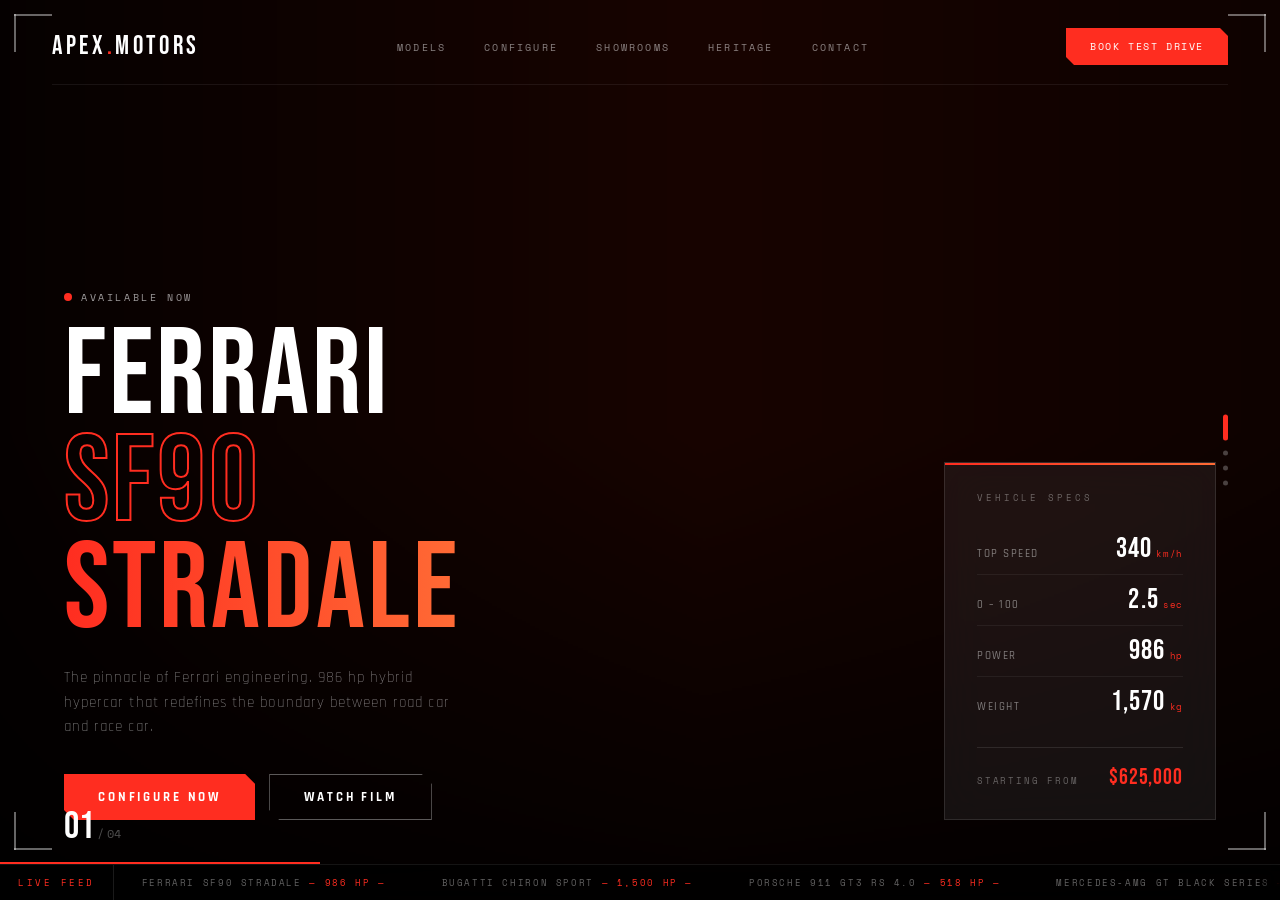
==== index.html @ 47b74c67 "first commit" ====
<!DOCTYPE html>
<html lang="en">
<head>
  <meta charset="UTF-8">
  <meta name="viewport" content="width=device-width, initial-scale=1.0">
  <title>APEX MOTORS — Configure Your Dream</title>
  <link rel="preconnect" href="https://fonts.googleapis.com">
  <link href="https://fonts.googleapis.com/css2?family=Bebas+Neue&family=Space+Mono:ital,wght@0,400;0,700;1,400&family=Rajdhani:wght@300;400;500;600;700&display=swap" rel="stylesheet">
  <link rel="stylesheet" href="style.css">
</head>
<body>

  <!-- ── BG TRACK ────────────────────────── -->
  <div id="bgTrack"></div>

  <!-- ── NAV ───────────────────────────────── -->
  <nav>
    <div class="nav-logo">APEX<em>.</em>MOTORS</div>
    <ul class="nav-links">
      <li><a href="#" id="navModels">Models</a></li>
      <li><a href="#" id="navConfigure">Configure</a></li>
      <li><a href="#" id="navShowrooms">Showrooms</a></li>
      <li><a href="#" id="navHeritage">Heritage</a></li>
      <li><a href="#" id="navContact">Contact</a></li>
    </ul>
    <button class="nav-cta" id="navCta">Book Test Drive</button>
  </nav>
  <div class="nav-underline"></div>

  <!-- ── CORNER BRACKETS ──────────────────── -->
  <div class="bracket tl"></div>
  <div class="bracket tr"></div>
  <div class="bracket bl"></div>
  <div class="bracket br"></div>

  <!-- ── PROGRESS BAR ─────────────────────── -->
  <div id="progressBar"></div>

  <!-- ── SLIDE INDICATORS ─────────────────── -->
  <div id="indicators"></div>

  <!-- ── SLIDE COUNTER ────────────────────── -->
  <div class="slide-counter">
    <span id="counterCurrent">01</span>
    <span class="counter-sep"> / </span>
    <span id="counterTotal">04</span>
  </div>

  <!-- ── MAIN CONTENT ──────────────────────── -->
  <div id="content">

    <div id="headlineBlock">
      <div class="badge">
        <div class="badge-dot"></div>
        <span id="badgeText">Available Now</span>
      </div>
      <div class="headline">
        <span class="hl-solid"    id="hl1">FERRARI</span>
        <span class="hl-outline"  id="hl2">SF90</span>
        <span class="hl-gradient" id="hl3">STRADALE</span>
      </div>
      <p class="subtitle" id="subtitle">The pinnacle of Ferrari engineering.</p>
      <div class="cta-group">
        <button class="btn-primary"   id="ctaConfig">Configure Now</button>
        <button class="btn-secondary" id="ctaFilm">Watch Film</button>
      </div>
    </div>

    <div id="statsCard">
      <div class="stats-label">Vehicle Specs</div>
      <div id="statsRows"></div>
      <div class="stats-base-price">
        <span class="stats-price-label">Starting From</span>
        <span class="stats-price-value" id="basePrice">$625,000</span>
      </div>
    </div>

  </div>

  <!-- ── TICKER BAR ────────────────────────── -->
  <div class="ticker-bar">
    <div class="ticker-label">Live&nbsp;Feed</div>
    <div class="ticker-track">
      <div class="ticker-inner" id="tickerInner"></div>
    </div>
  </div>

  <!-- ══════════════════════════════════════════
       CONFIGURATOR PANEL
  ══════════════════════════════════════════ -->
  <div id="configOverlay" class="config-overlay">
    <div class="config-backdrop" id="configBackdrop"></div>
    <div id="configPanel" class="config-panel">

      <div class="config-header">
        <div class="config-header-info">
          <span class="config-header-label">Configuring</span>
          <span class="config-header-car" id="configCarName">FERRARI SF90 STRADALE</span>
        </div>
        <button class="config-close" id="configClose" aria-label="Close">✕</button>
      </div>

      <div class="config-steps-bar" id="configStepsBar"></div>
      <div class="config-content" id="configContent"></div>

      <div class="config-footer">
        <div class="config-price-wrap">
          <span class="config-price-label">Total Configuration</span>
          <span class="config-price-value" id="configTotalPrice">$625,000</span>
        </div>
        <div class="config-nav-buttons">
          <button class="config-btn-prev" id="configPrev">← Back</button>
          <button class="config-btn-next" id="configNext">Continue →</button>
        </div>
      </div>

    </div>
  </div>

  <!-- ══════════════════════════════════════════
       FILM MODAL
  ══════════════════════════════════════════ -->
  <div id="filmModal" style="display:none; position:fixed; inset:0; background:rgba(0,0,0,0.95); z-index:99999; align-items:center; justify-content:center;">
    <button id="filmClose" aria-label="Close film" style="position:absolute; top:20px; right:24px; width:44px; height:44px; background:rgba(255,255,255,0.1); border:1px solid rgba(255,255,255,0.3); color:#fff; font-size:20px; cursor:pointer; display:flex; align-items:center; justify-content:center; z-index:1; font-family:monospace; line-height:1;">✕</button>
    <div style="width:min(960px,94vw); position:relative; padding-top:min(54vw,540px);">
      <iframe id="filmIframe" src="" frameborder="0"
        allow="autoplay; encrypted-media; fullscreen; picture-in-picture"
        allowfullscreen title="APEX MOTORS Film"
        style="position:absolute; inset:0; width:100%; height:100%; border:none;"></iframe>
    </div>
  </div>

  <!-- ══════════════════════════════════════════
       CONTACT MODAL
  ══════════════════════════════════════════ -->
  <div id="contactOverlay" class="modal-overlay">
    <div class="modal-backdrop" id="contactBackdrop"></div>

    <div class="contact-modal">

      <div class="contact-modal-header">
        <div>
          <span class="modal-label">APEX MOTORS</span>
          <div class="modal-title-text">Get In Touch</div>
        </div>
        <button class="config-close" id="contactClose" aria-label="Close">✕</button>
      </div>

      <div class="contact-body">

        <!-- LEFT — CONTACT FORM -->
        <div class="contact-left">
          <form id="contactForm" novalidate>
            <div class="form-group">
              <label class="form-label" for="fname">Full Name</label>
              <input class="form-input" type="text" id="fname" placeholder="Your full name" autocomplete="name">
              <span class="form-error" id="fnameErr"></span>
            </div>
            <div class="form-group">
              <label class="form-label" for="femail">Email Address</label>
              <input class="form-input" type="email" id="femail" placeholder="your@email.com" autocomplete="email">
              <span class="form-error" id="femailErr"></span>
            </div>
            <div class="form-group">
              <label class="form-label" for="fphone">
                Phone <span class="form-optional">(optional)</span>
              </label>
              <input class="form-input" type="tel" id="fphone" placeholder="+33 1 45 62 78 90" autocomplete="tel">
            </div>
            <div class="form-group">
              <label class="form-label" for="fmessage">Message</label>
              <textarea class="form-input form-textarea" id="fmessage"
                placeholder="Tell us about your dream configuration..." rows="4"></textarea>
              <span class="form-error" id="fmessageErr"></span>
            </div>
            <button type="submit" class="form-submit">Send Message →</button>
          </form>

          <div id="formSuccess" class="form-success">
            <div class="form-success-check">✓</div>
            <div class="form-success-title">Message Received</div>
            <div class="form-success-sub">
              Our team will contact you within 24 hours to discuss your inquiry.
            </div>
          </div>
        </div>

        <!-- RIGHT — INFO + FOUNDERS -->
        <div class="contact-right">

          <div class="contact-info-section">
            <div class="contact-info-group">
              <div class="contact-info-label">Headquarters</div>
              <div class="contact-info-value">12 Avenue de la Performance<br>Paris 75008, France</div>
            </div>
            <div class="contact-info-group">
              <div class="contact-info-label">Phone</div>
              <div class="contact-info-value">+33 1 45 62 78 90</div>
            </div>
            <div class="contact-info-group">
              <div class="contact-info-label">Email</div>
              <div class="contact-info-value">contact@apexmotors.com</div>
            </div>
          </div>

          <div class="founders-section">
            <div class="founders-header">Leadership</div>
            <div class="founders-grid">

              <div class="founder-card">
                <div class="founder-avatar">SK</div>
                <div class="founder-info">
                  <div class="founder-name">Skander Kefi</div>
                  <div class="founder-title">Co-Founder &amp; CEO</div>
                </div>
              </div>

              <div class="founder-card">
                <div class="founder-avatar">AB</div>
                <div class="founder-info">
                  <div class="founder-name">Ahmed Bennour</div>
                  <div class="founder-title">Co-Founder &amp; CTO</div>
                </div>
              </div>

              <div class="founder-card">
                <div class="founder-avatar">YJ</div>
                <div class="founder-info">
                  <div class="founder-name">Youssef Jamoussi</div>
                  <div class="founder-title">Co-Founder &amp; Chief Design Officer</div>
                </div>
              </div>

              <div class="founder-card">
                <div class="founder-avatar">FK</div>
                <div class="founder-info">
                  <div class="founder-name">Firas Khamessi</div>
                  <div class="founder-title">Co-Founder &amp; Chief Revenue Officer</div>
                </div>
              </div>

            </div>
          </div>

        </div>
      </div>
    </div>
  </div>

  <!-- ══════════════════════════════════════════
       QUOTE CONFIRMATION MODAL
  ══════════════════════════════════════════ -->
  <div id="quoteOverlay" class="modal-overlay">
    <div class="modal-backdrop" id="quoteBackdrop"></div>
    <div class="quote-modal">
      <button class="config-close quote-close-btn" id="quoteClose" aria-label="Close">✕</button>
      <div class="quote-check">✓</div>
      <div class="quote-title">Quote Request Submitted</div>
      <div class="quote-sub">
        Our specialists will contact you within 24 hours to discuss your bespoke configuration.
      </div>
      <div class="quote-details" id="quoteDetails"></div>
      <button class="quote-done-btn" id="quoteDone">Continue Browsing</button>
    </div>
  </div>

  <!-- ══════════════════════════════════════════
       SHOWROOMS OVERLAY
  ══════════════════════════════════════════ -->
  <div id="showroomsOverlay" class="modal-overlay">
    <div class="modal-backdrop" id="showroomsBackdrop"></div>

    <div class="showrooms-modal">

      <div class="showrooms-header">
        <div>
          <span class="modal-label">Global Network</span>
          <div class="modal-title-text">Our Showrooms</div>
        </div>
        <button class="config-close" id="showroomsClose" aria-label="Close">✕</button>
      </div>

      <div class="showrooms-grid">

        <div class="showroom-card">
          <div class="showroom-flag">🇫🇷</div>
          <div class="showroom-city">Paris</div>
          <div class="showroom-country">France</div>
          <div class="showroom-address">42 Avenue des Champs-Élysées</div>
          <div class="showroom-phone">+33 1 42 56 78 90</div>
          <div class="showroom-hours">Mon – Sat &nbsp;9:00 – 19:00</div>
          <a class="showroom-btn" href="https://maps.google.com/?q=42+Avenue+des+Champs-Élysées+Paris" target="_blank" rel="noopener">Get Directions →</a>
        </div>

        <div class="showroom-card">
          <div class="showroom-flag">🇲🇨</div>
          <div class="showroom-city">Monaco</div>
          <div class="showroom-country">Principality of Monaco</div>
          <div class="showroom-address">8 Avenue de Monte-Carlo</div>
          <div class="showroom-phone">+377 93 15 42 00</div>
          <div class="showroom-hours">Mon – Sat &nbsp;9:00 – 19:00</div>
          <a class="showroom-btn" href="https://maps.google.com/?q=8+Avenue+de+Monte-Carlo+Monaco" target="_blank" rel="noopener">Get Directions →</a>
        </div>

        <div class="showroom-card">
          <div class="showroom-flag">🇬🇧</div>
          <div class="showroom-city">London</div>
          <div class="showroom-country">United Kingdom</div>
          <div class="showroom-address">15 Berkeley Square, Mayfair</div>
          <div class="showroom-phone">+44 20 7493 1234</div>
          <div class="showroom-hours">Mon – Sat &nbsp;9:00 – 19:00</div>
          <a class="showroom-btn" href="https://maps.google.com/?q=15+Berkeley+Square+Mayfair+London" target="_blank" rel="noopener">Get Directions →</a>
        </div>

        <div class="showroom-card">
          <div class="showroom-flag">🇮🇹</div>
          <div class="showroom-city">Milan</div>
          <div class="showroom-country">Italy</div>
          <div class="showroom-address">Via della Spiga 12</div>
          <div class="showroom-phone">+39 02 76 00 12 34</div>
          <div class="showroom-hours">Mon – Sat &nbsp;9:00 – 19:00</div>
          <a class="showroom-btn" href="https://maps.google.com/?q=Via+della+Spiga+12+Milan+Italy" target="_blank" rel="noopener">Get Directions →</a>
        </div>

        <div class="showroom-card">
          <div class="showroom-flag">🇪🇸</div>
          <div class="showroom-city">Madrid</div>
          <div class="showroom-country">Spain</div>
          <div class="showroom-address">Paseo de la Castellana 89</div>
          <div class="showroom-phone">+34 91 123 45 67</div>
          <div class="showroom-hours">Mon – Sat &nbsp;9:00 – 19:00</div>
          <a class="showroom-btn" href="https://maps.google.com/?q=Paseo+de+la+Castellana+89+Madrid" target="_blank" rel="noopener">Get Directions →</a>
        </div>

        <div class="showroom-card">
          <div class="showroom-flag">🇦🇪</div>
          <div class="showroom-city">Dubai</div>
          <div class="showroom-country">United Arab Emirates</div>
          <div class="showroom-address">DIFC Gate Avenue</div>
          <div class="showroom-phone">+971 4 123 4567</div>
          <div class="showroom-hours">Mon – Sat &nbsp;9:00 – 19:00</div>
          <a class="showroom-btn" href="https://maps.google.com/?q=DIFC+Gate+Avenue+Dubai" target="_blank" rel="noopener">Get Directions →</a>
        </div>

        <div class="showroom-card">
          <div class="showroom-flag">🇨🇭</div>
          <div class="showroom-city">Geneva</div>
          <div class="showroom-country">Switzerland</div>
          <div class="showroom-address">Rue du Rhône 48</div>
          <div class="showroom-phone">+41 22 123 45 67</div>
          <div class="showroom-hours">Mon – Sat &nbsp;9:00 – 19:00</div>
          <a class="showroom-btn" href="https://maps.google.com/?q=Rue+du+Rhône+48+Geneva+Switzerland" target="_blank" rel="noopener">Get Directions →</a>
        </div>

        <div class="showroom-card">
          <div class="showroom-flag">🇳🇱</div>
          <div class="showroom-city">Amsterdam</div>
          <div class="showroom-country">Netherlands</div>
          <div class="showroom-address">Herengracht 204</div>
          <div class="showroom-phone">+31 20 123 4567</div>
          <div class="showroom-hours">Mon – Sat &nbsp;9:00 – 19:00</div>
          <a class="showroom-btn" href="https://maps.google.com/?q=Herengracht+204+Amsterdam" target="_blank" rel="noopener">Get Directions →</a>
        </div>

      </div>
    </div>
  </div>

  <!-- ── TOAST ─────────────────────────────── -->
  <div id="toast" class="toast"></div>

  <script src="script.js?v=3"></script>
</body>
</html>
---- style.css ----
/* ════════════════════════════════════════════════════
   RESET + ROOT
════════════════════════════════════════════════════ */
*, *::before, *::after { margin: 0; padding: 0; box-sizing: border-box; }

:root {
  --accent:  #FF2D20;
  --accent2: #FF6B35;
  --slide-count: 4;
}

html, body {
  width: 100%; height: 100%;
  overflow: hidden;
  background: #000;
  font-family: 'Rajdhani', sans-serif;
}

/* ════════════════════════════════════════════════════
   BG TRACK
════════════════════════════════════════════════════ */
#bgTrack {
  position: fixed;
  top: 0; left: 0;
  width: calc(var(--slide-count) * 100vw);
  height: 100vh;
  display: flex;
  transition: transform .95s cubic-bezier(.77, 0, .175, 1);
  will-change: transform;
  z-index: 0;
}

.bg-slide {
  position: relative;
  width: 100vw; height: 100vh;
  overflow: hidden;
  flex-shrink: 0;
}

.bg-parallax {
  position: absolute;
  inset: -6%;
  width: 112%; height: 112%;
  will-change: transform;
  transition: transform .12s linear;
}

.bg-parallax img {
  position: absolute;
  inset: 0;
  width: 100%; height: 100%;
  object-fit: cover;
  animation: slowZoom 22s ease-in-out infinite alternate;
  will-change: transform;
  user-select: none;
  -webkit-user-drag: none;
}

@keyframes slowZoom {
  from { transform: scale(1); }
  to   { transform: scale(1.1); }
}

.bg-slide::after {
  content: '';
  position: absolute;
  inset: 0;
  background:
    linear-gradient(to right,  rgba(0,0,0,.78) 0%, rgba(0,0,0,.08) 55%, rgba(0,0,0,.45) 100%),
    linear-gradient(to top,    rgba(0,0,0,.82) 0%, transparent 52%);
  z-index: 1;
}

/* ════════════════════════════════════════════════════
   NAV
════════════════════════════════════════════════════ */
nav {
  position: fixed;
  top: 0; left: 0; right: 0;
  z-index: 200;
  display: flex;
  align-items: center;
  justify-content: space-between;
  padding: 28px 52px;
}

.nav-logo {
  font-family: 'Bebas Neue', cursive;
  font-size: 26px;
  letter-spacing: .14em;
  color: #fff;
}

.nav-logo em {
  color: var(--accent);
  font-style: normal;
  transition: color .6s;
}

.nav-links {
  display: flex;
  gap: 38px;
  list-style: none;
}

.nav-links a {
  font-family: 'Space Mono', monospace;
  font-size: 10px;
  letter-spacing: .22em;
  text-transform: uppercase;
  color: rgba(255,255,255,.5);
  text-decoration: none;
  transition: color .3s;
}

.nav-links a:hover { color: var(--accent); }

.nav-cta {
  font-family: 'Space Mono', monospace;
  font-size: 10px;
  letter-spacing: .16em;
  text-transform: uppercase;
  background: var(--accent);
  color: #fff;
  border: none;
  padding: 11px 24px;
  transition: background .6s, transform .2s;
  clip-path: polygon(0 0, calc(100% - 8px) 0, 100% 8px, 100% 100%, 8px 100%, 0 calc(100% - 8px));
}

.nav-cta:hover { transform: scale(1.04); }

.nav-underline {
  position: fixed;
  top: 84px; left: 52px; right: 52px;
  height: 1px;
  background: rgba(255,255,255,.07);
  z-index: 199;
}

/* ════════════════════════════════════════════════════
   CORNER BRACKETS
════════════════════════════════════════════════════ */
.bracket {
  position: fixed;
  width: 38px; height: 38px;
  z-index: 150;
  pointer-events: none;
}

.bracket::before, .bracket::after {
  content: '';
  position: absolute;
  background: rgba(255,255,255,.4);
  transition: background .6s;
}

.bracket.tl { top: 14px; left: 14px; }
.bracket.tl::before { top: 0; left: 0; width: 100%; height: 2px; }
.bracket.tl::after  { top: 0; left: 0; width: 2px; height: 100%; }

.bracket.tr { top: 14px; right: 14px; }
.bracket.tr::before { top: 0; right: 0; width: 100%; height: 2px; }
.bracket.tr::after  { top: 0; right: 0; width: 2px; height: 100%; }

.bracket.bl { bottom: 50px; left: 14px; }
.bracket.bl::before { bottom: 0; left: 0; width: 100%; height: 2px; }
.bracket.bl::after  { bottom: 0; left: 0; width: 2px; height: 100%; }

.bracket.br { bottom: 50px; right: 14px; }
.bracket.br::before { bottom: 0; right: 0; width: 100%; height: 2px; }
.bracket.br::after  { bottom: 0; right: 0; width: 2px; height: 100%; }

/* ════════════════════════════════════════════════════
   TICKER BAR
════════════════════════════════════════════════════ */
.ticker-bar {
  position: fixed;
  bottom: 0; left: 0; right: 0;
  z-index: 190;
  height: 36px;
  background: rgba(0,0,0,.52);
  backdrop-filter: blur(10px);
  -webkit-backdrop-filter: blur(10px);
  border-top: 1px solid rgba(255,255,255,.08);
  display: flex;
  align-items: center;
  overflow: hidden;
}

.ticker-label {
  flex-shrink: 0;
  padding: 0 18px;
  font-family: 'Space Mono', monospace;
  font-size: 9px;
  letter-spacing: .28em;
  text-transform: uppercase;
  color: var(--accent);
  border-right: 1px solid rgba(255,255,255,.1);
  height: 100%;
  display: flex;
  align-items: center;
  transition: color .6s;
}

.ticker-track {
  flex: 1;
  overflow: hidden;
  mask-image: linear-gradient(to right, transparent, #000 2%, #000 98%, transparent);
  -webkit-mask-image: linear-gradient(to right, transparent, #000 2%, #000 98%, transparent);
}

.ticker-inner {
  display: flex;
  white-space: nowrap;
  animation: tickerScroll 55s linear infinite;
}

.ticker-item {
  font-family: 'Space Mono', monospace;
  font-size: 9px;
  letter-spacing: .18em;
  text-transform: uppercase;
  color: rgba(255,255,255,.38);
  padding: 0 28px;
}

.ticker-item b {
  color: var(--accent);
  font-weight: 400;
  transition: color .6s;
}

@keyframes tickerScroll {
  from { transform: translateX(0); }
  to   { transform: translateX(-50%); }
}

/* ════════════════════════════════════════════════════
   PROGRESS BAR + INDICATORS + COUNTER
════════════════════════════════════════════════════ */
#progressBar {
  position: fixed;
  left: 0; bottom: 36px;
  height: 2px;
  background: var(--accent);
  transition: width .95s cubic-bezier(.77, 0, .175, 1), background .6s;
  z-index: 195;
}

#indicators {
  position: fixed;
  right: 52px;
  top: 50%;
  transform: translateY(-50%);
  z-index: 180;
  display: flex;
  flex-direction: column;
  gap: 10px;
}

.ind-dot {
  width: 5px; height: 5px;
  border-radius: 50%;
  background: rgba(255,255,255,.25);
  transition: background .4s, height .35s, border-radius .35s;
}

.ind-dot.active {
  background: var(--accent);
  height: 26px;
  border-radius: 3px;
}

.slide-counter {
  position: fixed;
  bottom: 54px; left: 64px;
  z-index: 180;
  display: flex;
  align-items: baseline;
  gap: 3px;
}

#counterCurrent {
  font-family: 'Bebas Neue', cursive;
  font-size: 38px;
  color: #fff;
  line-height: 1;
}

.counter-sep, #counterTotal {
  font-family: 'Space Mono', monospace;
  font-size: 12px;
  color: rgba(255,255,255,.3);
}

/* ════════════════════════════════════════════════════
   MAIN CONTENT AREA
════════════════════════════════════════════════════ */
#content {
  position: fixed;
  inset: 0;
  z-index: 100;
  pointer-events: none;
  display: flex;
  align-items: flex-end;
  justify-content: space-between;
  padding: 0 64px 80px;
}

/* ── Headline Block ───────────────────────── */
#headlineBlock {
  max-width: 640px;
  pointer-events: all;
}

.badge {
  display: inline-flex;
  align-items: center;
  gap: 9px;
  font-family: 'Space Mono', monospace;
  font-size: 10px;
  letter-spacing: .26em;
  text-transform: uppercase;
  color: rgba(255,255,255,.6);
  margin-bottom: 18px;
}

.badge-dot {
  width: 8px; height: 8px;
  border-radius: 50%;
  background: var(--accent);
  animation: pulseDot 1.6s ease-in-out infinite;
  transition: background .6s;
}

@keyframes pulseDot {
  0%, 100% { opacity: 1; transform: scale(1); }
  50%       { opacity: .4; transform: scale(.6); }
}

.headline {
  font-family: 'Bebas Neue', cursive;
  font-size: clamp(66px, 9.5vw, 136px);
  line-height: .88;
  letter-spacing: .025em;
  margin-bottom: 22px;
}

.hl-solid   { display: block; color: #fff; }

.hl-outline {
  display: block;
  color: transparent;
  -webkit-text-stroke: 2px var(--accent);
  transition: -webkit-text-stroke-color .6s;
}

.hl-gradient {
  display: block;
  background: linear-gradient(90deg, var(--accent) 0%, var(--accent2) 100%);
  -webkit-background-clip: text;
  -webkit-text-fill-color: transparent;
  background-clip: text;
}

.subtitle {
  font-family: 'Rajdhani', sans-serif;
  font-size: 15px;
  font-weight: 300;
  letter-spacing: .07em;
  color: rgba(255,255,255,.55);
  max-width: 400px;
  line-height: 1.65;
  margin-bottom: 34px;
}

.cta-group { display: flex; gap: 14px; }

.btn-primary {
  font-family: 'Rajdhani', sans-serif;
  font-size: 13px;
  font-weight: 700;
  letter-spacing: .22em;
  text-transform: uppercase;
  background: var(--accent);
  color: #fff;
  border: none;
  padding: 14px 34px;
  transition: background .6s, transform .2s;
  clip-path: polygon(0 0, calc(100% - 10px) 0, 100% 10px, 100% 100%, 10px 100%, 0 calc(100% - 10px));
}

.btn-primary:hover { transform: translateY(-2px); }

.btn-secondary {
  font-family: 'Rajdhani', sans-serif;
  font-size: 13px;
  font-weight: 700;
  letter-spacing: .22em;
  text-transform: uppercase;
  background: transparent;
  color: #fff;
  border: 1px solid rgba(255,255,255,.35);
  padding: 14px 34px;
  transition: border-color .6s, transform .2s;
  clip-path: polygon(0 0, calc(100% - 10px) 0, 100% 10px, 100% 100%, 10px 100%, 0 calc(100% - 10px));
}

.btn-secondary:hover {
  border-color: var(--accent);
  transform: translateY(-2px);
}

/* ── Stats Card ───────────────────────────── */
#statsCard {
  background: rgba(255,255,255,.065);
  backdrop-filter: blur(22px);
  -webkit-backdrop-filter: blur(22px);
  border: 1px solid rgba(255,255,255,.11);
  padding: 28px 32px;
  min-width: 272px;
  pointer-events: all;
  position: relative;
  flex-shrink: 0;
}

#statsCard::before {
  content: '';
  position: absolute;
  top: 0; left: 0; right: 0;
  height: 2px;
  background: linear-gradient(90deg, var(--accent), var(--accent2));
  transition: background .6s;
}

.stats-label {
  font-family: 'Space Mono', monospace;
  font-size: 9px;
  letter-spacing: .32em;
  text-transform: uppercase;
  color: rgba(255,255,255,.35);
  margin-bottom: 20px;
}

.stat-row {
  display: flex;
  justify-content: space-between;
  align-items: baseline;
  padding: 11px 0;
  border-bottom: 1px solid rgba(255,255,255,.06);
}

.stat-row:last-child { border-bottom: none; }

.stat-name {
  font-family: 'Rajdhani', sans-serif;
  font-size: 11px;
  font-weight: 500;
  letter-spacing: .14em;
  text-transform: uppercase;
  color: rgba(255,255,255,.45);
}

.stat-val-wrap { display: flex; align-items: baseline; gap: 4px; }

.stat-value {
  font-family: 'Bebas Neue', cursive;
  font-size: 28px;
  letter-spacing: .04em;
  color: #fff;
  line-height: 1;
}

.stat-unit {
  font-family: 'Space Mono', monospace;
  font-size: 9px;
  letter-spacing: .08em;
  color: var(--accent);
  transition: color .6s;
}

.stats-base-price {
  display: flex;
  justify-content: space-between;
  align-items: baseline;
  margin-top: 20px;
  padding-top: 16px;
  border-top: 1px solid rgba(255,255,255,.1);
}

.stats-price-label {
  font-family: 'Space Mono', monospace;
  font-size: 9px;
  letter-spacing: .2em;
  text-transform: uppercase;
  color: rgba(255,255,255,.35);
}

.stats-price-value {
  font-family: 'Bebas Neue', cursive;
  font-size: 22px;
  letter-spacing: .04em;
  color: var(--accent);
  transition: color .6s;
}

/* ════════════════════════════════════════════════════
   CONFIGURATOR OVERLAY
════════════════════════════════════════════════════ */
.config-overlay {
  position: fixed;
  inset: 0;
  z-index: 1000;
  pointer-events: none;
  visibility: hidden;
}

.config-overlay.active {
  pointer-events: all;
  visibility: visible;
}

.config-backdrop {
  position: absolute;
  inset: 0;
  background: rgba(0, 0, 0, .6);
  backdrop-filter: blur(5px);
  -webkit-backdrop-filter: blur(5px);
  opacity: 0;
  transition: opacity .45s ease;
}

.config-overlay.active .config-backdrop { opacity: 1; }

/* ── Panel ───────────────────────────────── */
.config-panel {
  position: absolute;
  right: 0; top: 0;
  height: 100%;
  width: min(580px, 100vw);
  background: #0b0b0e;
  border-left: 1px solid rgba(255,255,255,.1);
  display: flex;
  flex-direction: column;
  transform: translateX(110%);
  transition: transform .6s cubic-bezier(.77, 0, .175, 1);
  overflow: hidden;
}

.config-overlay.active .config-panel { transform: translateX(0); }

/* ── Panel Header ──────────────────────────── */
.config-header {
  display: flex;
  align-items: center;
  justify-content: space-between;
  padding: 28px 32px 22px;
  border-bottom: 1px solid rgba(255,255,255,.07);
  flex-shrink: 0;
}

.config-header-label {
  font-family: 'Space Mono', monospace;
  font-size: 9px;
  letter-spacing: .28em;
  text-transform: uppercase;
  color: rgba(255,255,255,.35);
  display: block;
  margin-bottom: 6px;
}

.config-header-car {
  font-family: 'Bebas Neue', cursive;
  font-size: 22px;
  letter-spacing: .08em;
  color: #fff;
}

.config-close {
  width: 38px; height: 38px;
  background: rgba(255,255,255,.06);
  border: 1px solid rgba(255,255,255,.1);
  color: rgba(255,255,255,.7);
  font-size: 16px;
  display: flex;
  align-items: center;
  justify-content: center;
  transition: background .2s, color .2s;
  flex-shrink: 0;
}

.config-close:hover {
  background: rgba(255,255,255,.12);
  color: #fff;
}

/* ── Steps Bar ───────────────────────────── */
.config-steps-bar {
  display: flex;
  padding: 0 32px;
  border-bottom: 1px solid rgba(255,255,255,.07);
  flex-shrink: 0;
  gap: 0;
}

.config-step {
  flex: 1;
  display: flex;
  flex-direction: column;
  align-items: center;
  padding: 14px 4px;
  gap: 6px;
  position: relative;
  transition: opacity .3s;
  opacity: .4;
}

.config-step.done   { opacity: .65; }
.config-step.active { opacity: 1; }

.config-step-num {
  width: 22px; height: 22px;
  border-radius: 50%;
  border: 1px solid rgba(255,255,255,.2);
  font-family: 'Space Mono', monospace;
  font-size: 9px;
  color: rgba(255,255,255,.5);
  display: flex;
  align-items: center;
  justify-content: center;
  transition: background .3s, border-color .3s, color .3s;
}

.config-step.active .config-step-num {
  background: var(--accent);
  border-color: var(--accent);
  color: #fff;
}

.config-step.done .config-step-num {
  background: rgba(255,255,255,.1);
  border-color: rgba(255,255,255,.2);
  color: #fff;
}

.config-step-label {
  font-family: 'Space Mono', monospace;
  font-size: 8px;
  letter-spacing: .15em;
  text-transform: uppercase;
  color: rgba(255,255,255,.5);
  text-align: center;
}

.config-step::after {
  content: '';
  position: absolute;
  bottom: -1px; left: 0; right: 0;
  height: 2px;
  background: var(--accent);
  transform: scaleX(0);
  transition: transform .35s;
}

.config-step.active::after { transform: scaleX(1); }

/* ── Scrollable Content Area ─────────────── */
.config-content {
  flex: 1;
  overflow-y: auto;
  padding: 28px 32px;
  scrollbar-width: thin;
  scrollbar-color: rgba(255,255,255,.1) transparent;
}

.config-content::-webkit-scrollbar { width: 4px; }
.config-content::-webkit-scrollbar-track { background: transparent; }
.config-content::-webkit-scrollbar-thumb { background: rgba(255,255,255,.12); border-radius: 2px; }

.config-section-title {
  font-family: 'Bebas Neue', cursive;
  font-size: 28px;
  letter-spacing: .06em;
  color: #fff;
  margin-bottom: 6px;
}

.config-section-sub {
  font-family: 'Rajdhani', sans-serif;
  font-size: 13px;
  font-weight: 300;
  letter-spacing: .06em;
  color: rgba(255,255,255,.45);
  margin-bottom: 28px;
}

/* ── Color Swatches ──────────────────────── */
.color-swatches {
  display: grid;
  grid-template-columns: repeat(3, 1fr);
  gap: 14px;
  margin-bottom: 24px;
}

.color-swatch {
  display: flex;
  flex-direction: column;
  align-items: center;
  gap: 10px;
  padding: 18px 10px 14px;
  border: 1px solid rgba(255,255,255,.08);
  background: rgba(255,255,255,.03);
  transition: border-color .25s, background .25s;
  cursor: pointer;
}

.color-swatch:hover {
  border-color: rgba(255,255,255,.2);
  background: rgba(255,255,255,.06);
}

.color-swatch.selected {
  border-color: var(--accent);
  background: rgba(255,255,255,.06);
}

.swatch-circle {
  width: 42px; height: 42px;
  border-radius: 50%;
  border: 2px solid rgba(255,255,255,.12);
  transition: transform .2s, box-shadow .2s;
  flex-shrink: 0;
}

.color-swatch.selected .swatch-circle {
  box-shadow: 0 0 0 3px var(--accent);
  transform: scale(1.08);
}

.swatch-name {
  font-family: 'Space Mono', monospace;
  font-size: 8px;
  letter-spacing: .12em;
  text-transform: uppercase;
  color: rgba(255,255,255,.45);
  text-align: center;
  line-height: 1.4;
  transition: color .25s;
}

.color-swatch.selected .swatch-name { color: #fff; }

.selected-color-name {
  font-family: 'Rajdhani', sans-serif;
  font-size: 13px;
  font-weight: 500;
  letter-spacing: .1em;
  color: var(--accent);
  margin-top: 4px;
  min-height: 20px;
  transition: color .6s;
}

/* ── Wheel Cards ─────────────────────────── */
.option-cards {
  display: flex;
  flex-direction: column;
  gap: 12px;
}

.option-card {
  display: flex;
  align-items: center;
  gap: 20px;
  padding: 18px 20px;
  border: 1px solid rgba(255,255,255,.08);
  background: rgba(255,255,255,.03);
  transition: border-color .25s, background .25s;
  cursor: pointer;
}

.option-card:hover {
  border-color: rgba(255,255,255,.18);
  background: rgba(255,255,255,.05);
}

.option-card.selected {
  border-color: var(--accent);
  background: rgba(255,255,255,.06);
}

.option-card-icon {
  width: 64px; height: 64px;
  flex-shrink: 0;
  color: rgba(255,255,255,.5);
  transition: color .3s;
}

.option-card.selected .option-card-icon { color: var(--accent); }

.option-card-icon svg {
  width: 100%; height: 100%;
}

.option-card-info { flex: 1; }

.option-card-name {
  font-family: 'Bebas Neue', cursive;
  font-size: 20px;
  letter-spacing: .05em;
  color: #fff;
  margin-bottom: 4px;
}

.option-card-desc {
  font-family: 'Rajdhani', sans-serif;
  font-size: 12px;
  font-weight: 300;
  letter-spacing: .06em;
  color: rgba(255,255,255,.45);
  line-height: 1.4;
}

.option-card-price {
  font-family: 'Space Mono', monospace;
  font-size: 11px;
  letter-spacing: .1em;
  color: var(--accent);
  flex-shrink: 0;
  transition: color .6s;
}

/* ── Interior Cards (same as option-card style) */
.interior-icon {
  width: 64px; height: 64px;
  flex-shrink: 0;
  display: flex;
  align-items: center;
  justify-content: center;
  font-size: 28px;
  transition: transform .2s;
}

.option-card.selected .interior-icon { transform: scale(1.1); }

/* ── Performance Toggles ─────────────────── */
.perf-options { display: flex; flex-direction: column; gap: 12px; }

.perf-option {
  display: flex;
  align-items: center;
  gap: 18px;
  padding: 18px 20px;
  border: 1px solid rgba(255,255,255,.08);
  background: rgba(255,255,255,.03);
  transition: border-color .25s, background .25s;
  cursor: pointer;
}

.perf-option:hover {
  border-color: rgba(255,255,255,.18);
  background: rgba(255,255,255,.05);
}

.perf-option.selected {
  border-color: var(--accent);
  background: rgba(255,255,255,.06);
}

.perf-toggle {
  width: 40px; height: 22px;
  border-radius: 11px;
  background: rgba(255,255,255,.12);
  border: 1px solid rgba(255,255,255,.15);
  position: relative;
  flex-shrink: 0;
  transition: background .3s, border-color .3s;
}

.perf-toggle::after {
  content: '';
  position: absolute;
  top: 3px; left: 3px;
  width: 14px; height: 14px;
  border-radius: 50%;
  background: rgba(255,255,255,.45);
  transition: transform .3s, background .3s;
}

.perf-option.selected .perf-toggle {
  background: var(--accent);
  border-color: var(--accent);
}

.perf-option.selected .perf-toggle::after {
  transform: translateX(18px);
  background: #fff;
}

.perf-info { flex: 1; }

.perf-name {
  font-family: 'Bebas Neue', cursive;
  font-size: 18px;
  letter-spacing: .05em;
  color: #fff;
  margin-bottom: 3px;
}

.perf-desc {
  font-family: 'Rajdhani', sans-serif;
  font-size: 12px;
  font-weight: 300;
  color: rgba(255,255,255,.45);
  letter-spacing: .05em;
}

.perf-price {
  font-family: 'Space Mono', monospace;
  font-size: 11px;
  letter-spacing: .1em;
  color: var(--accent);
  flex-shrink: 0;
  transition: color .6s;
}

/* ── Summary ─────────────────────────────── */
.summary-section {
  margin-bottom: 24px;
}

.summary-section-title {
  font-family: 'Space Mono', monospace;
  font-size: 9px;
  letter-spacing: .26em;
  text-transform: uppercase;
  color: rgba(255,255,255,.35);
  margin-bottom: 12px;
  padding-bottom: 8px;
  border-bottom: 1px solid rgba(255,255,255,.07);
}

.summary-row {
  display: flex;
  justify-content: space-between;
  align-items: center;
  padding: 9px 0;
}

.summary-row-label {
  font-family: 'Rajdhani', sans-serif;
  font-size: 13px;
  font-weight: 400;
  letter-spacing: .07em;
  color: rgba(255,255,255,.6);
}

.summary-row-value {
  font-family: 'Space Mono', monospace;
  font-size: 11px;
  letter-spacing: .08em;
  color: #fff;
}

.summary-row-value.accent { color: var(--accent); transition: color .6s; }

.summary-total {
  display: flex;
  justify-content: space-between;
  align-items: center;
  margin-top: 20px;
  padding-top: 18px;
  border-top: 1px solid rgba(255,255,255,.12);
}

.summary-total-label {
  font-family: 'Bebas Neue', cursive;
  font-size: 20px;
  letter-spacing: .06em;
  color: rgba(255,255,255,.7);
}

.summary-total-value {
  font-family: 'Bebas Neue', cursive;
  font-size: 36px;
  letter-spacing: .04em;
  color: var(--accent);
  transition: color .6s;
}

.summary-cta-group {
  display: flex;
  flex-direction: column;
  gap: 12px;
  margin-top: 28px;
}

.summary-btn-primary {
  font-family: 'Rajdhani', sans-serif;
  font-size: 13px;
  font-weight: 700;
  letter-spacing: .2em;
  text-transform: uppercase;
  background: var(--accent);
  color: #fff;
  border: none;
  padding: 15px 28px;
  width: 100%;
  transition: background .6s, transform .2s;
  clip-path: polygon(0 0, calc(100% - 10px) 0, 100% 10px, 100% 100%, 10px 100%, 0 calc(100% - 10px));
}

.summary-btn-primary:hover { transform: translateY(-1px); }

.summary-btn-secondary {
  font-family: 'Rajdhani', sans-serif;
  font-size: 13px;
  font-weight: 600;
  letter-spacing: .2em;
  text-transform: uppercase;
  background: transparent;
  color: rgba(255,255,255,.6);
  border: 1px solid rgba(255,255,255,.2);
  padding: 15px 28px;
  width: 100%;
  transition: border-color .3s, color .3s, transform .2s;
  clip-path: polygon(0 0, calc(100% - 10px) 0, 100% 10px, 100% 100%, 10px 100%, 0 calc(100% - 10px));
}

.summary-btn-secondary:hover {
  border-color: rgba(255,255,255,.5);
  color: #fff;
  transform: translateY(-1px);
}

/* ── Validation Error ────────────────────── */
.config-error {
  font-family: 'Space Mono', monospace;
  font-size: 9px;
  letter-spacing: .16em;
  text-transform: uppercase;
  color: #ff4d4d;
  margin-top: 14px;
  opacity: 0;
  transition: opacity .3s;
}

.config-error.show { opacity: 1; }

/* ── Panel Footer ────────────────────────── */
.config-footer {
  display: flex;
  align-items: center;
  justify-content: space-between;
  padding: 20px 32px 24px;
  border-top: 1px solid rgba(255,255,255,.07);
  flex-shrink: 0;
  gap: 16px;
}

.config-price-wrap { display: flex; flex-direction: column; gap: 4px; }

.config-price-label {
  font-family: 'Space Mono', monospace;
  font-size: 8px;
  letter-spacing: .24em;
  text-transform: uppercase;
  color: rgba(255,255,255,.35);
}

.config-price-value {
  font-family: 'Bebas Neue', cursive;
  font-size: 28px;
  letter-spacing: .04em;
  color: var(--accent);
  transition: color .6s;
  line-height: 1;
}

.config-nav-buttons { display: flex; gap: 10px; }

.config-btn-prev {
  font-family: 'Space Mono', monospace;
  font-size: 10px;
  letter-spacing: .14em;
  text-transform: uppercase;
  background: transparent;
  color: rgba(255,255,255,.5);
  border: 1px solid rgba(255,255,255,.15);
  padding: 10px 18px;
  transition: border-color .2s, color .2s;
  white-space: nowrap;
}

.config-btn-prev:hover {
  border-color: rgba(255,255,255,.35);
  color: #fff;
}

.config-btn-next {
  font-family: 'Space Mono', monospace;
  font-size: 10px;
  letter-spacing: .14em;
  text-transform: uppercase;
  background: var(--accent);
  color: #fff;
  border: none;
  padding: 10px 22px;
  transition: background .6s, transform .2s;
  white-space: nowrap;
}

.config-btn-next:hover { transform: translateY(-1px); }

/* ════════════════════════════════════════════════════
   TOAST NOTIFICATION
════════════════════════════════════════════════════ */
.toast {
  position: fixed;
  bottom: 56px;
  left: 50%;
  transform: translateX(-50%) translateY(20px);
  z-index: 2000;
  background: rgba(10, 10, 14, .96);
  border: 1px solid rgba(255,255,255,.12);
  border-left: 3px solid var(--accent);
  padding: 14px 24px;
  font-family: 'Space Mono', monospace;
  font-size: 10px;
  letter-spacing: .16em;
  text-transform: uppercase;
  color: rgba(255,255,255,.85);
  white-space: nowrap;
  pointer-events: none;
  opacity: 0;
  transition: opacity .4s, transform .4s;
  backdrop-filter: blur(10px);
}

.toast.show {
  opacity: 1;
  transform: translateX(-50%) translateY(0);
}

/* ════════════════════════════════════════════════════
   SHARED MODAL BASE
════════════════════════════════════════════════════ */
.modal-overlay {
  position: fixed;
  inset: 0;
  z-index: 1000;
  pointer-events: none;
  visibility: hidden;
  display: flex;
  align-items: center;
  justify-content: center;
  padding: 20px;
}

.modal-overlay.active {
  pointer-events: all;
  visibility: visible;
}

.modal-overlay .modal-backdrop {
  position: absolute;
  inset: 0;
  background: rgba(0,0,0,.72);
  backdrop-filter: blur(7px);
  -webkit-backdrop-filter: blur(7px);
  opacity: 0;
  transition: opacity .4s ease;
}

.modal-overlay.active .modal-backdrop { opacity: 1; }

/* ════════════════════════════════════════════════════
   FILM MODAL
════════════════════════════════════════════════════ */
.film-modal {
  position: relative;
  z-index: 1;
  width: min(960px, 95vw);
  opacity: 0;
  transform: scale(.93) translateY(16px);
  transition: opacity .45s cubic-bezier(.25,.46,.45,.94),
              transform .45s cubic-bezier(.25,.46,.45,.94);
}

.modal-overlay.active .film-modal {
  opacity: 1;
  transform: scale(1) translateY(0);
}

.film-close-btn {
  position: absolute;
  top: -46px; right: 0;
  width: 38px; height: 38px;
  background: rgba(255,255,255,.1);
  border: 1px solid rgba(255,255,255,.2);
  color: rgba(255,255,255,.8);
  font-size: 16px;
  display: flex;
  align-items: center;
  justify-content: center;
  transition: background .2s, color .2s;
  cursor: pointer;
}

.film-close-btn:hover { background: rgba(255,255,255,.2); color: #fff; }

.film-wrap {
  position: relative;
  width: 100%;
  padding-top: 56.25%;
  background: #000;
  overflow: hidden;
  border: 1px solid rgba(255,255,255,.08);
}

.film-wrap iframe {
  position: absolute;
  inset: 0;
  width: 100%; height: 100%;
  border: none;
}

/* ════════════════════════════════════════════════════
   CONTACT MODAL
════════════════════════════════════════════════════ */
.contact-modal {
  position: relative;
  z-index: 1;
  width: min(980px, 95vw);
  max-height: 90vh;
  background: #0b0b0e;
  border: 1px solid rgba(255,255,255,.1);
  display: flex;
  flex-direction: column;
  overflow: hidden;
  opacity: 0;
  transform: translateY(28px);
  transition: opacity .5s cubic-bezier(.25,.46,.45,.94),
              transform .5s cubic-bezier(.25,.46,.45,.94);
}

.modal-overlay.active .contact-modal {
  opacity: 1;
  transform: translateY(0);
}

.contact-modal::before {
  content: '';
  position: absolute;
  top: 0; left: 0; right: 0;
  height: 2px;
  background: linear-gradient(90deg, var(--accent), var(--accent2));
  transition: background .6s;
  z-index: 2;
}

.contact-modal-header {
  display: flex;
  align-items: center;
  justify-content: space-between;
  padding: 26px 36px 20px;
  border-bottom: 1px solid rgba(255,255,255,.07);
  flex-shrink: 0;
}

.modal-label {
  font-family: 'Space Mono', monospace;
  font-size: 9px;
  letter-spacing: .28em;
  text-transform: uppercase;
  color: rgba(255,255,255,.3);
  display: block;
  margin-bottom: 5px;
}

.modal-title-text {
  font-family: 'Bebas Neue', cursive;
  font-size: 26px;
  letter-spacing: .08em;
  color: #fff;
}

/* ── Two-column body ─────────────────────── */
.contact-body {
  display: grid;
  grid-template-columns: 1fr 1fr;
  overflow-y: auto;
  flex: 1;
  scrollbar-width: thin;
  scrollbar-color: rgba(255,255,255,.1) transparent;
}

.contact-body::-webkit-scrollbar { width: 4px; }
.contact-body::-webkit-scrollbar-track { background: transparent; }
.contact-body::-webkit-scrollbar-thumb { background: rgba(255,255,255,.1); }

.contact-left {
  padding: 32px 36px;
  border-right: 1px solid rgba(255,255,255,.07);
}

.contact-right {
  padding: 32px 36px;
  display: flex;
  flex-direction: column;
  gap: 34px;
}

/* ── Contact Form ────────────────────────── */
.form-group { margin-bottom: 18px; }

.form-label {
  display: block;
  font-family: 'Space Mono', monospace;
  font-size: 9px;
  letter-spacing: .22em;
  text-transform: uppercase;
  color: rgba(255,255,255,.4);
  margin-bottom: 8px;
}

.form-optional {
  font-size: 8px;
  color: rgba(255,255,255,.22);
  font-style: italic;
  letter-spacing: .1em;
}

.form-input {
  display: block;
  width: 100%;
  background: rgba(255,255,255,.04);
  border: 1px solid rgba(255,255,255,.1);
  color: #fff;
  font-family: 'Rajdhani', sans-serif;
  font-size: 15px;
  font-weight: 400;
  letter-spacing: .05em;
  padding: 12px 14px;
  outline: none;
  resize: none;
  transition: border-color .25s, background .25s;
  -webkit-appearance: none;
}

.form-input::placeholder { color: rgba(255,255,255,.18); font-weight: 300; }

.form-input:focus {
  border-color: var(--accent);
  background: rgba(255,255,255,.06);
}

.form-input.error { border-color: #ff4d4d; }

.form-textarea { min-height: 108px; }

.form-error {
  display: block;
  font-family: 'Space Mono', monospace;
  font-size: 8px;
  letter-spacing: .12em;
  color: #ff4d4d;
  margin-top: 6px;
  min-height: 14px;
}

.form-submit {
  font-family: 'Rajdhani', sans-serif;
  font-size: 13px;
  font-weight: 700;
  letter-spacing: .22em;
  text-transform: uppercase;
  background: var(--accent);
  color: #fff;
  border: none;
  padding: 14px 28px;
  width: 100%;
  margin-top: 6px;
  cursor: pointer;
  transition: background .6s, transform .2s;
  clip-path: polygon(0 0, calc(100% - 10px) 0, 100% 10px, 100% 100%, 10px 100%, 0 calc(100% - 10px));
}

.form-submit:hover { transform: translateY(-1px); }

/* ── Form Success State ───────────────────── */
.form-success {
  display: none;
  text-align: center;
  padding: 44px 16px;
}

.form-success.show { display: block; }

.form-success-check {
  font-size: 46px;
  line-height: 1;
  color: var(--accent);
  margin-bottom: 18px;
  transition: color .6s;
}

.form-success-title {
  font-family: 'Bebas Neue', cursive;
  font-size: 32px;
  letter-spacing: .06em;
  color: #fff;
  margin-bottom: 10px;
}

.form-success-sub {
  font-family: 'Rajdhani', sans-serif;
  font-size: 14px;
  font-weight: 300;
  letter-spacing: .06em;
  color: rgba(255,255,255,.5);
  line-height: 1.65;
}

/* ── Contact Info (right column) ─────────── */
.contact-info-section {
  display: flex;
  flex-direction: column;
  gap: 22px;
}

.contact-info-label {
  font-family: 'Space Mono', monospace;
  font-size: 9px;
  letter-spacing: .24em;
  text-transform: uppercase;
  color: rgba(255,255,255,.28);
  margin-bottom: 6px;
}

.contact-info-value {
  font-family: 'Rajdhani', sans-serif;
  font-size: 15px;
  font-weight: 400;
  letter-spacing: .05em;
  color: rgba(255,255,255,.72);
  line-height: 1.6;
}

/* ── Founders ────────────────────────────── */
.founders-header {
  font-family: 'Space Mono', monospace;
  font-size: 9px;
  letter-spacing: .26em;
  text-transform: uppercase;
  color: rgba(255,255,255,.28);
  margin-bottom: 18px;
  padding-bottom: 12px;
  border-bottom: 1px solid rgba(255,255,255,.07);
}

.founders-grid {
  display: flex;
  flex-direction: column;
  gap: 16px;
}

.founder-card {
  display: flex;
  align-items: center;
  gap: 14px;
}

.founder-avatar {
  width: 44px; height: 44px;
  border-radius: 50%;
  background: linear-gradient(135deg, var(--accent) 0%, var(--accent2) 100%);
  display: flex;
  align-items: center;
  justify-content: center;
  font-family: 'Space Mono', monospace;
  font-size: 11px;
  font-weight: 700;
  color: #fff;
  flex-shrink: 0;
  transition: background .6s;
}

.founder-name {
  font-family: 'Rajdhani', sans-serif;
  font-size: 15px;
  font-weight: 600;
  letter-spacing: .04em;
  color: #fff;
  margin-bottom: 3px;
}

.founder-title {
  font-family: 'Space Mono', monospace;
  font-size: 7.5px;
  letter-spacing: .14em;
  text-transform: uppercase;
  color: rgba(255,255,255,.32);
  line-height: 1.4;
}

/* ════════════════════════════════════════════════════
   QUOTE CONFIRMATION MODAL
════════════════════════════════════════════════════ */
.quote-modal {
  position: relative;
  z-index: 1;
  width: min(480px, 92vw);
  background: #0b0b0e;
  border: 1px solid rgba(255,255,255,.1);
  padding: 52px 40px 40px;
  text-align: center;
  opacity: 0;
  transform: scale(.9) translateY(16px);
  transition: opacity .45s cubic-bezier(.25,.46,.45,.94),
              transform .45s cubic-bezier(.25,.46,.45,.94);
}

.quote-modal::before {
  content: '';
  position: absolute;
  top: 0; left: 0; right: 0;
  height: 2px;
  background: linear-gradient(90deg, var(--accent), var(--accent2));
  transition: background .6s;
}

.modal-overlay.active .quote-modal {
  opacity: 1;
  transform: scale(1) translateY(0);
}

.quote-close-btn {
  position: absolute !important;
  top: 16px !important;
  right: 16px !important;
}

.quote-check {
  width: 66px; height: 66px;
  border-radius: 50%;
  background: linear-gradient(135deg, var(--accent) 0%, var(--accent2) 100%);
  display: flex;
  align-items: center;
  justify-content: center;
  font-size: 30px;
  color: #fff;
  margin: 0 auto 22px;
  transition: background .6s;
}

.quote-title {
  font-family: 'Bebas Neue', cursive;
  font-size: 30px;
  letter-spacing: .06em;
  color: #fff;
  margin-bottom: 10px;
}

.quote-sub {
  font-family: 'Rajdhani', sans-serif;
  font-size: 14px;
  font-weight: 300;
  letter-spacing: .05em;
  color: rgba(255,255,255,.45);
  line-height: 1.65;
  margin-bottom: 26px;
}

.quote-details {
  text-align: left;
  background: rgba(255,255,255,.04);
  border: 1px solid rgba(255,255,255,.08);
  padding: 16px 20px;
  margin-bottom: 24px;
}

.quote-detail-row {
  display: flex;
  justify-content: space-between;
  align-items: center;
  padding: 7px 0;
  border-bottom: 1px solid rgba(255,255,255,.05);
}

.quote-detail-row:last-child { border-bottom: none; }

.quote-detail-label {
  font-family: 'Space Mono', monospace;
  font-size: 8.5px;
  letter-spacing: .13em;
  text-transform: uppercase;
  color: rgba(255,255,255,.38);
}

.quote-detail-value {
  font-family: 'Rajdhani', sans-serif;
  font-size: 13px;
  font-weight: 600;
  letter-spacing: .04em;
  color: rgba(255,255,255,.78);
}

.quote-detail-value.accent { color: var(--accent); transition: color .6s; }

.quote-done-btn {
  font-family: 'Rajdhani', sans-serif;
  font-size: 13px;
  font-weight: 700;
  letter-spacing: .2em;
  text-transform: uppercase;
  background: var(--accent);
  color: #fff;
  border: none;
  padding: 14px 32px;
  width: 100%;
  cursor: pointer;
  transition: background .6s, transform .2s;
  clip-path: polygon(0 0, calc(100% - 10px) 0, 100% 10px, 100% 100%, 10px 100%, 0 calc(100% - 10px));
}

.quote-done-btn:hover { transform: translateY(-1px); }

/* ════════════════════════════════════════════════════
   SHOWROOMS OVERLAY
════════════════════════════════════════════════════ */
.showrooms-modal {
  position: relative;
  z-index: 1;
  width: min(1200px, 96vw);
  max-height: 88vh;
  background: #0b0b0e;
  border: 1px solid rgba(255,255,255,.1);
  display: flex;
  flex-direction: column;
  overflow: hidden;
  opacity: 0;
  transform: translateY(32px);
  transition: opacity .5s cubic-bezier(.25,.46,.45,.94),
              transform .5s cubic-bezier(.25,.46,.45,.94);
}

.showrooms-modal::before {
  content: '';
  position: absolute;
  top: 0; left: 0; right: 0;
  height: 2px;
  background: linear-gradient(90deg, var(--accent), var(--accent2));
  transition: background .6s;
  z-index: 2;
}

.modal-overlay.active .showrooms-modal {
  opacity: 1;
  transform: translateY(0);
}

.showrooms-header {
  display: flex;
  align-items: center;
  justify-content: space-between;
  padding: 26px 40px 20px;
  border-bottom: 1px solid rgba(255,255,255,.07);
  flex-shrink: 0;
}

/* ── Grid ──────────────────────────────────── */
.showrooms-grid {
  display: grid;
  grid-template-columns: repeat(4, 1fr);
  gap: 16px;
  padding: 32px 40px 36px;
  overflow-y: auto;
  scrollbar-width: thin;
  scrollbar-color: rgba(255,255,255,.1) transparent;
}

.showrooms-grid::-webkit-scrollbar { width: 4px; }
.showrooms-grid::-webkit-scrollbar-track { background: transparent; }
.showrooms-grid::-webkit-scrollbar-thumb { background: rgba(255,255,255,.12); border-radius: 2px; }

/* ── Card ──────────────────────────────────── */
.showroom-card {
  background: rgba(255,255,255,.04);
  backdrop-filter: blur(20px);
  -webkit-backdrop-filter: blur(20px);
  border: 1px solid rgba(255,255,255,.08);
  padding: 28px 24px 22px;
  display: flex;
  flex-direction: column;
  gap: 0;
  transition: border-color .3s, background .3s, transform .25s;
  position: relative;
}

.showroom-card::before {
  content: '';
  position: absolute;
  top: 0; left: 0; right: 0;
  height: 1px;
  background: linear-gradient(90deg, transparent, rgba(255,255,255,.08), transparent);
  transition: background .3s;
}

.showroom-card:hover {
  border-color: var(--accent);
  background: rgba(255,255,255,.07);
  transform: translateY(-3px);
}

.showroom-card:hover::before {
  background: linear-gradient(90deg, transparent, var(--accent), transparent);
}

.showroom-flag {
  font-size: 28px;
  line-height: 1;
  margin-bottom: 14px;
}

.showroom-city {
  font-family: 'Bebas Neue', cursive;
  font-size: 26px;
  letter-spacing: .06em;
  color: #fff;
  line-height: 1;
  margin-bottom: 4px;
}

.showroom-country {
  font-family: 'Space Mono', monospace;
  font-size: 8px;
  letter-spacing: .22em;
  text-transform: uppercase;
  color: rgba(255,255,255,.3);
  margin-bottom: 18px;
}

.showroom-address {
  font-family: 'Rajdhani', sans-serif;
  font-size: 13px;
  font-weight: 400;
  letter-spacing: .04em;
  color: rgba(255,255,255,.65);
  line-height: 1.5;
  margin-bottom: 8px;
}

.showroom-phone {
  font-family: 'Space Mono', monospace;
  font-size: 10px;
  letter-spacing: .1em;
  color: var(--accent);
  transition: color .6s;
  margin-bottom: 6px;
}

.showroom-hours {
  font-family: 'Rajdhani', sans-serif;
  font-size: 11px;
  font-weight: 300;
  letter-spacing: .08em;
  color: rgba(255,255,255,.28);
  margin-bottom: 20px;
  flex: 1;
}

.showroom-btn {
  display: block;
  font-family: 'Space Mono', monospace;
  font-size: 9px;
  letter-spacing: .18em;
  text-transform: uppercase;
  color: rgba(255,255,255,.55);
  text-decoration: none;
  border: 1px solid rgba(255,255,255,.12);
  padding: 10px 14px;
  text-align: center;
  transition: border-color .25s, color .25s, background .25s;
  clip-path: polygon(0 0, calc(100% - 6px) 0, 100% 6px, 100% 100%, 6px 100%, 0 calc(100% - 6px));
}

.showroom-btn:hover {
  border-color: var(--accent);
  color: var(--accent);
  background: rgba(255,255,255,.04);
}

/* Responsive */
@media (max-width: 1024px) {
  .showrooms-grid { grid-template-columns: repeat(2, 1fr); }
}

@media (max-width: 600px) {
  .showrooms-grid { grid-template-columns: 1fr; padding: 20px 20px 28px; }
  .showrooms-header { padding: 20px 20px 16px; }
}
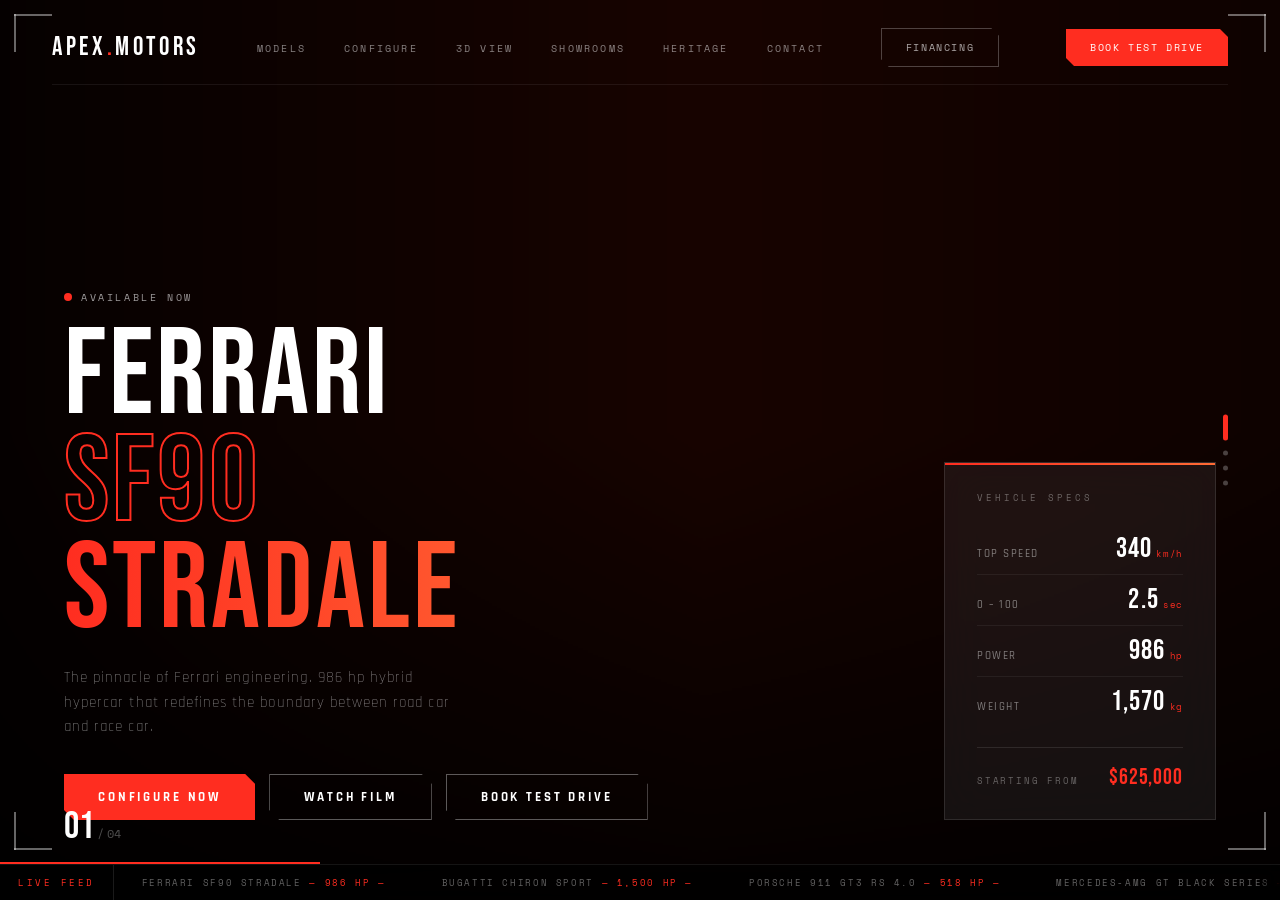
==== commit 0cb98155: "Ajout section 3D VIEW et modèles GLB Co-Authored-By: Claude Sonnet 4.6 <noreply@anthropic.com>" ====
--- a/index.html
+++ b/index.html
@@ -4,6 +4,14 @@
   <meta charset="UTF-8">
   <meta name="viewport" content="width=device-width, initial-scale=1.0">
   <title>APEX MOTORS — Configure Your Dream</title>
+  <script type="importmap">
+  {
+    "imports": {
+      "three":          "https://cdn.jsdelivr.net/npm/three@0.169.0/build/three.module.min.js",
+      "three/addons/":  "https://cdn.jsdelivr.net/npm/three@0.169.0/examples/jsm/"
+    }
+  }
+  </script>
   <link rel="preconnect" href="https://fonts.googleapis.com">
   <link href="https://fonts.googleapis.com/css2?family=Bebas+Neue&family=Space+Mono:ital,wght@0,400;0,700;1,400&family=Rajdhani:wght@300;400;500;600;700&display=swap" rel="stylesheet">
   <link rel="stylesheet" href="style.css">
@@ -19,10 +27,12 @@
     <ul class="nav-links">
       <li><a href="#" id="navModels">Models</a></li>
       <li><a href="#" id="navConfigure">Configure</a></li>
+      <li><a href="#" id="nav3dView">3D View</a></li>
       <li><a href="#" id="navShowrooms">Showrooms</a></li>
       <li><a href="#" id="navHeritage">Heritage</a></li>
       <li><a href="#" id="navContact">Contact</a></li>
     </ul>
+    <button class="nav-cta-outline" id="navFinancing">Financing</button>
     <button class="nav-cta" id="navCta">Book Test Drive</button>
   </nav>
   <div class="nav-underline"></div>
@@ -63,6 +73,7 @@
       <div class="cta-group">
         <button class="btn-primary"   id="ctaConfig">Configure Now</button>
         <button class="btn-secondary" id="ctaFilm">Watch Film</button>
+        <button class="btn-secondary" id="ctaTestDrive">Book Test Drive</button>
       </div>
     </div>
 
@@ -101,6 +112,7 @@
       </div>
 
       <div class="config-steps-bar" id="configStepsBar"></div>
+      <div class="config-step-counter" id="configStepCounter">Step 1 of 5</div>
       <div class="config-content" id="configContent"></div>
 
       <div class="config-footer">
@@ -236,6 +248,14 @@
                 <div class="founder-info">
                   <div class="founder-name">Firas Khamessi</div>
                   <div class="founder-title">Co-Founder &amp; Chief Revenue Officer</div>
+                </div>
+              </div>
+
+              <div class="founder-card">
+                <div class="founder-avatar">ZB</div>
+                <div class="founder-info">
+                  <div class="founder-name">Zied Bakri</div>
+                  <div class="founder-title">Co-Founder &amp; Creative Director</div>
                 </div>
               </div>
 
@@ -265,6 +285,163 @@
   </div>
 
   <!-- ══════════════════════════════════════════
+       FINANCING CALCULATOR MODAL
+  ══════════════════════════════════════════ -->
+  <div id="financingOverlay" class="modal-overlay">
+    <div class="modal-backdrop" id="financingBackdrop"></div>
+    <div class="financing-modal">
+
+      <div class="contact-modal-header">
+        <div>
+          <span class="modal-label">APEX MOTORS</span>
+          <div class="modal-title-text">Financing Calculator</div>
+        </div>
+        <button class="config-close" id="financingClose" aria-label="Close">✕</button>
+      </div>
+
+      <div class="financing-body">
+
+        <div class="financing-field">
+          <label class="financing-label">Vehicle Price</label>
+          <div class="financing-value-display" id="finCarPrice">$625,000</div>
+          <div class="financing-hint">Auto-filled from current vehicle</div>
+        </div>
+
+        <div class="financing-field">
+          <label class="financing-label">Down Payment — <span id="finDownPct">20%</span></label>
+          <div class="financing-value-display" id="finDownValue">$125,000</div>
+          <input type="range" class="financing-slider" id="finDownSlider" min="10" max="80" value="20" step="5">
+          <div class="financing-slider-bounds">
+            <span>10%</span><span>80%</span>
+          </div>
+        </div>
+
+        <div class="financing-field">
+          <label class="financing-label">Loan Duration</label>
+          <div class="financing-duration-grid" id="finDurationGrid">
+            <button type="button" class="financing-duration-btn" data-months="24">24 mo</button>
+            <button type="button" class="financing-duration-btn active" data-months="36">36 mo</button>
+            <button type="button" class="financing-duration-btn" data-months="48">48 mo</button>
+            <button type="button" class="financing-duration-btn" data-months="60">60 mo</button>
+          </div>
+        </div>
+
+        <div class="financing-field">
+          <label class="financing-label">Annual Interest Rate (Fixed)</label>
+          <div class="financing-rate-row">
+            <div class="financing-rate-badge">4.9%</div>
+            <div class="financing-hint">APR — fixed for the full duration</div>
+          </div>
+        </div>
+
+        <div class="financing-result">
+          <div class="financing-monthly">
+            <div class="financing-monthly-label">Estimated Monthly Payment</div>
+            <div class="financing-monthly-value" id="finMonthly">—</div>
+            <div class="financing-monthly-sub">Principal + interest</div>
+          </div>
+          <div class="financing-breakdown">
+            <div class="financing-breakdown-row">
+              <span class="financing-breakdown-label">Vehicle Price</span>
+              <span class="financing-breakdown-value" id="finBrkPrice">—</span>
+            </div>
+            <div class="financing-breakdown-row">
+              <span class="financing-breakdown-label">Down Payment</span>
+              <span class="financing-breakdown-value" id="finBrkDown">—</span>
+            </div>
+            <div class="financing-breakdown-row">
+              <span class="financing-breakdown-label">Loan Amount</span>
+              <span class="financing-breakdown-value" id="finBrkLoan">—</span>
+            </div>
+            <div class="financing-breakdown-row">
+              <span class="financing-breakdown-label">Total Interest</span>
+              <span class="financing-breakdown-value" id="finBrkInterest">—</span>
+            </div>
+            <div class="financing-breakdown-row">
+              <span class="financing-breakdown-label">Total Cost</span>
+              <span class="financing-breakdown-value" id="finBrkTotal">—</span>
+            </div>
+          </div>
+        </div>
+
+      </div>
+    </div>
+  </div>
+
+  <!-- ══════════════════════════════════════════
+       TEST DRIVE MODAL
+  ══════════════════════════════════════════ -->
+  <div id="testdriveOverlay" class="modal-overlay">
+    <div class="modal-backdrop" id="testdriveBackdrop"></div>
+    <div class="testdrive-modal">
+
+      <div class="contact-modal-header">
+        <div>
+          <span class="modal-label">APEX MOTORS</span>
+          <div class="modal-title-text">Book a Test Drive</div>
+        </div>
+        <button class="config-close" id="testdriveClose" aria-label="Close">✕</button>
+      </div>
+
+      <div class="testdrive-body">
+
+        <form id="testdriveForm" novalidate>
+          <div class="form-group">
+            <label class="form-label" for="tdname">Full Name</label>
+            <input class="form-input" type="text" id="tdname" placeholder="Your full name" autocomplete="name">
+            <span class="form-error" id="tdnameErr"></span>
+          </div>
+          <div class="form-group">
+            <label class="form-label" for="tdemail">Email Address</label>
+            <input class="form-input" type="email" id="tdemail" placeholder="your@email.com" autocomplete="email">
+            <span class="form-error" id="tdemailErr"></span>
+          </div>
+          <div class="form-group">
+            <label class="form-label" for="tdphone">
+              Phone <span class="form-optional">(optional)</span>
+            </label>
+            <input class="form-input" type="tel" id="tdphone" placeholder="+33 1 45 62 78 90" autocomplete="tel">
+          </div>
+          <div class="form-group">
+            <label class="form-label" for="tdcar">Preferred Vehicle</label>
+            <input class="form-input" type="text" id="tdcar" readonly style="cursor:default;opacity:.75;">
+          </div>
+          <div class="form-group">
+            <label class="form-label" for="tdshowroom">Preferred Showroom</label>
+            <select class="form-input" id="tdshowroom">
+              <option value="">Select a showroom…</option>
+              <option value="Paris">Paris, France</option>
+              <option value="Monaco">Monaco</option>
+              <option value="London">London, UK</option>
+              <option value="Milan">Milan, Italy</option>
+              <option value="Madrid">Madrid, Spain</option>
+              <option value="Dubai">Dubai, UAE</option>
+              <option value="Geneva">Geneva, Switzerland</option>
+              <option value="Amsterdam">Amsterdam, Netherlands</option>
+            </select>
+            <span class="form-error" id="tdshowroomErr"></span>
+          </div>
+          <div class="form-group">
+            <label class="form-label" for="tddate">Preferred Date</label>
+            <input class="form-input" type="date" id="tddate">
+            <span class="form-error" id="tddateErr"></span>
+          </div>
+          <button type="submit" class="form-submit">Confirm Booking →</button>
+        </form>
+
+        <div id="testdriveSuccess" class="testdrive-success">
+          <div class="form-success-check">✓</div>
+          <div class="form-success-title">Booking Confirmed</div>
+          <div class="form-success-sub">
+            Our team will contact you within 24 hours to confirm your test drive appointment.
+          </div>
+        </div>
+
+      </div>
+    </div>
+  </div>
+
+  <!-- ══════════════════════════════════════════
        SHOWROOMS OVERLAY
   ══════════════════════════════════════════ -->
   <div id="showroomsOverlay" class="modal-overlay">
@@ -366,9 +543,284 @@
     </div>
   </div>
 
+  <!-- ══════════════════════════════════════════
+       3D VIEWER SECTION
+  ══════════════════════════════════════════ -->
+  <div id="viewerOverlay" class="viewer-overlay">
+
+    <!-- Three.js canvas — fills the whole overlay -->
+    <canvas id="viewerCanvas"></canvas>
+
+    <!-- Floating UI layer -->
+    <div class="viewer-ui">
+      <div class="viewer-top">
+        <div class="viewer-top-row">
+          <div>
+            <div class="viewer-top-label" id="viewerCarLabel">FERRARI SF90 STRADALE</div>
+            <div class="viewer-title">3D<em>.</em>VIEW</div>
+          </div>
+          <button class="viewer-close-btn" id="viewerClose" aria-label="Close 3D view">✕</button>
+        </div>
+        <div class="viewer-selector">
+          <button class="viewer-sel-btn active" data-car="0">FERRARI SF90</button>
+          <button class="viewer-sel-btn" data-car="1">PORSCHE 911</button>
+          <button class="viewer-sel-btn" data-car="2">BUGATTI CHIRON</button>
+          <button class="viewer-sel-btn" data-car="3">MERCEDES AMG GT</button>
+        </div>
+      </div>
+      <div class="viewer-bottom">
+        <div class="viewer-hint" id="viewerHint">
+          <span class="viewer-hint-icon">⟳</span>
+          DRAG TO EXPLORE
+        </div>
+      </div>
+    </div>
+
+    <!-- Loading indicator -->
+    <div class="viewer-loader" id="viewerLoader">
+      <div class="viewer-loader-label">Loading 3D Model</div>
+      <div class="viewer-loader-track">
+        <div class="viewer-loader-fill" id="viewerLoaderFill"></div>
+      </div>
+    </div>
+
+  </div>
+
   <!-- ── TOAST ─────────────────────────────── -->
   <div id="toast" class="toast"></div>
 
   <script src="script.js?v=3"></script>
+
+  <!-- 3D VIEWER — ES module (deferred, runs after script.js) -->
+  <script type="module">
+  import * as THREE            from 'three';
+  import { GLTFLoader }        from 'three/addons/loaders/GLTFLoader.js';
+  import { DRACOLoader }       from 'three/addons/loaders/DRACOLoader.js';
+  import { OrbitControls }     from 'three/addons/controls/OrbitControls.js';
+
+  const CARS = [
+    { label: 'FERRARI SF90 STRADALE',  file: '2020_ferrari_sf90_stradale.glb'   },
+    { label: 'PORSCHE 911 CARRERA 4S', file: 'free_porsche_911_carrera_4s.glb'  },
+    { label: 'BUGATTI CHIRON',         file: 'bugatti_chiron_top_edition.glb'    },
+    { label: 'MERCEDES AMG GT',        file: 'mercedes_amg_gt.glb'              },
+  ];
+
+  const overlay  = document.getElementById('viewerOverlay');
+  const canvas   = document.getElementById('viewerCanvas');
+  const hintEl   = document.getElementById('viewerHint');
+  const loaderEl = document.getElementById('viewerLoader');
+  const fillEl   = document.getElementById('viewerLoaderFill');
+  const labelEl  = document.getElementById('viewerCarLabel');
+  const closeBtn = document.getElementById('viewerClose');
+  const selBtns  = document.querySelectorAll('.viewer-sel-btn');
+
+  let renderer, scene, camera, controls, animId;
+  let carModel    = null;
+  let autoRotate  = true;
+  let initialized = false;
+  let activeIdx   = 0;
+  let loading     = false;
+
+  // Shared loaders — created once at module level
+  const draco = new DRACOLoader();
+  draco.setDecoderPath('https://cdn.jsdelivr.net/npm/three@0.169.0/examples/jsm/libs/draco/');
+  const gltfLoader = new GLTFLoader();
+  gltfLoader.setDRACOLoader(draco);
+
+  /* ─── Scene setup ─────────────────────────────────── */
+  function initScene() {
+    const W = canvas.clientWidth;
+    const H = canvas.clientHeight;
+
+    renderer = new THREE.WebGLRenderer({ canvas, antialias: true });
+    renderer.setPixelRatio(Math.min(window.devicePixelRatio, 2));
+    renderer.setSize(W, H, false);
+    renderer.outputColorSpace    = THREE.SRGBColorSpace;
+    renderer.shadowMap.enabled   = true;
+    renderer.shadowMap.type      = THREE.PCFSoftShadowMap;
+    renderer.toneMapping         = THREE.ACESFilmicToneMapping;
+    renderer.toneMappingExposure = 1.4;
+
+    scene = new THREE.Scene();
+    scene.background = new THREE.Color(0x07070a);
+    scene.fog        = new THREE.FogExp2(0x07070a, 0.032);
+
+    camera = new THREE.PerspectiveCamera(38, W / H, 0.1, 200);
+    camera.position.set(5, 2.5, 8);
+
+    scene.add(new THREE.HemisphereLight(0xfff0e0, 0x080814, 0.7));
+
+    const key = new THREE.DirectionalLight(0xfff4e0, 3.2);
+    key.position.set(6, 10, 6);
+    key.castShadow = true;
+    key.shadow.mapSize.set(2048, 2048);
+    key.shadow.camera.near   =  0.5;
+    key.shadow.camera.far    = 40;
+    key.shadow.camera.left   = -8;
+    key.shadow.camera.right  =  8;
+    key.shadow.camera.top    =  8;
+    key.shadow.camera.bottom = -8;
+    key.shadow.bias = -0.001;
+    scene.add(key);
+
+    const fill = new THREE.DirectionalLight(0x6080ff, 1.2);
+    fill.position.set(-8, 4, 2);
+    scene.add(fill);
+
+    const rim = new THREE.DirectionalLight(0xff8040, 2.0);
+    rim.position.set(0, 5, -10);
+    scene.add(rim);
+
+    const under = new THREE.PointLight(0xff3010, 2.5, 10, 2);
+    under.position.set(0, -0.5, 0);
+    scene.add(under);
+
+    const floorMat = new THREE.MeshStandardMaterial({ color: 0x080812, roughness: 0.12, metalness: 0.95 });
+    const floor    = new THREE.Mesh(new THREE.PlaneGeometry(50, 50), floorMat);
+    floor.rotation.x = -Math.PI / 2;
+    floor.receiveShadow = true;
+    scene.add(floor);
+
+    controls = new OrbitControls(camera, canvas);
+    controls.enableDamping = true;
+    controls.dampingFactor = 0.06;
+    controls.minDistance   = 2;
+    controls.maxDistance   = 22;
+    controls.maxPolarAngle = Math.PI / 2 - 0.04;
+    controls.target.set(0, 0.8, 0);
+    controls.update();
+    controls.addEventListener('start', dismissHint);
+
+    window.addEventListener('resize', onResize);
+    animate();
+    loadCar(0);
+  }
+
+  /* ─── Dispose model ───────────────────────────────── */
+  function disposeModel(model) {
+    if (!model) return;
+    model.traverse(child => {
+      if (child.isMesh) {
+        child.geometry?.dispose();
+        if (Array.isArray(child.material)) {
+          child.material.forEach(m => m.dispose());
+        } else {
+          child.material?.dispose();
+        }
+      }
+    });
+    scene.remove(model);
+  }
+
+  /* ─── Load car by index ───────────────────────────── */
+  function loadCar(idx) {
+    if (loading || (idx === activeIdx && carModel)) return;
+    loading = true;
+
+    selBtns.forEach((btn, i) => btn.classList.toggle('active', i === idx));
+    if (labelEl) labelEl.textContent = CARS[idx].label;
+
+    loaderEl.classList.remove('viewer-loader--gone');
+    if (fillEl) fillEl.style.width = '0%';
+    const loaderLbl = loaderEl.querySelector('.viewer-loader-label');
+    if (loaderLbl) loaderLbl.textContent = 'Loading 3D Model';
+
+    disposeModel(carModel);
+    carModel = null;
+
+    gltfLoader.load(
+      CARS[idx].file,
+      gltf => {
+        activeIdx = idx;
+        loading   = false;
+        carModel  = gltf.scene;
+
+        const box    = new THREE.Box3().setFromObject(carModel);
+        const center = box.getCenter(new THREE.Vector3());
+        const size   = box.getSize(new THREE.Vector3());
+        carModel.position.x -= center.x;
+        carModel.position.z -= center.z;
+        carModel.position.y -= box.min.y;
+
+        carModel.traverse(child => {
+          if (child.isMesh) { child.castShadow = true; child.receiveShadow = true; }
+        });
+        scene.add(carModel);
+
+        const span = Math.max(size.x, size.z);
+        camera.position.set(span * 1.2, span * 0.5, span * 1.8);
+        controls.target.set(0, size.y * 0.38, 0);
+        controls.minDistance = span * 0.4;
+        controls.maxDistance = span * 5;
+        controls.update();
+
+        autoRotate = true;
+        loaderEl.classList.add('viewer-loader--gone');
+      },
+      xhr => {
+        if (xhr.total && fillEl) fillEl.style.width = (xhr.loaded / xhr.total * 100) + '%';
+      },
+      err => {
+        console.error('GLB load error:', err);
+        loading = false;
+        if (loaderLbl) loaderLbl.textContent = 'Model unavailable.';
+      }
+    );
+  }
+
+  /* ─── Hint ────────────────────────────────────────── */
+  function dismissHint() {
+    autoRotate = false;
+    hintEl.classList.add('viewer-hint--out');
+    controls.removeEventListener('start', dismissHint);
+  }
+
+  /* ─── Render loop ─────────────────────────────────── */
+  function animate() {
+    animId = requestAnimationFrame(animate);
+    if (autoRotate && carModel) carModel.rotation.y += 0.004;
+    controls.update();
+    renderer.render(scene, camera);
+  }
+
+  function onResize() {
+    if (!renderer) return;
+    const W = canvas.clientWidth, H = canvas.clientHeight;
+    camera.aspect = W / H;
+    camera.updateProjectionMatrix();
+    renderer.setSize(W, H, false);
+  }
+
+  /* ─── Open / Close ────────────────────────────────── */
+  function openViewer() {
+    overlay.classList.add('active');
+    window.viewerOpen = true;
+    if (!initialized) {
+      initialized = true;
+      setTimeout(initScene, 0);
+    } else {
+      autoRotate = true;
+      if (!animId) animate();
+    }
+  }
+
+  function closeViewer() {
+    overlay.classList.remove('active');
+    window.viewerOpen = false;
+    if (animId) { cancelAnimationFrame(animId); animId = null; }
+  }
+
+  window.openViewer  = openViewer;
+  window.closeViewer = closeViewer;
+  window.viewerOpen  = false;
+
+  closeBtn.addEventListener('click', closeViewer);
+
+  selBtns.forEach((btn, i) => {
+    btn.addEventListener('click', () => {
+      if (!loading && i !== activeIdx) loadCar(i);
+    });
+  });
+  </script>
 </body>
 </html>
--- a/style.css
+++ b/style.css
@@ -1801,3 +1801,631 @@
   .showrooms-grid { grid-template-columns: 1fr; padding: 20px 20px 28px; }
   .showrooms-header { padding: 20px 20px 16px; }
 }
+
+/* ════════════════════════════════════════════════════
+   NAV FINANCING BUTTON
+════════════════════════════════════════════════════ */
+.nav-cta-outline {
+  font-family: 'Space Mono', monospace;
+  font-size: 10px;
+  letter-spacing: .16em;
+  text-transform: uppercase;
+  background: transparent;
+  color: rgba(255,255,255,.65);
+  border: 1px solid rgba(255,255,255,.25);
+  padding: 11px 24px;
+  transition: border-color .3s, color .3s, transform .2s;
+  clip-path: polygon(0 0, calc(100% - 8px) 0, 100% 8px, 100% 100%, 8px 100%, 0 calc(100% - 8px));
+  cursor: pointer;
+  margin-right: 10px;
+}
+
+.nav-cta-outline:hover {
+  border-color: var(--accent);
+  color: var(--accent);
+  transform: scale(1.04);
+}
+
+/* ════════════════════════════════════════════════════
+   CONFIGURATOR STEP PROGRESS CONNECTOR
+════════════════════════════════════════════════════ */
+.config-steps-bar { position: relative; }
+
+.config-steps-connector {
+  position: absolute;
+  top: 25px;
+  left: calc(32px + (100% - 64px) / 10);
+  right: calc(32px + (100% - 64px) / 10);
+  height: 2px;
+  background: rgba(255,255,255,.1);
+  z-index: 0;
+  pointer-events: none;
+  overflow: hidden;
+}
+
+.config-steps-connector-fill {
+  height: 100%;
+  width: 0%;
+  background: var(--accent);
+  transition: width .4s ease, background .6s;
+}
+
+.config-step-num { position: relative; z-index: 1; }
+
+.config-step-counter {
+  display: flex;
+  justify-content: flex-end;
+  padding: 6px 32px 0;
+  font-family: 'Space Mono', monospace;
+  font-size: 9px;
+  letter-spacing: .2em;
+  text-transform: uppercase;
+  color: rgba(255,255,255,.28);
+  flex-shrink: 0;
+}
+
+/* ════════════════════════════════════════════════════
+   FINANCING MODAL
+════════════════════════════════════════════════════ */
+.financing-modal {
+  position: relative;
+  z-index: 1;
+  width: min(560px, 95vw);
+  background: #0b0b0e;
+  border: 1px solid rgba(255,255,255,.1);
+  display: flex;
+  flex-direction: column;
+  max-height: 90vh;
+  overflow: hidden;
+  opacity: 0;
+  transform: translateY(28px);
+  transition: opacity .5s cubic-bezier(.25,.46,.45,.94),
+              transform .5s cubic-bezier(.25,.46,.45,.94);
+}
+
+.modal-overlay.active .financing-modal {
+  opacity: 1;
+  transform: translateY(0);
+}
+
+.financing-modal::before {
+  content: '';
+  position: absolute;
+  top: 0; left: 0; right: 0;
+  height: 2px;
+  background: linear-gradient(90deg, var(--accent), var(--accent2));
+  z-index: 2;
+  transition: background .6s;
+}
+
+.financing-body {
+  padding: 28px 36px 32px;
+  overflow-y: auto;
+  scrollbar-width: thin;
+  scrollbar-color: rgba(255,255,255,.1) transparent;
+}
+
+.financing-body::-webkit-scrollbar { width: 4px; }
+.financing-body::-webkit-scrollbar-track { background: transparent; }
+.financing-body::-webkit-scrollbar-thumb { background: rgba(255,255,255,.12); border-radius: 2px; }
+
+.financing-field { margin-bottom: 24px; }
+
+.financing-label {
+  display: block;
+  font-family: 'Space Mono', monospace;
+  font-size: 9px;
+  letter-spacing: .22em;
+  text-transform: uppercase;
+  color: rgba(255,255,255,.4);
+  margin-bottom: 10px;
+}
+
+.financing-value-display {
+  font-family: 'Bebas Neue', cursive;
+  font-size: 28px;
+  letter-spacing: .04em;
+  color: var(--accent);
+  line-height: 1;
+  margin-bottom: 8px;
+  transition: color .6s;
+}
+
+.financing-hint {
+  font-family: 'Rajdhani', sans-serif;
+  font-size: 11px;
+  font-weight: 300;
+  color: rgba(255,255,255,.25);
+  letter-spacing: .05em;
+}
+
+.financing-slider {
+  width: 100%;
+  -webkit-appearance: none;
+  appearance: none;
+  height: 3px;
+  background: rgba(255,255,255,.15);
+  outline: none;
+  border-radius: 2px;
+  cursor: pointer;
+  margin-top: 4px;
+}
+
+.financing-slider::-webkit-slider-thumb {
+  -webkit-appearance: none;
+  width: 18px; height: 18px;
+  border-radius: 50%;
+  background: var(--accent);
+  cursor: pointer;
+  border: 2px solid #1a1a1e;
+  transition: background .6s;
+}
+
+.financing-slider::-moz-range-thumb {
+  width: 18px; height: 18px;
+  border-radius: 50%;
+  background: var(--accent);
+  cursor: pointer;
+  border: 2px solid #1a1a1e;
+}
+
+.financing-slider-bounds {
+  display: flex;
+  justify-content: space-between;
+  margin-top: 6px;
+}
+
+.financing-slider-bounds span {
+  font-family: 'Space Mono', monospace;
+  font-size: 8px;
+  color: rgba(255,255,255,.22);
+  letter-spacing: .1em;
+}
+
+.financing-duration-grid {
+  display: grid;
+  grid-template-columns: repeat(4, 1fr);
+  gap: 8px;
+}
+
+.financing-duration-btn {
+  font-family: 'Space Mono', monospace;
+  font-size: 10px;
+  letter-spacing: .12em;
+  text-transform: uppercase;
+  background: rgba(255,255,255,.04);
+  border: 1px solid rgba(255,255,255,.1);
+  color: rgba(255,255,255,.5);
+  padding: 12px 8px;
+  cursor: pointer;
+  transition: border-color .2s, color .2s, background .2s;
+  text-align: center;
+}
+
+.financing-duration-btn:hover {
+  border-color: rgba(255,255,255,.3);
+  color: #fff;
+  background: rgba(255,255,255,.06);
+}
+
+.financing-duration-btn.active {
+  border-color: var(--accent);
+  color: #fff;
+  background: rgba(255,255,255,.06);
+}
+
+.financing-rate-row {
+  display: flex;
+  align-items: center;
+  gap: 14px;
+}
+
+.financing-rate-badge {
+  font-family: 'Bebas Neue', cursive;
+  font-size: 32px;
+  letter-spacing: .04em;
+  color: var(--accent);
+  transition: color .6s;
+}
+
+.financing-result {
+  background: rgba(255,255,255,.04);
+  border: 1px solid rgba(255,255,255,.1);
+  padding: 24px 28px;
+  position: relative;
+  overflow: hidden;
+}
+
+.financing-result::before {
+  content: '';
+  position: absolute;
+  top: 0; left: 0; right: 0;
+  height: 2px;
+  background: linear-gradient(90deg, var(--accent), var(--accent2));
+  transition: background .6s;
+}
+
+.financing-monthly {
+  text-align: center;
+  margin-bottom: 20px;
+  padding-bottom: 20px;
+  border-bottom: 1px solid rgba(255,255,255,.07);
+}
+
+.financing-monthly-label {
+  font-family: 'Space Mono', monospace;
+  font-size: 9px;
+  letter-spacing: .26em;
+  text-transform: uppercase;
+  color: rgba(255,255,255,.35);
+  margin-bottom: 8px;
+}
+
+.financing-monthly-value {
+  font-family: 'Bebas Neue', cursive;
+  font-size: 56px;
+  letter-spacing: .04em;
+  color: var(--accent);
+  line-height: 1;
+  transition: color .6s;
+}
+
+.financing-monthly-sub {
+  font-family: 'Rajdhani', sans-serif;
+  font-size: 12px;
+  font-weight: 300;
+  color: rgba(255,255,255,.3);
+  letter-spacing: .06em;
+  margin-top: 6px;
+}
+
+.financing-breakdown {
+  display: flex;
+  flex-direction: column;
+  gap: 9px;
+}
+
+.financing-breakdown-row {
+  display: flex;
+  justify-content: space-between;
+  align-items: center;
+}
+
+.financing-breakdown-label {
+  font-family: 'Rajdhani', sans-serif;
+  font-size: 13px;
+  font-weight: 400;
+  letter-spacing: .06em;
+  color: rgba(255,255,255,.45);
+}
+
+.financing-breakdown-value {
+  font-family: 'Space Mono', monospace;
+  font-size: 11px;
+  letter-spacing: .08em;
+  color: rgba(255,255,255,.75);
+}
+
+/* ════════════════════════════════════════════════════
+   TEST DRIVE MODAL
+════════════════════════════════════════════════════ */
+.testdrive-modal {
+  position: relative;
+  z-index: 1;
+  width: min(540px, 95vw);
+  background: #0b0b0e;
+  border: 1px solid rgba(255,255,255,.1);
+  max-height: 90vh;
+  overflow: hidden;
+  display: flex;
+  flex-direction: column;
+  opacity: 0;
+  transform: translateY(28px);
+  transition: opacity .5s cubic-bezier(.25,.46,.45,.94),
+              transform .5s cubic-bezier(.25,.46,.45,.94);
+}
+
+.modal-overlay.active .testdrive-modal {
+  opacity: 1;
+  transform: translateY(0);
+}
+
+.testdrive-modal::before {
+  content: '';
+  position: absolute;
+  top: 0; left: 0; right: 0;
+  height: 2px;
+  background: linear-gradient(90deg, var(--accent), var(--accent2));
+  z-index: 2;
+  transition: background .6s;
+}
+
+.testdrive-body {
+  padding: 28px 36px 32px;
+  overflow-y: auto;
+  flex: 1;
+  scrollbar-width: thin;
+  scrollbar-color: rgba(255,255,255,.1) transparent;
+}
+
+.testdrive-body::-webkit-scrollbar { width: 4px; }
+.testdrive-body::-webkit-scrollbar-track { background: transparent; }
+.testdrive-body::-webkit-scrollbar-thumb { background: rgba(255,255,255,.12); border-radius: 2px; }
+
+.testdrive-success {
+  display: none;
+  text-align: center;
+  padding: 52px 36px;
+}
+
+.testdrive-success.show { display: block; }
+
+select.form-input {
+  cursor: pointer;
+  appearance: none;
+  -webkit-appearance: none;
+  background-image: url("data:image/svg+xml,%3Csvg xmlns='http://www.w3.org/2000/svg' width='10' height='6' viewBox='0 0 10 6'%3E%3Cpath d='M0 0l5 6 5-6z' fill='rgba(255,255,255,0.35)'/%3E%3C/svg%3E");
+  background-repeat: no-repeat;
+  background-position: right 14px center;
+  padding-right: 36px;
+}
+
+select.form-input option { background: #0b0b0e; color: #fff; }
+
+input[type="date"].form-input { color-scheme: dark; }
+
+/* ════════════════════════════════════════════════════
+   SCROLL ANIMATIONS  (keyframe — no transition conflicts)
+════════════════════════════════════════════════════ */
+@keyframes srFadeUp {
+  from { opacity: 0; transform: translateY(20px); }
+  to   { opacity: 1; transform: translateY(0); }
+}
+
+.showroom-card.sr-anim {
+  animation: srFadeUp 0.5s ease both;
+}
+
+/* ════════════════════════════════════════════════════
+   SHARE CONFIG BUTTON
+════════════════════════════════════════════════════ */
+.summary-btn-share {
+  font-family: 'Rajdhani', sans-serif;
+  font-size: 13px;
+  font-weight: 600;
+  letter-spacing: .2em;
+  text-transform: uppercase;
+  background: transparent;
+  color: rgba(255,255,255,.5);
+  border: 1px solid rgba(255,255,255,.14);
+  padding: 15px 28px;
+  width: 100%;
+  cursor: pointer;
+  transition: border-color .3s, color .3s, transform .2s;
+  clip-path: polygon(0 0, calc(100% - 10px) 0, 100% 10px, 100% 100%, 10px 100%, 0 calc(100% - 10px));
+}
+
+.summary-btn-share:hover {
+  border-color: var(--accent);
+  color: var(--accent);
+  transform: translateY(-1px);
+}
+
+/* ════════════════════════════════════════════════════
+   3D VIEWER SECTION
+════════════════════════════════════════════════════ */
+.viewer-overlay {
+  position: fixed;
+  inset: 0;
+  z-index: 500;
+  background: #07070a;
+  visibility: hidden;
+  pointer-events: none;
+  opacity: 0;
+  transition: opacity .55s cubic-bezier(.25,.46,.45,.94),
+              visibility .55s;
+}
+
+.viewer-overlay.active {
+  visibility: visible;
+  pointer-events: all;
+  opacity: 1;
+}
+
+/* Canvas fills the whole overlay */
+#viewerCanvas {
+  position: absolute;
+  inset: 0;
+  width: 100%;
+  height: 100%;
+  display: block;
+  cursor: grab;
+  outline: none;
+}
+
+#viewerCanvas:active { cursor: grabbing; }
+
+/* ── Floating UI layer ─────────────────────────── */
+.viewer-ui {
+  position: absolute;
+  inset: 0;
+  display: flex;
+  flex-direction: column;
+  pointer-events: none;
+}
+
+.viewer-top {
+  display: flex;
+  flex-direction: column;
+  gap: 18px;
+  padding: 28px 52px 30px;
+  background: linear-gradient(to bottom, rgba(7,7,10,.88) 0%, transparent 100%);
+  flex-shrink: 0;
+}
+
+.viewer-top-row {
+  display: flex;
+  align-items: flex-start;
+  justify-content: space-between;
+}
+
+.viewer-selector {
+  display: flex;
+  gap: 8px;
+  flex-wrap: wrap;
+  pointer-events: all;
+}
+
+.viewer-sel-btn {
+  font-family: 'Space Mono', monospace;
+  font-size: 8px;
+  letter-spacing: .22em;
+  text-transform: uppercase;
+  color: rgba(255,255,255,.45);
+  background: rgba(255,255,255,.04);
+  border: 1px solid rgba(255,255,255,.12);
+  padding: 7px 16px;
+  cursor: pointer;
+  pointer-events: all;
+  transition: color .2s, border-color .2s, background .2s;
+}
+
+.viewer-sel-btn:hover {
+  color: rgba(255,255,255,.85);
+  border-color: rgba(255,255,255,.3);
+  background: rgba(255,255,255,.08);
+}
+
+.viewer-sel-btn.active {
+  color: #FF6B35;
+  border-color: #FF6B35;
+  background: rgba(255,107,53,.08);
+}
+
+.viewer-top-label {
+  font-family: 'Space Mono', monospace;
+  font-size: 9px;
+  letter-spacing: .28em;
+  text-transform: uppercase;
+  color: rgba(255,255,255,.3);
+  margin-bottom: 8px;
+}
+
+.viewer-title {
+  font-family: 'Bebas Neue', cursive;
+  font-size: clamp(56px, 8vw, 108px);
+  letter-spacing: .03em;
+  color: #fff;
+  line-height: .88;
+}
+
+.viewer-title em {
+  color: #FF6B35;
+  font-style: normal;
+}
+
+.viewer-close-btn {
+  width: 42px; height: 42px;
+  background: rgba(255,255,255,.06);
+  border: 1px solid rgba(255,255,255,.12);
+  color: rgba(255,255,255,.65);
+  font-size: 18px;
+  font-family: monospace;
+  display: flex;
+  align-items: center;
+  justify-content: center;
+  cursor: pointer;
+  pointer-events: all;
+  transition: background .2s, color .2s;
+  flex-shrink: 0;
+  line-height: 1;
+}
+
+.viewer-close-btn:hover {
+  background: rgba(255,255,255,.14);
+  color: #fff;
+}
+
+.viewer-bottom {
+  margin-top: auto;
+  padding: 60px 52px 40px;
+  text-align: center;
+  background: linear-gradient(to top, rgba(7,7,10,.75) 0%, transparent 100%);
+}
+
+/* ── Drag hint ─────────────────────────────────── */
+.viewer-hint {
+  display: inline-flex;
+  align-items: center;
+  gap: 10px;
+  font-family: 'Space Mono', monospace;
+  font-size: 9px;
+  letter-spacing: .3em;
+  text-transform: uppercase;
+  color: rgba(255,255,255,.45);
+  animation: hintPulse 2.6s ease-in-out infinite;
+  transition: opacity .6s ease;
+}
+
+.viewer-hint--out {
+  opacity: 0 !important;
+  pointer-events: none;
+}
+
+.viewer-hint-icon {
+  font-size: 20px;
+  display: inline-block;
+  animation: hintSpin 5s linear infinite;
+  line-height: 1;
+}
+
+@keyframes hintPulse {
+  0%, 100% { opacity: .35; }
+  50%       { opacity: .85; }
+}
+
+@keyframes hintSpin {
+  from { transform: rotate(0deg); }
+  to   { transform: rotate(360deg); }
+}
+
+/* ── Loader ────────────────────────────────────── */
+.viewer-loader {
+  position: absolute;
+  inset: 0;
+  z-index: 2;
+  display: flex;
+  flex-direction: column;
+  align-items: center;
+  justify-content: center;
+  gap: 20px;
+  background: #07070a;
+  transition: opacity .6s ease;
+}
+
+.viewer-loader--gone {
+  opacity: 0;
+  pointer-events: none;
+}
+
+.viewer-loader-label {
+  font-family: 'Space Mono', monospace;
+  font-size: 10px;
+  letter-spacing: .3em;
+  text-transform: uppercase;
+  color: rgba(255,255,255,.38);
+}
+
+.viewer-loader-track {
+  width: 220px;
+  height: 2px;
+  background: rgba(255,255,255,.1);
+  overflow: hidden;
+}
+
+.viewer-loader-fill {
+  height: 100%;
+  width: 0%;
+  background: #FF6B35;
+  transition: width .25s ease;
+}
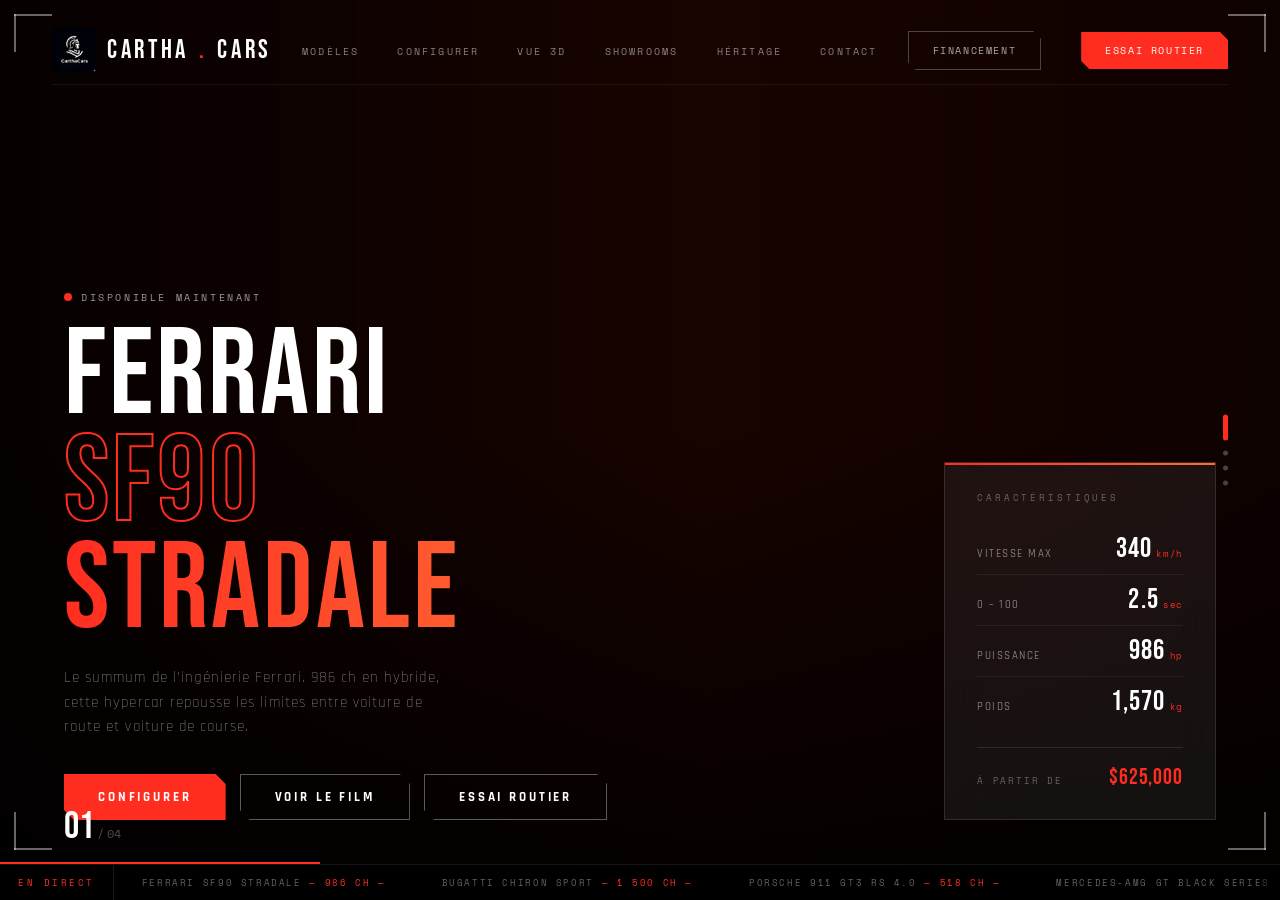
==== commit 34402d24: "3d page d'accueil" ====
--- a/index.html
+++ b/index.html
@@ -1,9 +1,9 @@
 <!DOCTYPE html>
-<html lang="en">
+<html lang="fr">
 <head>
   <meta charset="UTF-8">
   <meta name="viewport" content="width=device-width, initial-scale=1.0">
-  <title>APEX MOTORS — Configure Your Dream</title>
+  <title>CARTHA CARS — Configurez votre Rêve</title>
   <script type="importmap">
   {
     "imports": {
@@ -23,17 +23,17 @@
 
   <!-- ── NAV ───────────────────────────────── -->
   <nav>
-    <div class="nav-logo">APEX<em>.</em>MOTORS</div>
+    <div class="nav-logo"><img src="carthacars.jpg" alt="CARTHA CARS" class="nav-logo-img">CARTHA<em>.</em>CARS</div>
     <ul class="nav-links">
-      <li><a href="#" id="navModels">Models</a></li>
-      <li><a href="#" id="navConfigure">Configure</a></li>
-      <li><a href="#" id="nav3dView">3D View</a></li>
+      <li><a href="#" id="navModels">Modèles</a></li>
+      <li><a href="#" id="navConfigure">Configurer</a></li>
+      <li><a href="#" id="nav3dView">Vue 3D</a></li>
       <li><a href="#" id="navShowrooms">Showrooms</a></li>
-      <li><a href="#" id="navHeritage">Heritage</a></li>
+      <li><a href="#" id="navHeritage">Héritage</a></li>
       <li><a href="#" id="navContact">Contact</a></li>
     </ul>
-    <button class="nav-cta-outline" id="navFinancing">Financing</button>
-    <button class="nav-cta" id="navCta">Book Test Drive</button>
+    <button class="nav-cta-outline" id="navFinancing">Financement</button>
+    <button class="nav-cta" id="navCta">Essai Routier</button>
   </nav>
   <div class="nav-underline"></div>
 
@@ -62,7 +62,7 @@
     <div id="headlineBlock">
       <div class="badge">
         <div class="badge-dot"></div>
-        <span id="badgeText">Available Now</span>
+        <span id="badgeText">Disponible Maintenant</span>
       </div>
       <div class="headline">
         <span class="hl-solid"    id="hl1">FERRARI</span>
@@ -71,17 +71,17 @@
       </div>
       <p class="subtitle" id="subtitle">The pinnacle of Ferrari engineering.</p>
       <div class="cta-group">
-        <button class="btn-primary"   id="ctaConfig">Configure Now</button>
-        <button class="btn-secondary" id="ctaFilm">Watch Film</button>
-        <button class="btn-secondary" id="ctaTestDrive">Book Test Drive</button>
+        <button class="btn-primary"   id="ctaConfig">Configurer</button>
+        <button class="btn-secondary" id="ctaFilm">Voir le Film</button>
+        <button class="btn-secondary" id="ctaTestDrive">Essai Routier</button>
       </div>
     </div>
 
     <div id="statsCard">
-      <div class="stats-label">Vehicle Specs</div>
+      <div class="stats-label">Caractéristiques</div>
       <div id="statsRows"></div>
       <div class="stats-base-price">
-        <span class="stats-price-label">Starting From</span>
+        <span class="stats-price-label">À partir de</span>
         <span class="stats-price-value" id="basePrice">$625,000</span>
       </div>
     </div>
@@ -90,7 +90,7 @@
 
   <!-- ── TICKER BAR ────────────────────────── -->
   <div class="ticker-bar">
-    <div class="ticker-label">Live&nbsp;Feed</div>
+    <div class="ticker-label">En&nbsp;Direct</div>
     <div class="ticker-track">
       <div class="ticker-inner" id="tickerInner"></div>
     </div>
@@ -105,24 +105,24 @@
 
       <div class="config-header">
         <div class="config-header-info">
-          <span class="config-header-label">Configuring</span>
+          <span class="config-header-label">Configuration de</span>
           <span class="config-header-car" id="configCarName">FERRARI SF90 STRADALE</span>
         </div>
         <button class="config-close" id="configClose" aria-label="Close">✕</button>
       </div>
 
       <div class="config-steps-bar" id="configStepsBar"></div>
-      <div class="config-step-counter" id="configStepCounter">Step 1 of 5</div>
+      <div class="config-step-counter" id="configStepCounter">Étape 1 sur 5</div>
       <div class="config-content" id="configContent"></div>
 
       <div class="config-footer">
         <div class="config-price-wrap">
-          <span class="config-price-label">Total Configuration</span>
+          <span class="config-price-label">Configuration Totale</span>
           <span class="config-price-value" id="configTotalPrice">$625,000</span>
         </div>
         <div class="config-nav-buttons">
-          <button class="config-btn-prev" id="configPrev">← Back</button>
-          <button class="config-btn-next" id="configNext">Continue →</button>
+          <button class="config-btn-prev" id="configPrev">← Retour</button>
+          <button class="config-btn-next" id="configNext">Continuer →</button>
         </div>
       </div>
 
@@ -137,7 +137,7 @@
     <div style="width:min(960px,94vw); position:relative; padding-top:min(54vw,540px);">
       <iframe id="filmIframe" src="" frameborder="0"
         allow="autoplay; encrypted-media; fullscreen; picture-in-picture"
-        allowfullscreen title="APEX MOTORS Film"
+        allowfullscreen title="CARTHA CARS Film"
         style="position:absolute; inset:0; width:100%; height:100%; border:none;"></iframe>
     </div>
   </div>
@@ -152,78 +152,78 @@
 
       <div class="contact-modal-header">
         <div>
-          <span class="modal-label">APEX MOTORS</span>
-          <div class="modal-title-text">Get In Touch</div>
-        </div>
-        <button class="config-close" id="contactClose" aria-label="Close">✕</button>
+          <span class="modal-label">CARTHA CARS</span>
+          <div class="modal-title-text">Nous Contacter</div>
+        </div>
+        <button class="config-close" id="contactClose" aria-label="Fermer">✕</button>
       </div>
 
       <div class="contact-body">
 
-        <!-- LEFT — CONTACT FORM -->
+        <!-- LEFT — FORMULAIRE DE CONTACT -->
         <div class="contact-left">
           <form id="contactForm" novalidate>
             <div class="form-group">
-              <label class="form-label" for="fname">Full Name</label>
-              <input class="form-input" type="text" id="fname" placeholder="Your full name" autocomplete="name">
+              <label class="form-label" for="fname">Nom complet</label>
+              <input class="form-input" type="text" id="fname" placeholder="Votre nom complet" autocomplete="name">
               <span class="form-error" id="fnameErr"></span>
             </div>
             <div class="form-group">
-              <label class="form-label" for="femail">Email Address</label>
-              <input class="form-input" type="email" id="femail" placeholder="your@email.com" autocomplete="email">
+              <label class="form-label" for="femail">Adresse e-mail</label>
+              <input class="form-input" type="email" id="femail" placeholder="votre@email.com" autocomplete="email">
               <span class="form-error" id="femailErr"></span>
             </div>
             <div class="form-group">
               <label class="form-label" for="fphone">
-                Phone <span class="form-optional">(optional)</span>
+                Téléphone <span class="form-optional">(optionnel)</span>
               </label>
-              <input class="form-input" type="tel" id="fphone" placeholder="+33 1 45 62 78 90" autocomplete="tel">
+              <input class="form-input" type="tel" id="fphone" placeholder="+216 99 115 308" autocomplete="tel">
             </div>
             <div class="form-group">
               <label class="form-label" for="fmessage">Message</label>
               <textarea class="form-input form-textarea" id="fmessage"
-                placeholder="Tell us about your dream configuration..." rows="4"></textarea>
+                placeholder="Parlez-nous de votre configuration idéale..." rows="4"></textarea>
               <span class="form-error" id="fmessageErr"></span>
             </div>
-            <button type="submit" class="form-submit">Send Message →</button>
+            <button type="submit" class="form-submit">Envoyer →</button>
           </form>
 
           <div id="formSuccess" class="form-success">
             <div class="form-success-check">✓</div>
-            <div class="form-success-title">Message Received</div>
+            <div class="form-success-title">Message Reçu</div>
             <div class="form-success-sub">
-              Our team will contact you within 24 hours to discuss your inquiry.
-            </div>
-          </div>
-        </div>
-
-        <!-- RIGHT — INFO + FOUNDERS -->
+              Notre équipe vous contactera sous 24 heures pour discuter de votre demande.
+            </div>
+          </div>
+        </div>
+
+        <!-- RIGHT — INFOS + DIRECTION -->
         <div class="contact-right">
 
           <div class="contact-info-section">
             <div class="contact-info-group">
-              <div class="contact-info-label">Headquarters</div>
-              <div class="contact-info-value">12 Avenue de la Performance<br>Paris 75008, France</div>
+              <div class="contact-info-label">Siège Social</div>
+              <div class="contact-info-value">Avenue Habib Bourguiba<br>Tunis 1000, Tunisie</div>
             </div>
             <div class="contact-info-group">
-              <div class="contact-info-label">Phone</div>
-              <div class="contact-info-value">+33 1 45 62 78 90</div>
+              <div class="contact-info-label">Téléphone</div>
+              <div class="contact-info-value">+216 99 115 308</div>
             </div>
             <div class="contact-info-group">
-              <div class="contact-info-label">Email</div>
-              <div class="contact-info-value">contact@apexmotors.com</div>
+              <div class="contact-info-label">E-mail</div>
+              <div class="contact-info-value">contact@carthacars.com</div>
             </div>
           </div>
 
           <div class="founders-section">
-            <div class="founders-header">Leadership</div>
+            <div class="founders-header">Direction</div>
             <div class="founders-grid">
 
               <div class="founder-card">
                 <div class="founder-avatar">SK</div>
                 <div class="founder-info">
                   <div class="founder-name">Skander Kefi</div>
-                  <div class="founder-title">Co-Founder &amp; CEO</div>
+                  <div class="founder-title">Co-Fondateur &amp; PDG</div>
                 </div>
               </div>
 
@@ -231,7 +231,7 @@
                 <div class="founder-avatar">AB</div>
                 <div class="founder-info">
                   <div class="founder-name">Ahmed Bennour</div>
-                  <div class="founder-title">Co-Founder &amp; CTO</div>
+                  <div class="founder-title">Co-Fondateur &amp; Directeur Technique</div>
                 </div>
               </div>
 
@@ -239,7 +239,7 @@
                 <div class="founder-avatar">YJ</div>
                 <div class="founder-info">
                   <div class="founder-name">Youssef Jamoussi</div>
-                  <div class="founder-title">Co-Founder &amp; Chief Design Officer</div>
+                  <div class="founder-title">Co-Fondateur &amp; Directeur Design</div>
                 </div>
               </div>
 
@@ -247,7 +247,7 @@
                 <div class="founder-avatar">FK</div>
                 <div class="founder-info">
                   <div class="founder-name">Firas Khamessi</div>
-                  <div class="founder-title">Co-Founder &amp; Chief Revenue Officer</div>
+                  <div class="founder-title">Co-Fondateur &amp; Directeur Commercial</div>
                 </div>
               </div>
 
@@ -255,7 +255,7 @@
                 <div class="founder-avatar">ZB</div>
                 <div class="founder-info">
                   <div class="founder-name">Zied Bakri</div>
-                  <div class="founder-title">Co-Founder &amp; Creative Director</div>
+                  <div class="founder-title">Co-Fondateur &amp; Directeur Créatif</div>
                 </div>
               </div>
 
@@ -275,12 +275,12 @@
     <div class="quote-modal">
       <button class="config-close quote-close-btn" id="quoteClose" aria-label="Close">✕</button>
       <div class="quote-check">✓</div>
-      <div class="quote-title">Quote Request Submitted</div>
+      <div class="quote-title">Devis Soumis</div>
       <div class="quote-sub">
-        Our specialists will contact you within 24 hours to discuss your bespoke configuration.
+        Nos spécialistes vous contacteront sous 24 heures pour discuter de votre configuration sur mesure.
       </div>
       <div class="quote-details" id="quoteDetails"></div>
-      <button class="quote-done-btn" id="quoteDone">Continue Browsing</button>
+      <button class="quote-done-btn" id="quoteDone">Continuer</button>
     </div>
   </div>
 
@@ -293,22 +293,22 @@
 
       <div class="contact-modal-header">
         <div>
-          <span class="modal-label">APEX MOTORS</span>
-          <div class="modal-title-text">Financing Calculator</div>
-        </div>
-        <button class="config-close" id="financingClose" aria-label="Close">✕</button>
+          <span class="modal-label">CARTHA CARS</span>
+          <div class="modal-title-text">Calculateur de Financement</div>
+        </div>
+        <button class="config-close" id="financingClose" aria-label="Fermer">✕</button>
       </div>
 
       <div class="financing-body">
 
         <div class="financing-field">
-          <label class="financing-label">Vehicle Price</label>
+          <label class="financing-label">Prix du Véhicule</label>
           <div class="financing-value-display" id="finCarPrice">$625,000</div>
-          <div class="financing-hint">Auto-filled from current vehicle</div>
+          <div class="financing-hint">Renseigné automatiquement</div>
         </div>
 
         <div class="financing-field">
-          <label class="financing-label">Down Payment — <span id="finDownPct">20%</span></label>
+          <label class="financing-label">Apport initial — <span id="finDownPct">20%</span></label>
           <div class="financing-value-display" id="finDownValue">$125,000</div>
           <input type="range" class="financing-slider" id="finDownSlider" min="10" max="80" value="20" step="5">
           <div class="financing-slider-bounds">
@@ -317,48 +317,48 @@
         </div>
 
         <div class="financing-field">
-          <label class="financing-label">Loan Duration</label>
+          <label class="financing-label">Durée du Prêt</label>
           <div class="financing-duration-grid" id="finDurationGrid">
-            <button type="button" class="financing-duration-btn" data-months="24">24 mo</button>
-            <button type="button" class="financing-duration-btn active" data-months="36">36 mo</button>
-            <button type="button" class="financing-duration-btn" data-months="48">48 mo</button>
-            <button type="button" class="financing-duration-btn" data-months="60">60 mo</button>
+            <button type="button" class="financing-duration-btn" data-months="24">24 mois</button>
+            <button type="button" class="financing-duration-btn active" data-months="36">36 mois</button>
+            <button type="button" class="financing-duration-btn" data-months="48">48 mois</button>
+            <button type="button" class="financing-duration-btn" data-months="60">60 mois</button>
           </div>
         </div>
 
         <div class="financing-field">
-          <label class="financing-label">Annual Interest Rate (Fixed)</label>
+          <label class="financing-label">Taux Annuel Fixe</label>
           <div class="financing-rate-row">
-            <div class="financing-rate-badge">4.9%</div>
-            <div class="financing-hint">APR — fixed for the full duration</div>
+            <div class="financing-rate-badge">4,9%</div>
+            <div class="financing-hint">TAEG — fixe pour toute la durée</div>
           </div>
         </div>
 
         <div class="financing-result">
           <div class="financing-monthly">
-            <div class="financing-monthly-label">Estimated Monthly Payment</div>
+            <div class="financing-monthly-label">Mensualité Estimée</div>
             <div class="financing-monthly-value" id="finMonthly">—</div>
-            <div class="financing-monthly-sub">Principal + interest</div>
+            <div class="financing-monthly-sub">Capital + intérêts</div>
           </div>
           <div class="financing-breakdown">
             <div class="financing-breakdown-row">
-              <span class="financing-breakdown-label">Vehicle Price</span>
+              <span class="financing-breakdown-label">Prix du véhicule</span>
               <span class="financing-breakdown-value" id="finBrkPrice">—</span>
             </div>
             <div class="financing-breakdown-row">
-              <span class="financing-breakdown-label">Down Payment</span>
+              <span class="financing-breakdown-label">Apport initial</span>
               <span class="financing-breakdown-value" id="finBrkDown">—</span>
             </div>
             <div class="financing-breakdown-row">
-              <span class="financing-breakdown-label">Loan Amount</span>
+              <span class="financing-breakdown-label">Montant emprunté</span>
               <span class="financing-breakdown-value" id="finBrkLoan">—</span>
             </div>
             <div class="financing-breakdown-row">
-              <span class="financing-breakdown-label">Total Interest</span>
+              <span class="financing-breakdown-label">Total des intérêts</span>
               <span class="financing-breakdown-value" id="finBrkInterest">—</span>
             </div>
             <div class="financing-breakdown-row">
-              <span class="financing-breakdown-label">Total Cost</span>
+              <span class="financing-breakdown-label">Coût total</span>
               <span class="financing-breakdown-value" id="finBrkTotal">—</span>
             </div>
           </div>
@@ -377,63 +377,64 @@
 
       <div class="contact-modal-header">
         <div>
-          <span class="modal-label">APEX MOTORS</span>
-          <div class="modal-title-text">Book a Test Drive</div>
-        </div>
-        <button class="config-close" id="testdriveClose" aria-label="Close">✕</button>
+          <span class="modal-label">CARTHA CARS</span>
+          <div class="modal-title-text">Réserver un Essai</div>
+        </div>
+        <button class="config-close" id="testdriveClose" aria-label="Fermer">✕</button>
       </div>
 
       <div class="testdrive-body">
 
         <form id="testdriveForm" novalidate>
           <div class="form-group">
-            <label class="form-label" for="tdname">Full Name</label>
-            <input class="form-input" type="text" id="tdname" placeholder="Your full name" autocomplete="name">
+            <label class="form-label" for="tdname">Nom complet</label>
+            <input class="form-input" type="text" id="tdname" placeholder="Votre nom complet" autocomplete="name">
             <span class="form-error" id="tdnameErr"></span>
           </div>
           <div class="form-group">
-            <label class="form-label" for="tdemail">Email Address</label>
-            <input class="form-input" type="email" id="tdemail" placeholder="your@email.com" autocomplete="email">
+            <label class="form-label" for="tdemail">Adresse e-mail</label>
+            <input class="form-input" type="email" id="tdemail" placeholder="votre@email.com" autocomplete="email">
             <span class="form-error" id="tdemailErr"></span>
           </div>
           <div class="form-group">
             <label class="form-label" for="tdphone">
-              Phone <span class="form-optional">(optional)</span>
+              Téléphone <span class="form-optional">(optionnel)</span>
             </label>
-            <input class="form-input" type="tel" id="tdphone" placeholder="+33 1 45 62 78 90" autocomplete="tel">
+            <input class="form-input" type="tel" id="tdphone" placeholder="+216 99 115 308" autocomplete="tel">
           </div>
           <div class="form-group">
-            <label class="form-label" for="tdcar">Preferred Vehicle</label>
+            <label class="form-label" for="tdcar">Véhicule Souhaité</label>
             <input class="form-input" type="text" id="tdcar" readonly style="cursor:default;opacity:.75;">
           </div>
           <div class="form-group">
-            <label class="form-label" for="tdshowroom">Preferred Showroom</label>
+            <label class="form-label" for="tdshowroom">Showroom Préféré</label>
             <select class="form-input" id="tdshowroom">
-              <option value="">Select a showroom…</option>
+              <option value="">Choisir un showroom…</option>
+              <option value="Tunis">Tunis, Tunisie — Siège Principal</option>
               <option value="Paris">Paris, France</option>
               <option value="Monaco">Monaco</option>
-              <option value="London">London, UK</option>
-              <option value="Milan">Milan, Italy</option>
-              <option value="Madrid">Madrid, Spain</option>
-              <option value="Dubai">Dubai, UAE</option>
-              <option value="Geneva">Geneva, Switzerland</option>
-              <option value="Amsterdam">Amsterdam, Netherlands</option>
+              <option value="London">Londres, Royaume-Uni</option>
+              <option value="Milan">Milan, Italie</option>
+              <option value="Madrid">Madrid, Espagne</option>
+              <option value="Dubai">Dubaï, Émirats arabes unis</option>
+              <option value="Geneva">Genève, Suisse</option>
+              <option value="Amsterdam">Amsterdam, Pays-Bas</option>
             </select>
             <span class="form-error" id="tdshowroomErr"></span>
           </div>
           <div class="form-group">
-            <label class="form-label" for="tddate">Preferred Date</label>
+            <label class="form-label" for="tddate">Date Souhaitée</label>
             <input class="form-input" type="date" id="tddate">
             <span class="form-error" id="tddateErr"></span>
           </div>
-          <button type="submit" class="form-submit">Confirm Booking →</button>
+          <button type="submit" class="form-submit">Confirmer la Réservation →</button>
         </form>
 
         <div id="testdriveSuccess" class="testdrive-success">
           <div class="form-success-check">✓</div>
-          <div class="form-success-title">Booking Confirmed</div>
+          <div class="form-success-title">Réservation Confirmée</div>
           <div class="form-success-sub">
-            Our team will contact you within 24 hours to confirm your test drive appointment.
+            Notre équipe vous contactera sous 24 heures pour confirmer votre rendez-vous d'essai.
           </div>
         </div>
 
@@ -451,13 +452,24 @@
 
       <div class="showrooms-header">
         <div>
-          <span class="modal-label">Global Network</span>
-          <div class="modal-title-text">Our Showrooms</div>
+          <span class="modal-label">Réseau Mondial</span>
+          <div class="modal-title-text">Nos Showrooms</div>
         </div>
         <button class="config-close" id="showroomsClose" aria-label="Close">✕</button>
       </div>
 
       <div class="showrooms-grid">
+
+        <div class="showroom-card showroom-card--hq">
+          <div class="showroom-hq-badge">SIÈGE PRINCIPAL</div>
+          <div class="showroom-flag">🇹🇳</div>
+          <div class="showroom-city">Tunis</div>
+          <div class="showroom-country">Tunisie</div>
+          <div class="showroom-address">Avenue Habib Bourguiba, Tunis 1000</div>
+          <div class="showroom-phone">+216 99 115 308</div>
+          <div class="showroom-hours">Lun – Sam &nbsp;9h00 – 19h00</div>
+          <a class="showroom-btn" href="https://maps.google.com/?q=Avenue+Habib+Bourguiba+Tunis+Tunisia" target="_blank" rel="noopener">Itinéraire →</a>
+        </div>
 
         <div class="showroom-card">
           <div class="showroom-flag">🇫🇷</div>
@@ -465,78 +477,78 @@
           <div class="showroom-country">France</div>
           <div class="showroom-address">42 Avenue des Champs-Élysées</div>
           <div class="showroom-phone">+33 1 42 56 78 90</div>
-          <div class="showroom-hours">Mon – Sat &nbsp;9:00 – 19:00</div>
-          <a class="showroom-btn" href="https://maps.google.com/?q=42+Avenue+des+Champs-Élysées+Paris" target="_blank" rel="noopener">Get Directions →</a>
+          <div class="showroom-hours">Lun – Sam &nbsp;9h00 – 19h00</div>
+          <a class="showroom-btn" href="https://maps.google.com/?q=42+Avenue+des+Champs-Élysées+Paris" target="_blank" rel="noopener">Itinéraire →</a>
         </div>
 
         <div class="showroom-card">
           <div class="showroom-flag">🇲🇨</div>
           <div class="showroom-city">Monaco</div>
-          <div class="showroom-country">Principality of Monaco</div>
+          <div class="showroom-country">Principauté de Monaco</div>
           <div class="showroom-address">8 Avenue de Monte-Carlo</div>
           <div class="showroom-phone">+377 93 15 42 00</div>
-          <div class="showroom-hours">Mon – Sat &nbsp;9:00 – 19:00</div>
-          <a class="showroom-btn" href="https://maps.google.com/?q=8+Avenue+de+Monte-Carlo+Monaco" target="_blank" rel="noopener">Get Directions →</a>
+          <div class="showroom-hours">Lun – Sam &nbsp;9h00 – 19h00</div>
+          <a class="showroom-btn" href="https://maps.google.com/?q=8+Avenue+de+Monte-Carlo+Monaco" target="_blank" rel="noopener">Itinéraire →</a>
         </div>
 
         <div class="showroom-card">
           <div class="showroom-flag">🇬🇧</div>
           <div class="showroom-city">London</div>
-          <div class="showroom-country">United Kingdom</div>
+          <div class="showroom-country">Royaume-Uni</div>
           <div class="showroom-address">15 Berkeley Square, Mayfair</div>
           <div class="showroom-phone">+44 20 7493 1234</div>
-          <div class="showroom-hours">Mon – Sat &nbsp;9:00 – 19:00</div>
-          <a class="showroom-btn" href="https://maps.google.com/?q=15+Berkeley+Square+Mayfair+London" target="_blank" rel="noopener">Get Directions →</a>
+          <div class="showroom-hours">Lun – Sam &nbsp;9h00 – 19h00</div>
+          <a class="showroom-btn" href="https://maps.google.com/?q=15+Berkeley+Square+Mayfair+London" target="_blank" rel="noopener">Itinéraire →</a>
         </div>
 
         <div class="showroom-card">
           <div class="showroom-flag">🇮🇹</div>
           <div class="showroom-city">Milan</div>
-          <div class="showroom-country">Italy</div>
+          <div class="showroom-country">Italie</div>
           <div class="showroom-address">Via della Spiga 12</div>
           <div class="showroom-phone">+39 02 76 00 12 34</div>
-          <div class="showroom-hours">Mon – Sat &nbsp;9:00 – 19:00</div>
-          <a class="showroom-btn" href="https://maps.google.com/?q=Via+della+Spiga+12+Milan+Italy" target="_blank" rel="noopener">Get Directions →</a>
+          <div class="showroom-hours">Lun – Sam &nbsp;9h00 – 19h00</div>
+          <a class="showroom-btn" href="https://maps.google.com/?q=Via+della+Spiga+12+Milan+Italy" target="_blank" rel="noopener">Itinéraire →</a>
         </div>
 
         <div class="showroom-card">
           <div class="showroom-flag">🇪🇸</div>
           <div class="showroom-city">Madrid</div>
-          <div class="showroom-country">Spain</div>
+          <div class="showroom-country">Espagne</div>
           <div class="showroom-address">Paseo de la Castellana 89</div>
           <div class="showroom-phone">+34 91 123 45 67</div>
-          <div class="showroom-hours">Mon – Sat &nbsp;9:00 – 19:00</div>
-          <a class="showroom-btn" href="https://maps.google.com/?q=Paseo+de+la+Castellana+89+Madrid" target="_blank" rel="noopener">Get Directions →</a>
+          <div class="showroom-hours">Lun – Sam &nbsp;9h00 – 19h00</div>
+          <a class="showroom-btn" href="https://maps.google.com/?q=Paseo+de+la+Castellana+89+Madrid" target="_blank" rel="noopener">Itinéraire →</a>
         </div>
 
         <div class="showroom-card">
           <div class="showroom-flag">🇦🇪</div>
           <div class="showroom-city">Dubai</div>
-          <div class="showroom-country">United Arab Emirates</div>
+          <div class="showroom-country">Émirats arabes unis</div>
           <div class="showroom-address">DIFC Gate Avenue</div>
           <div class="showroom-phone">+971 4 123 4567</div>
-          <div class="showroom-hours">Mon – Sat &nbsp;9:00 – 19:00</div>
-          <a class="showroom-btn" href="https://maps.google.com/?q=DIFC+Gate+Avenue+Dubai" target="_blank" rel="noopener">Get Directions →</a>
+          <div class="showroom-hours">Lun – Sam &nbsp;9h00 – 19h00</div>
+          <a class="showroom-btn" href="https://maps.google.com/?q=DIFC+Gate+Avenue+Dubai" target="_blank" rel="noopener">Itinéraire →</a>
         </div>
 
         <div class="showroom-card">
           <div class="showroom-flag">🇨🇭</div>
           <div class="showroom-city">Geneva</div>
-          <div class="showroom-country">Switzerland</div>
+          <div class="showroom-country">Suisse</div>
           <div class="showroom-address">Rue du Rhône 48</div>
           <div class="showroom-phone">+41 22 123 45 67</div>
-          <div class="showroom-hours">Mon – Sat &nbsp;9:00 – 19:00</div>
-          <a class="showroom-btn" href="https://maps.google.com/?q=Rue+du+Rhône+48+Geneva+Switzerland" target="_blank" rel="noopener">Get Directions →</a>
+          <div class="showroom-hours">Lun – Sam &nbsp;9h00 – 19h00</div>
+          <a class="showroom-btn" href="https://maps.google.com/?q=Rue+du+Rhône+48+Geneva+Switzerland" target="_blank" rel="noopener">Itinéraire →</a>
         </div>
 
         <div class="showroom-card">
           <div class="showroom-flag">🇳🇱</div>
           <div class="showroom-city">Amsterdam</div>
-          <div class="showroom-country">Netherlands</div>
+          <div class="showroom-country">Pays-Bas</div>
           <div class="showroom-address">Herengracht 204</div>
           <div class="showroom-phone">+31 20 123 4567</div>
-          <div class="showroom-hours">Mon – Sat &nbsp;9:00 – 19:00</div>
-          <a class="showroom-btn" href="https://maps.google.com/?q=Herengracht+204+Amsterdam" target="_blank" rel="noopener">Get Directions →</a>
+          <div class="showroom-hours">Lun – Sam &nbsp;9h00 – 19h00</div>
+          <a class="showroom-btn" href="https://maps.google.com/?q=Herengracht+204+Amsterdam" target="_blank" rel="noopener">Itinéraire →</a>
         </div>
 
       </div>
@@ -571,14 +583,14 @@
       <div class="viewer-bottom">
         <div class="viewer-hint" id="viewerHint">
           <span class="viewer-hint-icon">⟳</span>
-          DRAG TO EXPLORE
+          FAITES GLISSER POUR EXPLORER
         </div>
       </div>
     </div>
 
     <!-- Loading indicator -->
     <div class="viewer-loader" id="viewerLoader">
-      <div class="viewer-loader-label">Loading 3D Model</div>
+      <div class="viewer-loader-label">Chargement du modèle 3D</div>
       <div class="viewer-loader-track">
         <div class="viewer-loader-fill" id="viewerLoaderFill"></div>
       </div>
@@ -723,7 +735,7 @@
     loaderEl.classList.remove('viewer-loader--gone');
     if (fillEl) fillEl.style.width = '0%';
     const loaderLbl = loaderEl.querySelector('.viewer-loader-label');
-    if (loaderLbl) loaderLbl.textContent = 'Loading 3D Model';
+    if (loaderLbl) loaderLbl.textContent = 'Chargement du modèle 3D';
 
     disposeModel(carModel);
     carModel = null;
@@ -763,7 +775,7 @@
       err => {
         console.error('GLB load error:', err);
         loading = false;
-        if (loaderLbl) loaderLbl.textContent = 'Model unavailable.';
+        if (loaderLbl) loaderLbl.textContent = 'Modèle indisponible.';
       }
     );
   }
--- a/style.css
+++ b/style.css
@@ -89,6 +89,16 @@
   font-size: 26px;
   letter-spacing: .14em;
   color: #fff;
+  display: flex;
+  align-items: center;
+  gap: 10px;
+}
+
+.nav-logo-img {
+  height: 45px;
+  width: auto;
+  border-radius: 4px;
+  display: block;
 }
 
 .nav-logo em {
@@ -1792,6 +1802,37 @@
   background: rgba(255,255,255,.04);
 }
 
+/* ── Headquarters card ─────────────────────── */
+.showroom-card--hq {
+  border-color: rgba(255, 107, 53, .55);
+  background: rgba(255, 107, 53, .05);
+  box-shadow: 0 0 28px rgba(255, 107, 53, .18), inset 0 0 0 1px rgba(255, 107, 53, .12);
+  position: relative;
+}
+
+.showroom-card--hq::before {
+  background: linear-gradient(90deg, transparent, #FF6B35, transparent) !important;
+  opacity: 1 !important;
+}
+
+.showroom-card--hq:hover {
+  box-shadow: 0 0 44px rgba(255, 107, 53, .38), inset 0 0 0 1px rgba(255, 107, 53, .3);
+}
+
+.showroom-hq-badge {
+  position: absolute;
+  top: 14px;
+  right: 14px;
+  font-family: 'Space Mono', monospace;
+  font-size: 7px;
+  letter-spacing: .2em;
+  text-transform: uppercase;
+  color: #fff;
+  background: #FF6B35;
+  padding: 4px 8px;
+  clip-path: polygon(0 0, calc(100% - 4px) 0, 100% 4px, 100% 100%, 4px 100%, 0 calc(100% - 4px));
+}
+
 /* Responsive */
 @media (max-width: 1024px) {
   .showrooms-grid { grid-template-columns: repeat(2, 1fr); }
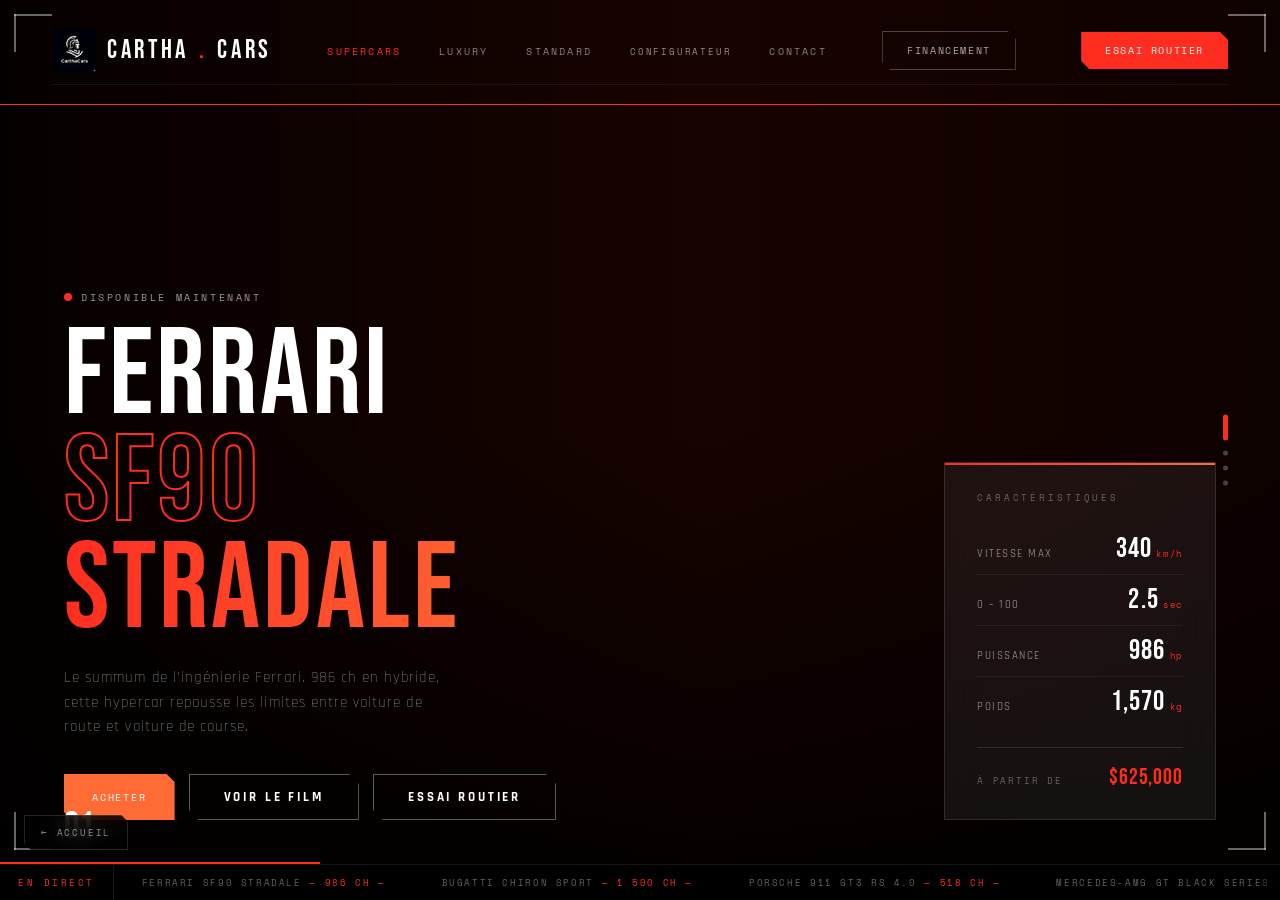
==== commit de96a633: "page standard et luxury bouton acheter contact et showroom" ====
--- a/index.html
+++ b/index.html
@@ -15,6 +15,389 @@
   <link rel="preconnect" href="https://fonts.googleapis.com">
   <link href="https://fonts.googleapis.com/css2?family=Bebas+Neue&family=Space+Mono:ital,wght@0,400;0,700;1,400&family=Rajdhani:wght@300;400;500;600;700&display=swap" rel="stylesheet">
   <link rel="stylesheet" href="style.css">
+  <style>
+    /* Page-nav active state */
+    .nav-links a.active { color: var(--accent) !important; }
+    .nav-links a.active::after {
+      content: '';
+      position: absolute;
+      bottom: -4px; left: 0; right: 0;
+      height: 1px;
+      background: var(--accent);
+      transform: scaleX(1) !important;
+    }
+    /* ACCUEIL fixed button */
+    .btn-home {
+      position: fixed;
+      bottom: 50px; left: 24px;
+      z-index: 390;
+      display: inline-flex;
+      align-items: center;
+      gap: 7px;
+      font-family: 'Space Mono', monospace;
+      font-size: 9px;
+      letter-spacing: .2em;
+      text-transform: uppercase;
+      color: rgba(255,255,255,.55);
+      background: rgba(0,0,0,.78);
+      border: 1px solid rgba(255,255,255,.14);
+      padding: 10px 16px;
+      text-decoration: none;
+      backdrop-filter: blur(12px);
+      -webkit-backdrop-filter: blur(12px);
+      transition: color .3s, border-color .3s, background .3s;
+      clip-path: polygon(0 0,calc(100% - 7px) 0,100% 7px,100% 100%,7px 100%,0 calc(100% - 7px));
+    }
+    .btn-home:hover { color: #fff; border-color: rgba(255,255,255,.4); background: rgba(0,0,0,.92); }
+    /* Page transition overlay */
+    #pageTransition {
+      position: fixed;
+      inset: 0;
+      z-index: 9999;
+      background: #000;
+      opacity: 1;
+      pointer-events: all;
+      transition: opacity .5s ease;
+    }
+    #pageTransition.pt-out { opacity: 0; pointer-events: none; }
+
+    /* ACHETER button in CTA group */
+    .btn-buy-cta {
+      font-family: 'Space Mono', monospace;
+      font-size: 10px; letter-spacing: .18em; text-transform: uppercase;
+      background: var(--accent2); color: #fff; border: none;
+      padding: 13px 28px; cursor: pointer;
+      clip-path: polygon(0 0,calc(100% - 8px) 0,100% 8px,100% 100%,8px 100%,0 calc(100% - 8px));
+      transition: filter .3s, transform .2s;
+    }
+    .btn-buy-cta:hover { filter: brightness(1.2); transform: translateY(-2px); }
+
+    /* ACHETER modal (buy-overlay) */
+    .buy-overlay-idx {
+      position: fixed; inset: 0; z-index: 1100;
+      background: rgba(0,0,0,.85);
+      backdrop-filter: blur(8px); -webkit-backdrop-filter: blur(8px);
+      display: flex; align-items: center; justify-content: center;
+      padding: 20px; opacity: 0; pointer-events: none;
+      transition: opacity .35s ease;
+    }
+    .buy-overlay-idx.open { opacity: 1; pointer-events: all; }
+    .buy-modal-idx {
+      background: #0e0e12;
+      border: 1px solid rgba(255,255,255,.1);
+      border-left: 2px solid var(--accent);
+      max-width: 680px; width: 100%; max-height: 90vh;
+      overflow-y: auto; padding: 36px 40px; position: relative;
+      transform: translateY(22px);
+      transition: transform .35s cubic-bezier(.25,.46,.45,.94);
+    }
+    .buy-overlay-idx.open .buy-modal-idx { transform: translateY(0); }
+    .buy-modal-idx .m-close {
+      position: absolute; top: 16px; right: 16px;
+      background: transparent; border: 1px solid rgba(255,255,255,.14);
+      color: rgba(255,255,255,.4); width: 32px; height: 32px;
+      display: flex; align-items: center; justify-content: center;
+      font-size: 14px; cursor: pointer; transition: color .25s, border-color .25s;
+    }
+    .buy-modal-idx .m-close:hover { color: #fff; border-color: rgba(255,255,255,.38); }
+    .buy-modal-idx .m-eyebrow {
+      font-family: 'Space Mono', monospace; font-size: 9px;
+      letter-spacing: .32em; text-transform: uppercase; color: var(--accent); margin-bottom: 5px;
+    }
+    .buy-modal-idx .m-title {
+      font-family: 'Bebas Neue', cursive; font-size: 28px;
+      letter-spacing: .06em; color: #fff; line-height: 1; margin-bottom: 26px;
+    }
+    .buy-modal-idx .m-rule { height: 1px; background: rgba(255,255,255,.07); margin-bottom: 22px; }
+    .buy-modal-idx .m-lbl {
+      font-family: 'Space Mono', monospace; font-size: 8.5px;
+      letter-spacing: .3em; text-transform: uppercase; color: rgba(255,255,255,.33); margin-bottom: 12px;
+    }
+    .buy-form-g { display: grid; grid-template-columns: 1fr 1fr; gap: 14px; margin-top: 22px; }
+    .buy-form-g .full { grid-column: 1 / -1; }
+    .b-lbl {
+      display: block; font-family: 'Space Mono', monospace; font-size: 8px;
+      letter-spacing: .28em; text-transform: uppercase; color: rgba(255,255,255,.32); margin-bottom: 7px;
+    }
+    .b-input, .b-textarea {
+      width: 100%; background: rgba(255,255,255,.04);
+      border: 1px solid rgba(255,255,255,.1); color: #fff;
+      font-family: 'Rajdhani', sans-serif; font-size: 15px;
+      padding: 11px 14px; outline: none;
+      transition: border-color .25s, background .25s;
+      appearance: none; -webkit-appearance: none;
+    }
+    .b-input:focus, .b-textarea:focus { border-color: var(--accent); background: rgba(255,45,32,.04); }
+    .b-textarea { resize: vertical; min-height: 80px; }
+    .b-swatches { display: flex; flex-wrap: wrap; gap: 10px; margin-bottom: 22px; }
+    .b-swatch {
+      display: flex; flex-direction: column; align-items: center; gap: 6px;
+      background: none; border: none; cursor: pointer;
+    }
+    .b-circle {
+      width: 34px; height: 34px; border-radius: 50%;
+      border: 2px solid transparent; outline: 2px solid rgba(255,255,255,.15);
+      transition: border-color .25s, outline-color .25s, transform .2s;
+    }
+    .b-swatch.active .b-circle { border-color: var(--accent); outline-color: var(--accent); }
+    .b-swatch:hover .b-circle  { transform: scale(1.1); }
+    .b-swatch-lbl {
+      font-family: 'Space Mono', monospace; font-size: 7px;
+      letter-spacing: .12em; text-transform: uppercase; color: rgba(255,255,255,.4);
+    }
+    .b-swatch.active .b-swatch-lbl { color: var(--accent); }
+    .b-jantes { display: grid; grid-template-columns: repeat(2, 1fr); gap: 10px; margin-bottom: 22px; }
+    .b-jante {
+      background: #111117; border: 1px solid rgba(255,255,255,.07);
+      padding: 13px 14px; cursor: pointer; text-align: left;
+      transition: border-color .25s, box-shadow .25s, transform .2s;
+    }
+    .b-jante:hover { border-color: rgba(255,45,32,.32); transform: translateY(-2px); }
+    .b-jante.active {
+      border-color: var(--accent);
+      box-shadow: 0 0 0 1px rgba(255,45,32,.35), 0 0 14px rgba(255,45,32,.14);
+    }
+    .b-jante-name {
+      display: block; font-family: 'Bebas Neue', cursive; font-size: 14px;
+      letter-spacing: .05em; color: #fff; line-height: 1; margin-bottom: 3px;
+    }
+    .b-jante-price {
+      display: block; font-family: 'Space Mono', monospace;
+      font-size: 8px; letter-spacing: .1em; color: var(--accent);
+    }
+    .btn-buy-submit {
+      width: 100%; margin-top: 4px;
+      font-family: 'Space Mono', monospace; font-size: 10px;
+      letter-spacing: .22em; text-transform: uppercase;
+      background: var(--accent2); color: #fff; border: none; padding: 15px;
+      cursor: pointer; transition: filter .3s;
+      clip-path: polygon(0 0,calc(100% - 9px) 0,100% 9px,100% 100%,9px 100%,0 calc(100% - 9px));
+    }
+    .btn-buy-submit:hover { filter: brightness(1.2); }
+    .buy-success-msg {
+      display: none; text-align: center; padding: 32px 0;
+      font-family: 'Rajdhani', sans-serif; font-size: 17px;
+      color: var(--accent2); letter-spacing: .05em;
+    }
+
+    /* NOS PARTENAIRES modal */
+    .partners-ov {
+      position: fixed; inset: 0; z-index: 1100;
+      background: rgba(0,0,0,.85);
+      backdrop-filter: blur(8px); -webkit-backdrop-filter: blur(8px);
+      display: flex; align-items: center; justify-content: center;
+      padding: 20px; opacity: 0; pointer-events: none;
+      transition: opacity .35s ease;
+    }
+    .partners-ov.open { opacity: 1; pointer-events: all; }
+    .partners-box {
+      background: #0e0e12;
+      border: 1px solid rgba(255,255,255,.1);
+      border-left: 2px solid var(--accent);
+      max-width: 780px; width: 100%; max-height: 90vh;
+      overflow-y: auto; padding: 36px 40px; position: relative;
+      transform: translateY(22px);
+      transition: transform .35s cubic-bezier(.25,.46,.45,.94);
+    }
+    .partners-ov.open .partners-box { transform: translateY(0); }
+    .p-close {
+      position: absolute; top: 16px; right: 16px;
+      background: transparent; border: 1px solid rgba(255,255,255,.14);
+      color: rgba(255,255,255,.4); width: 32px; height: 32px;
+      display: flex; align-items: center; justify-content: center;
+      font-size: 14px; cursor: pointer; transition: color .25s, border-color .25s;
+    }
+    .p-close:hover { color: #fff; border-color: rgba(255,255,255,.38); }
+    .p-eyebrow {
+      font-family: 'Space Mono', monospace; font-size: 9px;
+      letter-spacing: .32em; text-transform: uppercase; color: var(--accent); margin-bottom: 5px;
+    }
+    .p-title {
+      font-family: 'Bebas Neue', cursive; font-size: 28px;
+      letter-spacing: .06em; color: #fff; line-height: 1; margin-bottom: 26px;
+    }
+    .p-rule { height: 1px; background: rgba(255,255,255,.07); margin-bottom: 22px; }
+    .p-grid { display: grid; grid-template-columns: 1fr 1fr; gap: 16px; margin-top: 8px; }
+    .p-card {
+      background: #111117; border: 1px solid rgba(255,255,255,.07);
+      padding: 20px; transition: border-color .3s, box-shadow .3s;
+    }
+    .p-card:hover { border-color: rgba(255,45,32,.35); box-shadow: 0 0 20px rgba(255,45,32,.1); }
+    .p-name {
+      font-family: 'Bebas Neue', cursive; font-size: 17px;
+      letter-spacing: .06em; color: #fff; margin-bottom: 5px; line-height: 1.1;
+    }
+    .p-spec {
+      font-family: 'Rajdhani', sans-serif; font-size: 13px;
+      color: var(--accent2); margin-bottom: 8px; font-weight: 500;
+    }
+    .p-addr {
+      font-family: 'Rajdhani', sans-serif; font-size: 12px;
+      color: rgba(255,255,255,.38); margin-bottom: 14px; line-height: 1.5;
+    }
+    .p-wa {
+      display: inline-flex; align-items: center; gap: 7px;
+      font-family: 'Space Mono', monospace; font-size: 8px;
+      letter-spacing: .18em; text-transform: uppercase;
+      background: rgba(37,211,102,.1); color: #25D366;
+      border: 1px solid rgba(37,211,102,.3); padding: 9px 14px;
+      text-decoration: none;
+      transition: background .3s, border-color .3s;
+      clip-path: polygon(0 0,calc(100% - 6px) 0,100% 6px,100% 100%,6px 100%,0 calc(100% - 6px));
+    }
+    .p-wa:hover { background: rgba(37,211,102,.2); border-color: rgba(37,211,102,.55); }
+    @media (max-width: 600px) {
+      .buy-modal-idx { padding: 28px 20px; }
+      .buy-form-g { grid-template-columns: 1fr; }
+      .b-jantes  { grid-template-columns: 1fr; }
+      .partners-box { padding: 28px 20px; }
+      .p-grid { grid-template-columns: 1fr; }
+    }
+    /* Interior type cards in configurator step 2 */
+    .int-type-section-title {
+      font-family: 'Space Mono', monospace; font-size: 9px;
+      letter-spacing: .3em; text-transform: uppercase;
+      color: rgba(255,255,255,.35); margin: 22px 0 12px;
+    }
+    .int-type-grid {
+      display: grid; grid-template-columns: repeat(auto-fill, minmax(145px, 1fr));
+      gap: 10px; margin-bottom: 8px;
+    }
+    .int-type-card {
+      background: #0d0d12; border: 1px solid rgba(255,255,255,.08);
+      padding: 14px; cursor: pointer; text-align: left;
+      transition: border-color .25s, box-shadow .25s, transform .2s;
+    }
+    .int-type-card:hover  { border-color: rgba(255,45,32,.35); transform: translateY(-2px); }
+    .int-type-card.active {
+      border-color: var(--accent);
+      box-shadow: 0 0 0 1px rgba(255,45,32,.35), 0 0 14px rgba(255,45,32,.15);
+    }
+    .int-type-name {
+      display: block; font-family: 'Bebas Neue', cursive; font-size: 14px;
+      letter-spacing: .05em; color: #fff; line-height: 1; margin-bottom: 4px;
+    }
+    .int-type-price {
+      display: block; font-family: 'Space Mono', monospace;
+      font-size: 8px; letter-spacing: .08em; color: var(--accent);
+    }
+
+    /* Nav btn style */
+    .nav-links .nav-btn-text {
+      font-family: 'Space Mono', monospace; font-size: 9px;
+      letter-spacing: .2em; text-transform: uppercase;
+      color: rgba(255,255,255,.55); background: none; border: none;
+      padding: 0; cursor: pointer; transition: color .3s;
+    }
+    .nav-links .nav-btn-text:hover { color: var(--accent); }
+
+    /* ══════════════════ BUY WIZARD ══════════════════ */
+    .buy-wiz-overlay {
+      position: fixed; inset: 0; z-index: 1200;
+      background: #0a0a0a;
+      display: flex; flex-direction: column;
+      opacity: 0; pointer-events: none;
+      transition: opacity .4s ease;
+      overflow: hidden;
+    }
+    .buy-wiz-overlay.open { opacity: 1; pointer-events: all; }
+    .wiz-prog-track { position: absolute; top: 0; left: 0; right: 0; height: 3px; background: rgba(255,255,255,.08); z-index: 2; }
+    .wiz-prog-fill { height: 100%; background: var(--accent2); width: 0%; transition: width .5s cubic-bezier(.25,.46,.45,.94); }
+    .wiz-close { position: absolute; top: 18px; right: 20px; z-index: 10; width: 36px; height: 36px; background: rgba(255,255,255,.06); border: 1px solid rgba(255,255,255,.14); color: rgba(255,255,255,.5); font-size: 14px; cursor: pointer; display: flex; align-items: center; justify-content: center; transition: color .2s, border-color .2s; }
+    .wiz-close:hover { color: #fff; border-color: rgba(255,255,255,.35); }
+    .wiz-steps-row { display: flex; align-items: flex-start; justify-content: center; padding: 26px 64px 16px; border-bottom: 1px solid rgba(255,255,255,.06); flex-shrink: 0; }
+    .wiz-step { display: flex; flex-direction: column; align-items: center; flex: 1; max-width: 90px; position: relative; }
+    .wiz-step + .wiz-step::before { content: ''; position: absolute; top: 12px; left: calc(-50% + 13px); right: calc(50% + 13px); height: 1px; background: rgba(255,255,255,.1); }
+    .wiz-step-dot { width: 26px; height: 26px; border-radius: 50%; background: #161620; border: 1.5px solid rgba(255,255,255,.16); display: flex; align-items: center; justify-content: center; font-family: 'Space Mono', monospace; font-size: 9px; color: rgba(255,255,255,.28); position: relative; z-index: 1; transition: all .3s ease; margin-bottom: 6px; }
+    .wiz-step.active .wiz-step-dot { border-color: var(--accent2); color: var(--accent2); box-shadow: 0 0 10px rgba(255,107,53,.3); }
+    .wiz-step.done   .wiz-step-dot { background: var(--accent2); border-color: var(--accent2); color: #fff; }
+    .wiz-step-lbl { font-family: 'Space Mono', monospace; font-size: 6px; letter-spacing: .12em; text-transform: uppercase; color: rgba(255,255,255,.2); text-align: center; transition: color .3s; }
+    .wiz-step.active .wiz-step-lbl { color: var(--accent2); }
+    .wiz-step.done   .wiz-step-lbl { color: rgba(255,255,255,.45); }
+    .wiz-body { flex: 1; overflow-y: auto; padding: 36px 52px; scroll-behavior: smooth; }
+    .wiz-nav { display: flex; align-items: center; gap: 12px; padding: 18px 52px; border-top: 1px solid rgba(255,255,255,.06); background: rgba(0,0,0,.5); flex-shrink: 0; }
+    .wiz-btn-prev { font-family: 'Space Mono', monospace; font-size: 9px; letter-spacing: .18em; text-transform: uppercase; background: transparent; color: rgba(255,255,255,.4); border: 1px solid rgba(255,255,255,.12); padding: 12px 18px; cursor: pointer; transition: color .25s, border-color .25s; clip-path: polygon(0 0,calc(100% - 6px) 0,100% 6px,100% 100%,6px 100%,0 calc(100% - 6px)); }
+    .wiz-btn-prev:hover { color: #fff; border-color: rgba(255,255,255,.33); }
+    .wiz-btn-next { flex: 1; font-family: 'Space Mono', monospace; font-size: 10px; letter-spacing: .2em; text-transform: uppercase; background: var(--accent2); color: #fff; border: none; padding: 14px; cursor: pointer; transition: filter .25s, transform .2s; clip-path: polygon(0 0,calc(100% - 8px) 0,100% 8px,100% 100%,8px 100%,0 calc(100% - 8px)); }
+    .wiz-btn-next:hover { filter: brightness(1.18); transform: translateY(-1px); }
+    .wiz-step-header { margin-bottom: 30px; }
+    .wiz-step-eyebrow { font-family: 'Space Mono', monospace; font-size: 9px; letter-spacing: .3em; text-transform: uppercase; color: var(--accent2); margin-bottom: 6px; }
+    .wiz-step-title { font-family: 'Bebas Neue', cursive; font-size: clamp(30px, 5vw, 50px); letter-spacing: .06em; color: #fff; line-height: 1; }
+    .wiz-step-sub { font-family: 'Rajdhani', sans-serif; font-size: 14px; color: rgba(255,255,255,.35); margin-top: 7px; }
+    .wiz-car-display { overflow: hidden; background: #111117; border: 1px solid rgba(255,255,255,.06); max-width: 760px; }
+    .wiz-car-img { width: 100%; height: 320px; object-fit: cover; display: block; filter: brightness(.88); }
+    .wiz-car-info { padding: 20px 26px; background: #0e0e14; }
+    .wiz-car-name-big { font-family: 'Bebas Neue', cursive; font-size: clamp(26px, 4vw, 42px); letter-spacing: .06em; color: #fff; line-height: 1; }
+    .wiz-car-price-big { font-family: 'Space Mono', monospace; font-size: 15px; letter-spacing: .08em; color: var(--accent2); margin-top: 6px; }
+    .wiz-colors-grid { display: flex; flex-wrap: wrap; gap: 16px; }
+    .wiz-color-btn { display: flex; flex-direction: column; align-items: center; gap: 8px; background: none; border: none; cursor: pointer; padding: 6px; transition: transform .2s; }
+    .wiz-color-btn:hover { transform: translateY(-2px); }
+    .wiz-color-circle { width: 52px; height: 52px; border-radius: 50%; border: 2.5px solid transparent; outline: 2px solid rgba(255,255,255,.1); transition: border-color .25s, outline-color .25s, box-shadow .25s; }
+    .wiz-color-btn.active .wiz-color-circle { border-color: var(--accent2); outline-color: var(--accent2); box-shadow: 0 0 14px rgba(255,107,53,.4); }
+    .wiz-color-name { font-family: 'Space Mono', monospace; font-size: 7px; letter-spacing: .1em; text-transform: uppercase; color: rgba(255,255,255,.38); text-align: center; }
+    .wiz-color-btn.active .wiz-color-name { color: var(--accent2); }
+    .wiz-option-cards { display: grid; grid-template-columns: repeat(auto-fill, minmax(185px, 1fr)); gap: 12px; }
+    .wiz-opt-card { background: #111117; border: 1px solid rgba(255,255,255,.07); padding: 18px 16px; cursor: pointer; text-align: left; position: relative; transition: border-color .25s, box-shadow .25s, transform .2s; }
+    .wiz-opt-card:hover { border-color: rgba(255,107,53,.32); transform: translateY(-2px); }
+    .wiz-opt-card.active { border-color: var(--accent2); box-shadow: 0 0 0 1px rgba(255,107,53,.28), 0 0 18px rgba(255,107,53,.14); }
+    .wiz-opt-card-check { display: none; position: absolute; top: 10px; right: 10px; color: var(--accent2); font-size: 13px; font-weight: 700; }
+    .wiz-opt-card.active .wiz-opt-card-check { display: block; }
+    .wiz-opt-name { font-family: 'Bebas Neue', cursive; font-size: 17px; letter-spacing: .05em; color: #fff; line-height: 1; margin-bottom: 6px; }
+    .wiz-opt-price { font-family: 'Space Mono', monospace; font-size: 8.5px; letter-spacing: .07em; color: var(--accent2); }
+    .wiz-section-lbl { font-family: 'Space Mono', monospace; font-size: 8.5px; letter-spacing: .3em; text-transform: uppercase; color: rgba(255,255,255,.28); margin-bottom: 14px; margin-top: 28px; }
+    .wiz-check-grid { display: grid; grid-template-columns: 1fr 1fr; gap: 10px; }
+    .wiz-check-item { display: flex; align-items: center; gap: 12px; background: #111117; border: 1px solid rgba(255,255,255,.07); padding: 12px 14px; cursor: pointer; transition: border-color .25s, background .25s; }
+    .wiz-check-item.checked { border-color: var(--accent2); background: rgba(255,107,53,.05); }
+    .wiz-checkbox { width: 15px; height: 15px; flex-shrink: 0; border: 1.5px solid rgba(255,255,255,.22); background: transparent; display: flex; align-items: center; justify-content: center; transition: border-color .25s, background .25s; }
+    .wiz-check-item.checked .wiz-checkbox { border-color: var(--accent2); background: var(--accent2); }
+    .wiz-checkbox-tick { color: #fff; font-size: 9px; display: none; }
+    .wiz-check-item.checked .wiz-checkbox-tick { display: block; }
+    .wiz-check-name { font-family: 'Rajdhani', sans-serif; font-size: 13px; font-weight: 500; color: #fff; }
+    .wiz-check-price { font-family: 'Space Mono', monospace; font-size: 8px; letter-spacing: .07em; color: var(--accent2); }
+    .wiz-summary-box { background: rgba(0,0,0,.35); border: 1px solid rgba(255,255,255,.07); padding: 22px 24px; margin-bottom: 28px; }
+    .wiz-sum-rows { display: grid; grid-template-columns: 1fr 1fr; gap: 10px 20px; margin-bottom: 14px; }
+    .wiz-sum-row { display: flex; flex-direction: column; gap: 3px; }
+    .wiz-sum-lbl { font-family: 'Space Mono', monospace; font-size: 7.5px; letter-spacing: .22em; text-transform: uppercase; color: rgba(255,255,255,.27); }
+    .wiz-sum-val { font-family: 'Rajdhani', sans-serif; font-size: 15px; font-weight: 500; color: rgba(255,255,255,.8); }
+    .wiz-sum-sep { height: 1px; background: rgba(255,255,255,.06); margin: 4px 0 12px; }
+    .wiz-sum-extras { display: flex; flex-direction: column; gap: 5px; margin-bottom: 14px; }
+    .wiz-sum-extra-row { display: flex; justify-content: space-between; }
+    .wiz-sum-extra-lbl { font-family: 'Space Mono', monospace; font-size: 7.5px; letter-spacing: .15em; color: rgba(255,255,255,.32); }
+    .wiz-sum-extra-val { font-family: 'Rajdhani', sans-serif; font-size: 13px; font-weight: 500; color: rgba(255,255,255,.6); }
+    .wiz-total-row { display: flex; justify-content: space-between; align-items: baseline; border-top: 1px solid rgba(255,255,255,.08); padding-top: 14px; }
+    .wiz-total-lbl { font-family: 'Space Mono', monospace; font-size: 9px; letter-spacing: .3em; text-transform: uppercase; color: var(--accent2); }
+    .wiz-total-val { font-family: 'Bebas Neue', cursive; font-size: 32px; letter-spacing: .05em; color: var(--accent2); }
+    .wiz-form-grid { display: grid; grid-template-columns: 1fr 1fr; gap: 14px; }
+    .wiz-full { grid-column: 1 / -1; }
+    .wiz-lbl { display: block; font-family: 'Space Mono', monospace; font-size: 8px; letter-spacing: .28em; text-transform: uppercase; color: rgba(255,255,255,.3); margin-bottom: 7px; }
+    .wiz-input, .wiz-textarea { width: 100%; background: rgba(255,255,255,.04); border: 1px solid rgba(255,255,255,.1); color: #fff; font-family: 'Rajdhani', sans-serif; font-size: 15px; padding: 11px 14px; outline: none; transition: border-color .25s, background .25s; appearance: none; -webkit-appearance: none; }
+    .wiz-input:focus, .wiz-textarea:focus { border-color: var(--accent2); background: rgba(255,107,53,.04); }
+    .wiz-textarea { resize: vertical; min-height: 80px; }
+    .wiz-final-btns { display: flex; gap: 11px; margin-top: 16px; }
+    .wiz-btn-devis { flex: 1; font-family: 'Space Mono', monospace; font-size: 9px; letter-spacing: .18em; text-transform: uppercase; background: transparent; color: rgba(255,255,255,.55); border: 1px solid rgba(255,255,255,.18); padding: 13px; cursor: pointer; transition: color .25s, border-color .25s; clip-path: polygon(0 0,calc(100% - 7px) 0,100% 7px,100% 100%,7px 100%,0 calc(100% - 7px)); }
+    .wiz-btn-devis:hover { color: #fff; border-color: rgba(255,255,255,.4); }
+    .wiz-btn-confirm-buy { flex: 2; font-family: 'Space Mono', monospace; font-size: 10px; letter-spacing: .18em; text-transform: uppercase; background: var(--accent2); color: #fff; border: none; padding: 13px; cursor: pointer; transition: filter .25s; clip-path: polygon(0 0,calc(100% - 7px) 0,100% 7px,100% 100%,7px 100%,0 calc(100% - 7px)); }
+    .wiz-btn-confirm-buy:hover { filter: brightness(1.18); }
+    .wiz-success-msg { display: none; text-align: center; padding: 40px 20px; }
+    .wiz-success-check { font-size: 50px; color: var(--accent2); margin-bottom: 14px; }
+    .wiz-success-title { font-family: 'Bebas Neue', cursive; font-size: 36px; letter-spacing: .06em; color: #fff; margin-bottom: 10px; }
+    .wiz-success-sub { font-family: 'Rajdhani', sans-serif; font-size: 16px; color: rgba(255,255,255,.45); letter-spacing: .04em; line-height: 1.7; }
+    @media (max-width: 768px) {
+      .wiz-body  { padding: 22px 18px; }
+      .wiz-nav   { padding: 14px 18px; }
+      .wiz-steps-row { padding: 18px 8px 12px; }
+      .wiz-step-lbl  { font-size: 5px; }
+      .wiz-option-cards  { grid-template-columns: 1fr 1fr; }
+      .wiz-check-grid    { grid-template-columns: 1fr; }
+      .wiz-form-grid     { grid-template-columns: 1fr; }
+      .wiz-sum-rows      { grid-template-columns: 1fr; }
+    }
+    @media (max-width: 440px) {
+      .wiz-option-cards  { grid-template-columns: 1fr; }
+      .wiz-final-btns    { flex-direction: column; }
+      .wiz-step + .wiz-step::before { display: none; }
+    }
+  </style>
 </head>
 <body>
 
@@ -23,15 +406,20 @@
 
   <!-- ── NAV ───────────────────────────────── -->
   <nav>
-    <div class="nav-logo"><img src="carthacars.jpg" alt="CARTHA CARS" class="nav-logo-img">CARTHA<em>.</em>CARS</div>
+    <div class="nav-logo"><img src="assets/images/carthacars.jpg" alt="CARTHA CARS" class="nav-logo-img">CARTHA<em>.</em>CARS</div>
     <ul class="nav-links">
-      <li><a href="#" id="navModels">Modèles</a></li>
-      <li><a href="#" id="navConfigure">Configurer</a></li>
-      <li><a href="#" id="nav3dView">Vue 3D</a></li>
-      <li><a href="#" id="navShowrooms">Showrooms</a></li>
-      <li><a href="#" id="navHeritage">Héritage</a></li>
-      <li><a href="#" id="navContact">Contact</a></li>
+      <li><a href="index.html" class="active">SUPERCARS</a></li>
+      <li><a href="pages/luxury.html" data-nav>LUXURY</a></li>
+      <li><a href="pages/standard.html" data-nav>STANDARD</a></li>
+      <li><button class="nav-btn-text" id="navPartners">CONFIGURATEUR</button></li>
+      <li><a href="#" id="navContact">CONTACT</a></li>
     </ul>
+    <!-- Hidden anchors preserved so script.js getElementById calls don't error -->
+    <a href="#" id="navModels"    style="display:none" tabindex="-1"></a>
+    <a href="#" id="navConfigure" style="display:none" tabindex="-1"></a>
+    <a href="#" id="nav3dView"    style="display:none" tabindex="-1"></a>
+    <a href="#" id="navShowrooms" style="display:none" tabindex="-1"></a>
+    <a href="#" id="navHeritage"  style="display:none" tabindex="-1"></a>
     <button class="nav-cta-outline" id="navFinancing">Financement</button>
     <button class="nav-cta" id="navCta">Essai Routier</button>
   </nav>
@@ -71,7 +459,8 @@
       </div>
       <p class="subtitle" id="subtitle">The pinnacle of Ferrari engineering.</p>
       <div class="cta-group">
-        <button class="btn-primary"   id="ctaConfig">Configurer</button>
+        <button class="btn-buy-cta"   id="ctaBuy">Acheter</button>
+        <button class="btn-primary"   id="ctaConfig" style="display:none">Configurer</button>
         <button class="btn-secondary" id="ctaFilm">Voir le Film</button>
         <button class="btn-secondary" id="ctaTestDrive">Essai Routier</button>
       </div>
@@ -410,15 +799,12 @@
             <label class="form-label" for="tdshowroom">Showroom Préféré</label>
             <select class="form-input" id="tdshowroom">
               <option value="">Choisir un showroom…</option>
-              <option value="Tunis">Tunis, Tunisie — Siège Principal</option>
-              <option value="Paris">Paris, France</option>
-              <option value="Monaco">Monaco</option>
-              <option value="London">Londres, Royaume-Uni</option>
-              <option value="Milan">Milan, Italie</option>
-              <option value="Madrid">Madrid, Espagne</option>
-              <option value="Dubai">Dubaï, Émirats arabes unis</option>
-              <option value="Geneva">Genève, Suisse</option>
-              <option value="Amsterdam">Amsterdam, Pays-Bas</option>
+              <option value="Tunis">CARTHA CARS TUNIS — Ave Habib Bourguiba</option>
+              <option value="Sfax">CARTHA CARS SFAX — Ave Farhat Hached</option>
+              <option value="Sousse">CARTHA CARS SOUSSE — Ave Mohamed V</option>
+              <option value="Monastir">CARTHA CARS MONASTIR — Ave de l'Indépendance</option>
+              <option value="Nabeul">CARTHA CARS NABEUL — Ave Habib Thameur</option>
+              <option value="Bizerte">CARTHA CARS BIZERTE — Ave du 7 Novembre</option>
             </select>
             <span class="form-error" id="tdshowroomErr"></span>
           </div>
@@ -464,91 +850,61 @@
           <div class="showroom-hq-badge">SIÈGE PRINCIPAL</div>
           <div class="showroom-flag">🇹🇳</div>
           <div class="showroom-city">Tunis</div>
-          <div class="showroom-country">Tunisie</div>
-          <div class="showroom-address">Avenue Habib Bourguiba, Tunis 1000</div>
+          <div class="showroom-country">CARTHA CARS TUNIS</div>
+          <div class="showroom-address">Ave Habib Bourguiba, Tunis 1000</div>
           <div class="showroom-phone">+216 99 115 308</div>
           <div class="showroom-hours">Lun – Sam &nbsp;9h00 – 19h00</div>
           <a class="showroom-btn" href="https://maps.google.com/?q=Avenue+Habib+Bourguiba+Tunis+Tunisia" target="_blank" rel="noopener">Itinéraire →</a>
         </div>
 
         <div class="showroom-card">
-          <div class="showroom-flag">🇫🇷</div>
-          <div class="showroom-city">Paris</div>
-          <div class="showroom-country">France</div>
-          <div class="showroom-address">42 Avenue des Champs-Élysées</div>
-          <div class="showroom-phone">+33 1 42 56 78 90</div>
+          <div class="showroom-flag">🇹🇳</div>
+          <div class="showroom-city">Sfax</div>
+          <div class="showroom-country">CARTHA CARS SFAX</div>
+          <div class="showroom-address">Ave Farhat Hached, Sfax 3000</div>
+          <div class="showroom-phone">+216 99 115 308</div>
           <div class="showroom-hours">Lun – Sam &nbsp;9h00 – 19h00</div>
-          <a class="showroom-btn" href="https://maps.google.com/?q=42+Avenue+des+Champs-Élysées+Paris" target="_blank" rel="noopener">Itinéraire →</a>
+          <a class="showroom-btn" href="https://maps.google.com/?q=Avenue+Farhat+Hached+Sfax+Tunisia" target="_blank" rel="noopener">Itinéraire →</a>
         </div>
 
         <div class="showroom-card">
-          <div class="showroom-flag">🇲🇨</div>
-          <div class="showroom-city">Monaco</div>
-          <div class="showroom-country">Principauté de Monaco</div>
-          <div class="showroom-address">8 Avenue de Monte-Carlo</div>
-          <div class="showroom-phone">+377 93 15 42 00</div>
+          <div class="showroom-flag">🇹🇳</div>
+          <div class="showroom-city">Sousse</div>
+          <div class="showroom-country">CARTHA CARS SOUSSE</div>
+          <div class="showroom-address">Ave Mohamed V, Sousse 4000</div>
+          <div class="showroom-phone">+216 99 115 308</div>
           <div class="showroom-hours">Lun – Sam &nbsp;9h00 – 19h00</div>
-          <a class="showroom-btn" href="https://maps.google.com/?q=8+Avenue+de+Monte-Carlo+Monaco" target="_blank" rel="noopener">Itinéraire →</a>
+          <a class="showroom-btn" href="https://maps.google.com/?q=Avenue+Mohamed+V+Sousse+Tunisia" target="_blank" rel="noopener">Itinéraire →</a>
         </div>
 
         <div class="showroom-card">
-          <div class="showroom-flag">🇬🇧</div>
-          <div class="showroom-city">London</div>
-          <div class="showroom-country">Royaume-Uni</div>
-          <div class="showroom-address">15 Berkeley Square, Mayfair</div>
-          <div class="showroom-phone">+44 20 7493 1234</div>
+          <div class="showroom-flag">🇹🇳</div>
+          <div class="showroom-city">Monastir</div>
+          <div class="showroom-country">CARTHA CARS MONASTIR</div>
+          <div class="showroom-address">Ave de l'Indépendance, Monastir 5000</div>
+          <div class="showroom-phone">+216 99 115 308</div>
           <div class="showroom-hours">Lun – Sam &nbsp;9h00 – 19h00</div>
-          <a class="showroom-btn" href="https://maps.google.com/?q=15+Berkeley+Square+Mayfair+London" target="_blank" rel="noopener">Itinéraire →</a>
+          <a class="showroom-btn" href="https://maps.google.com/?q=Avenue+de+l+Independance+Monastir+Tunisia" target="_blank" rel="noopener">Itinéraire →</a>
         </div>
 
         <div class="showroom-card">
-          <div class="showroom-flag">🇮🇹</div>
-          <div class="showroom-city">Milan</div>
-          <div class="showroom-country">Italie</div>
-          <div class="showroom-address">Via della Spiga 12</div>
-          <div class="showroom-phone">+39 02 76 00 12 34</div>
+          <div class="showroom-flag">🇹🇳</div>
+          <div class="showroom-city">Nabeul</div>
+          <div class="showroom-country">CARTHA CARS NABEUL</div>
+          <div class="showroom-address">Ave Habib Thameur, Nabeul 8000</div>
+          <div class="showroom-phone">+216 99 115 308</div>
           <div class="showroom-hours">Lun – Sam &nbsp;9h00 – 19h00</div>
-          <a class="showroom-btn" href="https://maps.google.com/?q=Via+della+Spiga+12+Milan+Italy" target="_blank" rel="noopener">Itinéraire →</a>
+          <a class="showroom-btn" href="https://maps.google.com/?q=Avenue+Habib+Thameur+Nabeul+Tunisia" target="_blank" rel="noopener">Itinéraire →</a>
         </div>
 
         <div class="showroom-card">
-          <div class="showroom-flag">🇪🇸</div>
-          <div class="showroom-city">Madrid</div>
-          <div class="showroom-country">Espagne</div>
-          <div class="showroom-address">Paseo de la Castellana 89</div>
-          <div class="showroom-phone">+34 91 123 45 67</div>
+          <div class="showroom-flag">🇹🇳</div>
+          <div class="showroom-city">Bizerte</div>
+          <div class="showroom-country">CARTHA CARS BIZERTE</div>
+          <div class="showroom-address">Ave du 7 Novembre, Bizerte 7000</div>
+          <div class="showroom-phone">+216 99 115 308</div>
           <div class="showroom-hours">Lun – Sam &nbsp;9h00 – 19h00</div>
-          <a class="showroom-btn" href="https://maps.google.com/?q=Paseo+de+la+Castellana+89+Madrid" target="_blank" rel="noopener">Itinéraire →</a>
-        </div>
-
-        <div class="showroom-card">
-          <div class="showroom-flag">🇦🇪</div>
-          <div class="showroom-city">Dubai</div>
-          <div class="showroom-country">Émirats arabes unis</div>
-          <div class="showroom-address">DIFC Gate Avenue</div>
-          <div class="showroom-phone">+971 4 123 4567</div>
-          <div class="showroom-hours">Lun – Sam &nbsp;9h00 – 19h00</div>
-          <a class="showroom-btn" href="https://maps.google.com/?q=DIFC+Gate+Avenue+Dubai" target="_blank" rel="noopener">Itinéraire →</a>
-        </div>
-
-        <div class="showroom-card">
-          <div class="showroom-flag">🇨🇭</div>
-          <div class="showroom-city">Geneva</div>
-          <div class="showroom-country">Suisse</div>
-          <div class="showroom-address">Rue du Rhône 48</div>
-          <div class="showroom-phone">+41 22 123 45 67</div>
-          <div class="showroom-hours">Lun – Sam &nbsp;9h00 – 19h00</div>
-          <a class="showroom-btn" href="https://maps.google.com/?q=Rue+du+Rhône+48+Geneva+Switzerland" target="_blank" rel="noopener">Itinéraire →</a>
-        </div>
-
-        <div class="showroom-card">
-          <div class="showroom-flag">🇳🇱</div>
-          <div class="showroom-city">Amsterdam</div>
-          <div class="showroom-country">Pays-Bas</div>
-          <div class="showroom-address">Herengracht 204</div>
-          <div class="showroom-phone">+31 20 123 4567</div>
-          <div class="showroom-hours">Lun – Sam &nbsp;9h00 – 19h00</div>
-          <a class="showroom-btn" href="https://maps.google.com/?q=Herengracht+204+Amsterdam" target="_blank" rel="noopener">Itinéraire →</a>
+          <a class="showroom-btn" href="https://maps.google.com/?q=Avenue+du+7+Novembre+Bizerte+Tunisia" target="_blank" rel="noopener">Itinéraire →</a>
         </div>
 
       </div>
@@ -611,10 +967,10 @@
   import { OrbitControls }     from 'three/addons/controls/OrbitControls.js';
 
   const CARS = [
-    { label: 'FERRARI SF90 STRADALE',  file: '2020_ferrari_sf90_stradale.glb'   },
-    { label: 'PORSCHE 911 CARRERA 4S', file: 'free_porsche_911_carrera_4s.glb'  },
-    { label: 'BUGATTI CHIRON',         file: 'bugatti_chiron_top_edition.glb'    },
-    { label: 'MERCEDES AMG GT',        file: 'mercedes_amg_gt.glb'              },
+    { label: 'FERRARI SF90 STRADALE',  file: 'assets/models/2020_ferrari_sf90_stradale.glb'   },
+    { label: 'PORSCHE 911 CARRERA 4S', file: 'assets/models/free_porsche_911_carrera_4s.glb'  },
+    { label: 'BUGATTI CHIRON',         file: 'assets/models/bugatti_chiron_top_edition.glb'    },
+    { label: 'MERCEDES AMG GT',        file: 'assets/models/mercedes_amg_gt.glb'              },
   ];
 
   const overlay  = document.getElementById('viewerOverlay');
@@ -834,5 +1190,354 @@
     });
   });
   </script>
+
+  <!-- ACHETER WIZARD MODAL -->
+  <div class="buy-wiz-overlay" id="buyOverlayIdx">
+    <div class="wiz-prog-track"><div class="wiz-prog-fill" id="buyProgFillIdx"></div></div>
+    <button class="wiz-close" id="buyCloseIdx" aria-label="Fermer">✕</button>
+    <div class="wiz-steps-row" id="buyStepsRowIdx"></div>
+    <div class="wiz-body" id="buyWizBodyIdx"></div>
+    <div class="wiz-nav">
+      <button class="wiz-btn-prev" id="buyPrevIdx">← PRÉCÉDENT</button>
+      <button class="wiz-btn-next" id="buyNextIdx">SUIVANT →</button>
+    </div>
+  </div>
+
+  <!-- NOS PARTENAIRES MODAL -->
+  <div class="partners-ov" id="partnersOvIdx">
+    <div class="partners-box">
+      <button class="p-close" id="partnersCloseIdx">✕</button>
+      <div class="p-eyebrow">RÉSEAU DE PARTENAIRES</div>
+      <div class="p-title">NOS PARTENAIRES</div>
+      <div class="p-rule"></div>
+      <div class="p-grid">
+        <div class="p-card">
+          <div class="p-name">AutoStyle Tunis</div>
+          <div class="p-spec">Préparation sportive &amp; tuning</div>
+          <div class="p-addr">Tunis Zone Industrielle<br>+216 71 000 001</div>
+          <a class="p-wa" href="https://wa.me/21671000001?text=Bonjour%2C%20je%20souhaite%20personnaliser%20mon%20v%C3%A9hicule%20CarthaCars" target="_blank" rel="noopener">✆ CONTACTER CE PARTENAIRE</a>
+        </div>
+        <div class="p-card">
+          <div class="p-name">Prestige Custom Sfax</div>
+          <div class="p-spec">Sellerie sur mesure &amp; intérieur luxe</div>
+          <div class="p-addr">Sfax Centre<br>+216 74 000 002</div>
+          <a class="p-wa" href="https://wa.me/21674000002?text=Bonjour%2C%20je%20souhaite%20personnaliser%20mon%20v%C3%A9hicule%20CarthaCars" target="_blank" rel="noopener">✆ CONTACTER CE PARTENAIRE</a>
+        </div>
+        <div class="p-card">
+          <div class="p-name">TechMotor Sousse</div>
+          <div class="p-spec">Performance &amp; optimisation moteur</div>
+          <div class="p-addr">Sousse Route de Monastir<br>+216 73 000 003</div>
+          <a class="p-wa" href="https://wa.me/21673000003?text=Bonjour%2C%20je%20souhaite%20personnaliser%20mon%20v%C3%A9hicule%20CarthaCars" target="_blank" rel="noopener">✆ CONTACTER CE PARTENAIRE</a>
+        </div>
+        <div class="p-card">
+          <div class="p-name">Elite Wrap Tunis</div>
+          <div class="p-spec">Covering &amp; wrapping premium</div>
+          <div class="p-addr">Ariana Tunis<br>+216 71 000 004</div>
+          <a class="p-wa" href="https://wa.me/21671000004?text=Bonjour%2C%20je%20souhaite%20personnaliser%20mon%20v%C3%A9hicule%20CarthaCars" target="_blank" rel="noopener">✆ CONTACTER CE PARTENAIRE</a>
+        </div>
+        <div class="p-card">
+          <div class="p-name">CarSound Pro</div>
+          <div class="p-spec">Audio haute fidélité &amp; électronique</div>
+          <div class="p-addr">La Marsa Tunis<br>+216 71 000 005</div>
+          <a class="p-wa" href="https://wa.me/21671000005?text=Bonjour%2C%20je%20souhaite%20personnaliser%20mon%20v%C3%A9hicule%20CarthaCars" target="_blank" rel="noopener">✆ CONTACTER CE PARTENAIRE</a>
+        </div>
+      </div>
+    </div>
+  </div>
+
+  <!-- ACCUEIL button -->
+  <a href="accueil.html" class="btn-home" data-nav>← ACCUEIL</a>
+
+  <!-- Page transition overlay -->
+  <div id="pageTransition"></div>
+
+  <script>
+  /* ── ACHETER WIZARD ─────────────────────────── */
+  (function () {
+    const OVL  = document.getElementById('buyOverlayIdx');
+    const FILL = document.getElementById('buyProgFillIdx');
+    const BODY = document.getElementById('buyWizBodyIdx');
+    const PREV = document.getElementById('buyPrevIdx');
+    const NEXT = document.getElementById('buyNextIdx');
+    const SROW = document.getElementById('buyStepsRowIdx');
+    const STEP_NAMES = ['VÉHICULE','COULEUR','INTÉRIEUR','JANTES','OPTIONS','RÉCAP'];
+
+    const COLORS = [
+      { name:'Noir Onyx',        bg:'#0a0a0a' },
+      { name:'Blanc Nacré',      bg:'#f5f5f0' },
+      { name:'Gris Graphite',    bg:'#4a4a4a' },
+      { name:'Bleu Nuit',        bg:'#1a2744' },
+      { name:'Rouge Sang',       bg:'#8b0000' },
+      { name:'Argent Glacé',     bg:'linear-gradient(135deg,#c0c0c0,#e8e8e8)' },
+      { name:'Vert Britannique', bg:'#1a3a2a' },
+      { name:'Or Champagne',     bg:'#c9a84c' },
+    ];
+    const INTERIORS = [
+      { name:'Cuir Pleine Fleur', delta:8000 },
+      { name:'Cuir Nappa',        delta:12000 },
+      { name:'Alcantara',         delta:10000 },
+      { name:'Bois et Cuir',      delta:9000 },
+      { name:'Carbone et Cuir',   delta:15000 },
+    ];
+    const JANTES = [
+      { name:'Standard',           delta:0 },
+      { name:'Sport 19"',          delta:5000 },
+      { name:'Racing 21"',         delta:9000 },
+      { name:'Forgées sur mesure', delta:18000 },
+    ];
+    const AUDIO = [
+      { name:'Audio Standard',    delta:0 },
+      { name:'Bose Surround',     delta:4500 },
+      { name:'Bang & Olufsen',    delta:9000 },
+      { name:'Burmester Premium', delta:14000 },
+    ];
+    const OPTS = [
+      { name:'Toit panoramique',         delta:6000 },
+      { name:'Caméra 360°',              delta:3000 },
+      { name:'Sièges massants',          delta:5000 },
+      { name:'Affichage tête haute',     delta:2500 },
+      { name:'Pack éclairage ambiance',  delta:1500 },
+      { name:'Vitres teintées',          delta:2000 },
+      { name:'Protection céramique',     delta:4000 },
+    ];
+
+    const S = { color:0, interior:0, jantes:0, audio:0, opts:[], step:0, carName:'', carBase:0, carImg:'' };
+
+    function fmt(n) { return n.toString().replace(/\B(?=(\d{3})+(?!\d))/g,' ') + ' DT'; }
+
+    function updateHeader() {
+      FILL.style.width = ((S.step+1)/6*100) + '%';
+      SROW.querySelectorAll('.wiz-step').forEach((el,i) => {
+        el.classList.toggle('done', i < S.step);
+        el.classList.toggle('active', i === S.step);
+      });
+      PREV.style.visibility = S.step === 0 ? 'hidden' : 'visible';
+      NEXT.style.display = S.step === 5 ? 'none' : '';
+    }
+
+    function animate(fn) {
+      BODY.style.transition = 'none';
+      BODY.style.opacity = '0';
+      BODY.style.transform = 'translateX(28px)';
+      requestAnimationFrame(() => requestAnimationFrame(() => {
+        fn();
+        BODY.style.transition = 'opacity .35s ease, transform .35s ease';
+        BODY.style.opacity = '1';
+        BODY.style.transform = 'translateX(0)';
+      }));
+    }
+
+    function render() {
+      updateHeader();
+      animate(() => {
+        switch (S.step) {
+          case 0: rVehicle();  break;
+          case 1: rColor();    break;
+          case 2: rInterior(); break;
+          case 3: rJantes();   break;
+          case 4: rAudio();    break;
+          case 5: rSummary();  break;
+        }
+      });
+    }
+
+    function stepHdr(num, title, sub) {
+      return `<div class="wiz-step-header">
+        <div class="wiz-step-eyebrow">ÉTAPE ${num}/6</div>
+        <div class="wiz-step-title">${title}</div>
+        <div class="wiz-step-sub">${sub}</div>
+      </div>`;
+    }
+
+    function rVehicle() {
+      BODY.innerHTML = stepHdr(1,'VOTRE VÉHICULE','Votre sélection') +
+        `<div class="wiz-car-display">
+          <img class="wiz-car-img" src="${S.carImg}" alt="${S.carName}">
+          <div class="wiz-car-info">
+            <div class="wiz-car-name-big">${S.carName}</div>
+            <div class="wiz-car-price-big">${fmt(S.carBase)}</div>
+          </div>
+        </div>`;
+    }
+
+    function rColor() {
+      BODY.innerHTML = stepHdr(2,'COULEUR EXTÉRIEURE','Choisissez votre teinte') +
+        `<div class="wiz-colors-grid">${COLORS.map((c,i) =>
+          `<button class="wiz-color-btn${i===S.color?' active':''}" data-i="${i}">
+            <div class="wiz-color-circle" style="background:${c.bg}"></div>
+            <span class="wiz-color-name">${c.name}</span>
+          </button>`).join('')}</div>`;
+      BODY.querySelectorAll('.wiz-color-btn').forEach(b => b.addEventListener('click', () => {
+        S.color = +b.dataset.i;
+        BODY.querySelectorAll('.wiz-color-btn').forEach(x => x.classList.toggle('active', x===b));
+      }));
+    }
+
+    function mkCards(items, key) {
+      return `<div class="wiz-option-cards">${items.map((it,i) =>
+        `<button class="wiz-opt-card${i===S[key]?' active':''}" data-i="${i}">
+          <div class="wiz-opt-card-check">✓</div>
+          <div class="wiz-opt-name">${it.name}</div>
+          <div class="wiz-opt-price">${it.delta===0?'Inclus':'+'+fmt(it.delta)}</div>
+        </button>`).join('')}</div>`;
+    }
+
+    function bindCards(key) {
+      BODY.querySelectorAll('.wiz-opt-card').forEach(b => b.addEventListener('click', () => {
+        S[key] = +b.dataset.i;
+        BODY.querySelectorAll('.wiz-opt-card').forEach(x => x.classList.toggle('active', x===b));
+      }));
+    }
+
+    function rInterior() {
+      BODY.innerHTML = stepHdr(3,"TYPE D'INTÉRIEUR",'Choisissez votre sellerie') + mkCards(INTERIORS,'interior');
+      bindCards('interior');
+    }
+
+    function rJantes() {
+      BODY.innerHTML = stepHdr(4,'TYPE DE JANTES','Choisissez vos jantes') + mkCards(JANTES,'jantes');
+      bindCards('jantes');
+    }
+
+    function rAudio() {
+      BODY.innerHTML = stepHdr(5,'SYSTÈME AUDIO & OPTIONS','Personnalisez votre expérience') +
+        `<div class="wiz-section-lbl">SYSTÈME AUDIO</div>` +
+        mkCards(AUDIO,'audio') +
+        `<div class="wiz-section-lbl" style="margin-top:28px">OPTIONS SUPPLÉMENTAIRES</div>
+        <div class="wiz-check-grid">${OPTS.map((o,i) =>
+          `<button class="wiz-check-item${S.opts.includes(i)?' checked':''}" data-i="${i}">
+            <div class="wiz-checkbox"><div class="wiz-checkbox-tick">✓</div></div>
+            <div>
+              <div class="wiz-check-name">${o.name}</div>
+              <div class="wiz-check-price">+${fmt(o.delta)}</div>
+            </div>
+          </button>`).join('')}</div>`;
+      BODY.querySelectorAll('.wiz-opt-card').forEach(b => b.addEventListener('click', () => {
+        S.audio = +b.dataset.i;
+        BODY.querySelectorAll('.wiz-opt-card').forEach(x => x.classList.toggle('active', x===b));
+      }));
+      BODY.querySelectorAll('.wiz-check-item').forEach(b => b.addEventListener('click', () => {
+        const idx = +b.dataset.i;
+        if (S.opts.includes(idx)) S.opts = S.opts.filter(x => x!==idx);
+        else S.opts.push(idx);
+        b.classList.toggle('checked', S.opts.includes(idx));
+      }));
+    }
+
+    function rSummary() {
+      const extraRows = [];
+      if (INTERIORS[S.interior].delta>0) extraRows.push(`<div class="wiz-sum-extra-row"><span>Intérieur — ${INTERIORS[S.interior].name}</span><span>+${fmt(INTERIORS[S.interior].delta)}</span></div>`);
+      if (JANTES[S.jantes].delta>0)     extraRows.push(`<div class="wiz-sum-extra-row"><span>Jantes — ${JANTES[S.jantes].name}</span><span>+${fmt(JANTES[S.jantes].delta)}</span></div>`);
+      if (AUDIO[S.audio].delta>0)        extraRows.push(`<div class="wiz-sum-extra-row"><span>Audio — ${AUDIO[S.audio].name}</span><span>+${fmt(AUDIO[S.audio].delta)}</span></div>`);
+      S.opts.forEach(i => extraRows.push(`<div class="wiz-sum-extra-row"><span>${OPTS[i].name}</span><span>+${fmt(OPTS[i].delta)}</span></div>`));
+      const extras = INTERIORS[S.interior].delta + JANTES[S.jantes].delta + AUDIO[S.audio].delta + S.opts.reduce((a,i)=>a+OPTS[i].delta,0);
+      const total  = S.carBase + extras;
+      BODY.innerHTML = stepHdr(6,'RÉCAPITULATIF','Votre configuration complète') +
+        `<div class="wiz-summary-box">
+          <div class="wiz-sum-rows">
+            <div class="wiz-sum-row"><span class="wiz-sum-lbl">Véhicule</span><span class="wiz-sum-val">${S.carName}</span></div>
+            <div class="wiz-sum-row"><span class="wiz-sum-lbl">Couleur</span><span class="wiz-sum-val">${COLORS[S.color].name}</span></div>
+            <div class="wiz-sum-row"><span class="wiz-sum-lbl">Intérieur</span><span class="wiz-sum-val">${INTERIORS[S.interior].name}</span></div>
+            <div class="wiz-sum-row"><span class="wiz-sum-lbl">Jantes</span><span class="wiz-sum-val">${JANTES[S.jantes].name}</span></div>
+            <div class="wiz-sum-row"><span class="wiz-sum-lbl">Audio</span><span class="wiz-sum-val">${AUDIO[S.audio].name}</span></div>
+          </div>
+          <div class="wiz-sum-sep"></div>
+          <div class="wiz-sum-row"><span class="wiz-sum-lbl">Prix de base</span><span class="wiz-sum-val">${fmt(S.carBase)}</span></div>
+          ${extraRows.length?`<div class="wiz-sum-extras">${extraRows.join('')}</div>`:''}
+          <div class="wiz-sum-sep"></div>
+          <div class="wiz-total-row"><span class="wiz-total-lbl">TOTAL FINAL</span><span class="wiz-total-val">${fmt(total)}</span></div>
+        </div>
+        <div class="wiz-form-grid" id="wizFormGridIdx">
+          <div><label class="wiz-lbl">Nom</label><input class="wiz-input" type="text" placeholder="Votre nom"></div>
+          <div><label class="wiz-lbl">Prénom</label><input class="wiz-input" type="text" placeholder="Votre prénom"></div>
+          <div><label class="wiz-lbl">Téléphone</label><input class="wiz-input" type="tel" placeholder="+216 XX XXX XXX"></div>
+          <div><label class="wiz-lbl">Email</label><input class="wiz-input" type="email" placeholder="votre@email.com"></div>
+          <div class="wiz-full"><label class="wiz-lbl">Message (optionnel)</label><textarea class="wiz-textarea" placeholder="Vos souhaits particuliers..."></textarea></div>
+        </div>
+        <div class="wiz-final-btns" id="wizFinalBtnsIdx">
+          <button class="wiz-btn-devis" id="wizDevisIdx">DEMANDER UN DEVIS</button>
+          <button class="wiz-btn-confirm-buy" id="wizConfirmIdx">CONFIRMER L'ACHAT</button>
+        </div>
+        <div class="wiz-success-msg" id="wizSuccessIdx" style="display:none">
+          <div class="wiz-success-check">✓</div>
+          <div class="wiz-success-title">Configuration envoyée !</div>
+          <div class="wiz-success-sub">Votre configuration a été envoyée. Notre équipe vous contactera sous 24h.</div>
+        </div>`;
+      function sendForm() {
+        document.getElementById('wizSuccessIdx').style.display = 'flex';
+        document.getElementById('wizFormGridIdx').style.display = 'none';
+        document.getElementById('wizFinalBtnsIdx').style.display = 'none';
+      }
+      document.getElementById('wizDevisIdx').addEventListener('click', sendForm);
+      document.getElementById('wizConfirmIdx').addEventListener('click', sendForm);
+    }
+
+    STEP_NAMES.forEach((name, i) => {
+      const el = document.createElement('div');
+      el.className = 'wiz-step';
+      el.innerHTML = `<div class="wiz-step-dot">${i+1}</div><div class="wiz-step-lbl">${name}</div>`;
+      SROW.appendChild(el);
+    });
+
+    function openWizard() {
+      const slide = (typeof SLIDES !== 'undefined' && typeof current !== 'undefined') ? SLIDES[current] : null;
+      S.carName = slide ? slide.lines.join(' ') : '';
+      S.carBase = slide ? slide.basePrice : 0;
+      S.carImg  = slide ? slide.img : '';
+      S.color = 0; S.interior = 0; S.jantes = 0; S.audio = 0; S.opts = []; S.step = 0;
+      OVL.classList.add('open');
+      document.body.style.overflow = 'hidden';
+      BODY.style.opacity = '1';
+      BODY.style.transform = 'none';
+      render();
+    }
+    function closeWizard() {
+      OVL.classList.remove('open');
+      document.body.style.overflow = '';
+    }
+
+    const ctaBuy = document.getElementById('ctaBuy');
+    if (ctaBuy) ctaBuy.addEventListener('click', openWizard);
+    document.getElementById('buyCloseIdx').addEventListener('click', closeWizard);
+    OVL.addEventListener('click', e => { if (e.target === OVL) closeWizard(); });
+    document.addEventListener('keydown', e => { if (e.key === 'Escape' && OVL.classList.contains('open')) closeWizard(); });
+    PREV.addEventListener('click', () => { if (S.step > 0) { S.step--; render(); } });
+    NEXT.addEventListener('click', () => { if (S.step < 5) { S.step++; render(); } });
+  })();
+
+  /* ── NOS PARTENAIRES MODAL ─────────────────── */
+  (function () {
+    const ov  = document.getElementById('partnersOvIdx');
+    const cls = document.getElementById('partnersCloseIdx');
+    const btn = document.getElementById('navPartners');
+    function open()  { ov.classList.add('open');    document.body.style.overflow = 'hidden'; }
+    function close() { ov.classList.remove('open'); document.body.style.overflow = ''; }
+    if (btn) btn.addEventListener('click', open);
+    cls.addEventListener('click', close);
+    ov.addEventListener('click', e => { if (e.target === ov) close(); });
+    document.addEventListener('keydown', e => { if (e.key === 'Escape' && ov.classList.contains('open')) close(); });
+  })();
+
+  (function () {
+    const pt = document.getElementById('pageTransition');
+    let navigating = false;
+    setTimeout(() => pt.classList.add('pt-out'), 50);
+    document.querySelectorAll('[data-nav]').forEach(el => {
+      el.addEventListener('click', e => {
+        if (navigating) return;
+        const href = el.getAttribute('href');
+        if (!href || href === '#') return;
+        const cur  = window.location.pathname.split('/').pop() || 'index.html';
+        const dest = href.split('#')[0].split('/').pop();
+        if (dest && dest !== cur) {
+          navigating = true;
+          e.preventDefault();
+          pt.classList.remove('pt-out');
+          setTimeout(() => { window.location.href = href; }, 500);
+        }
+      });
+    });
+  })();
+  </script>
 </body>
 </html>
